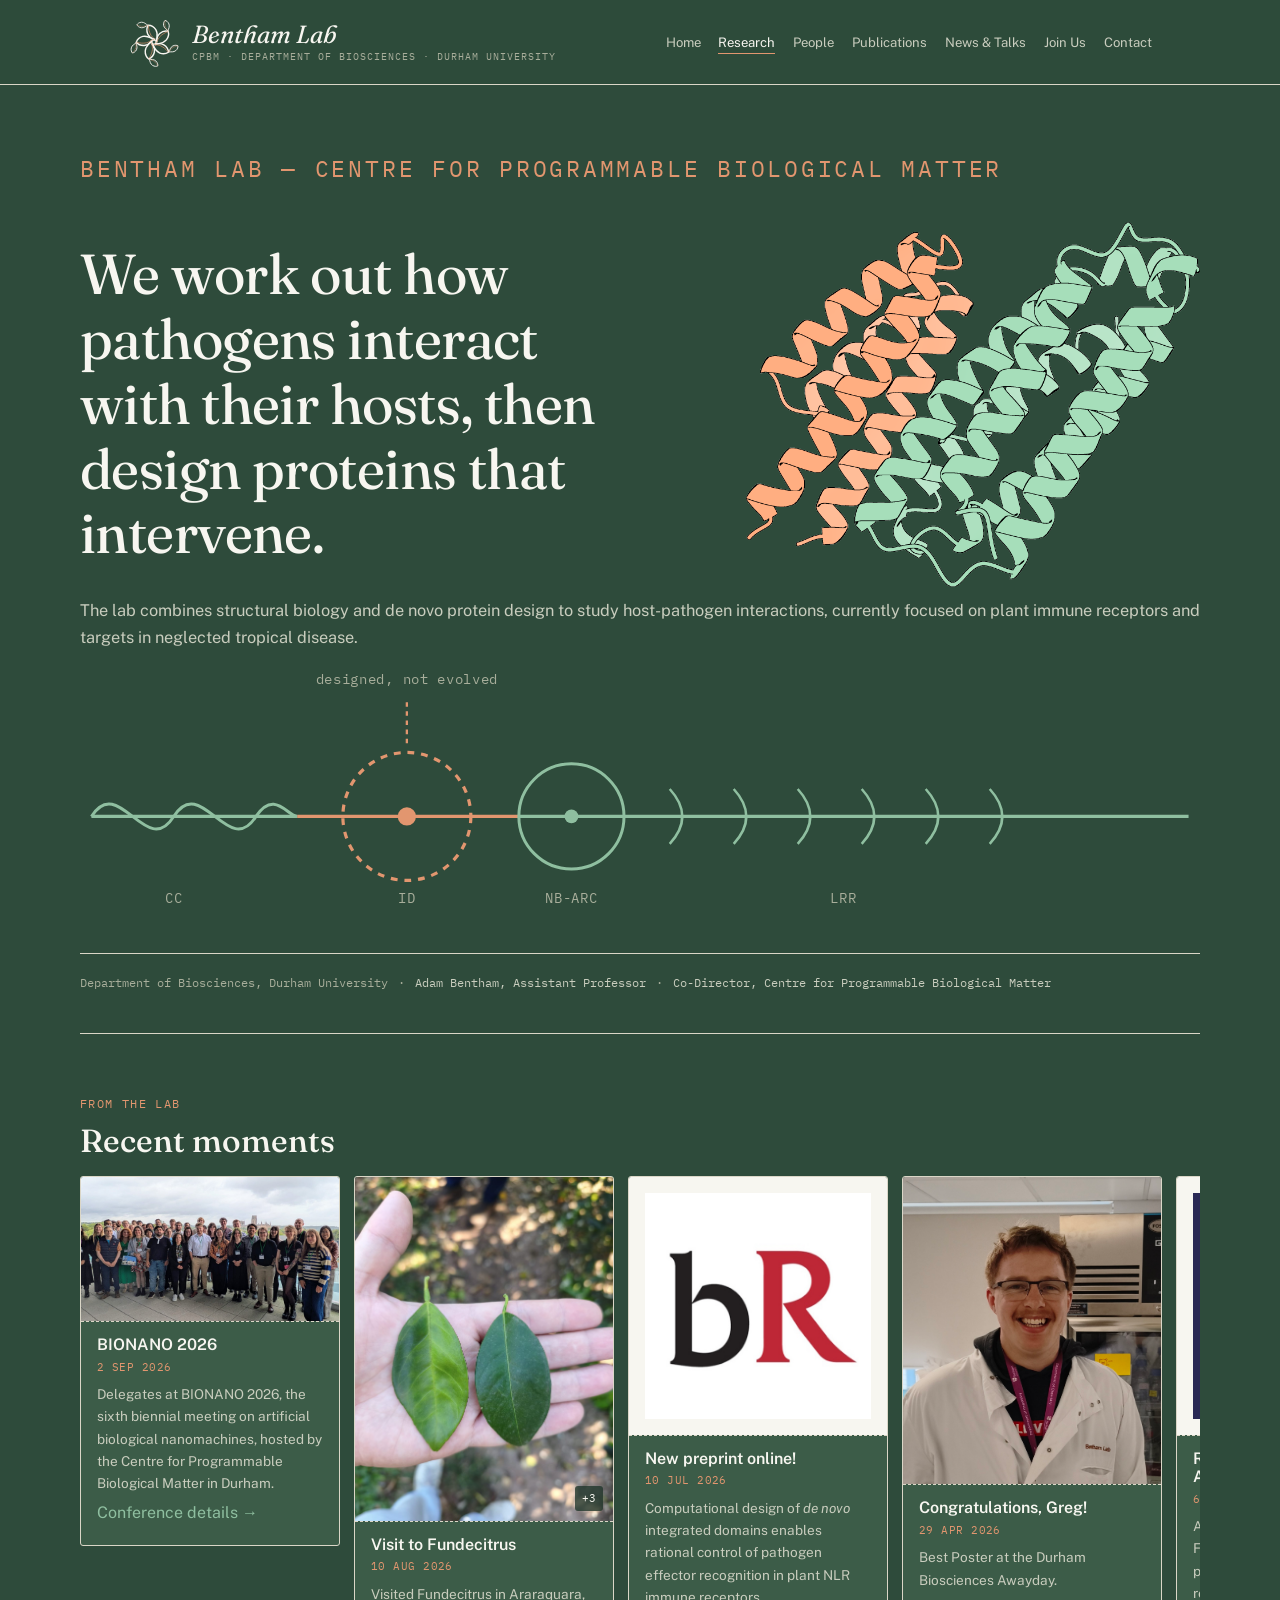
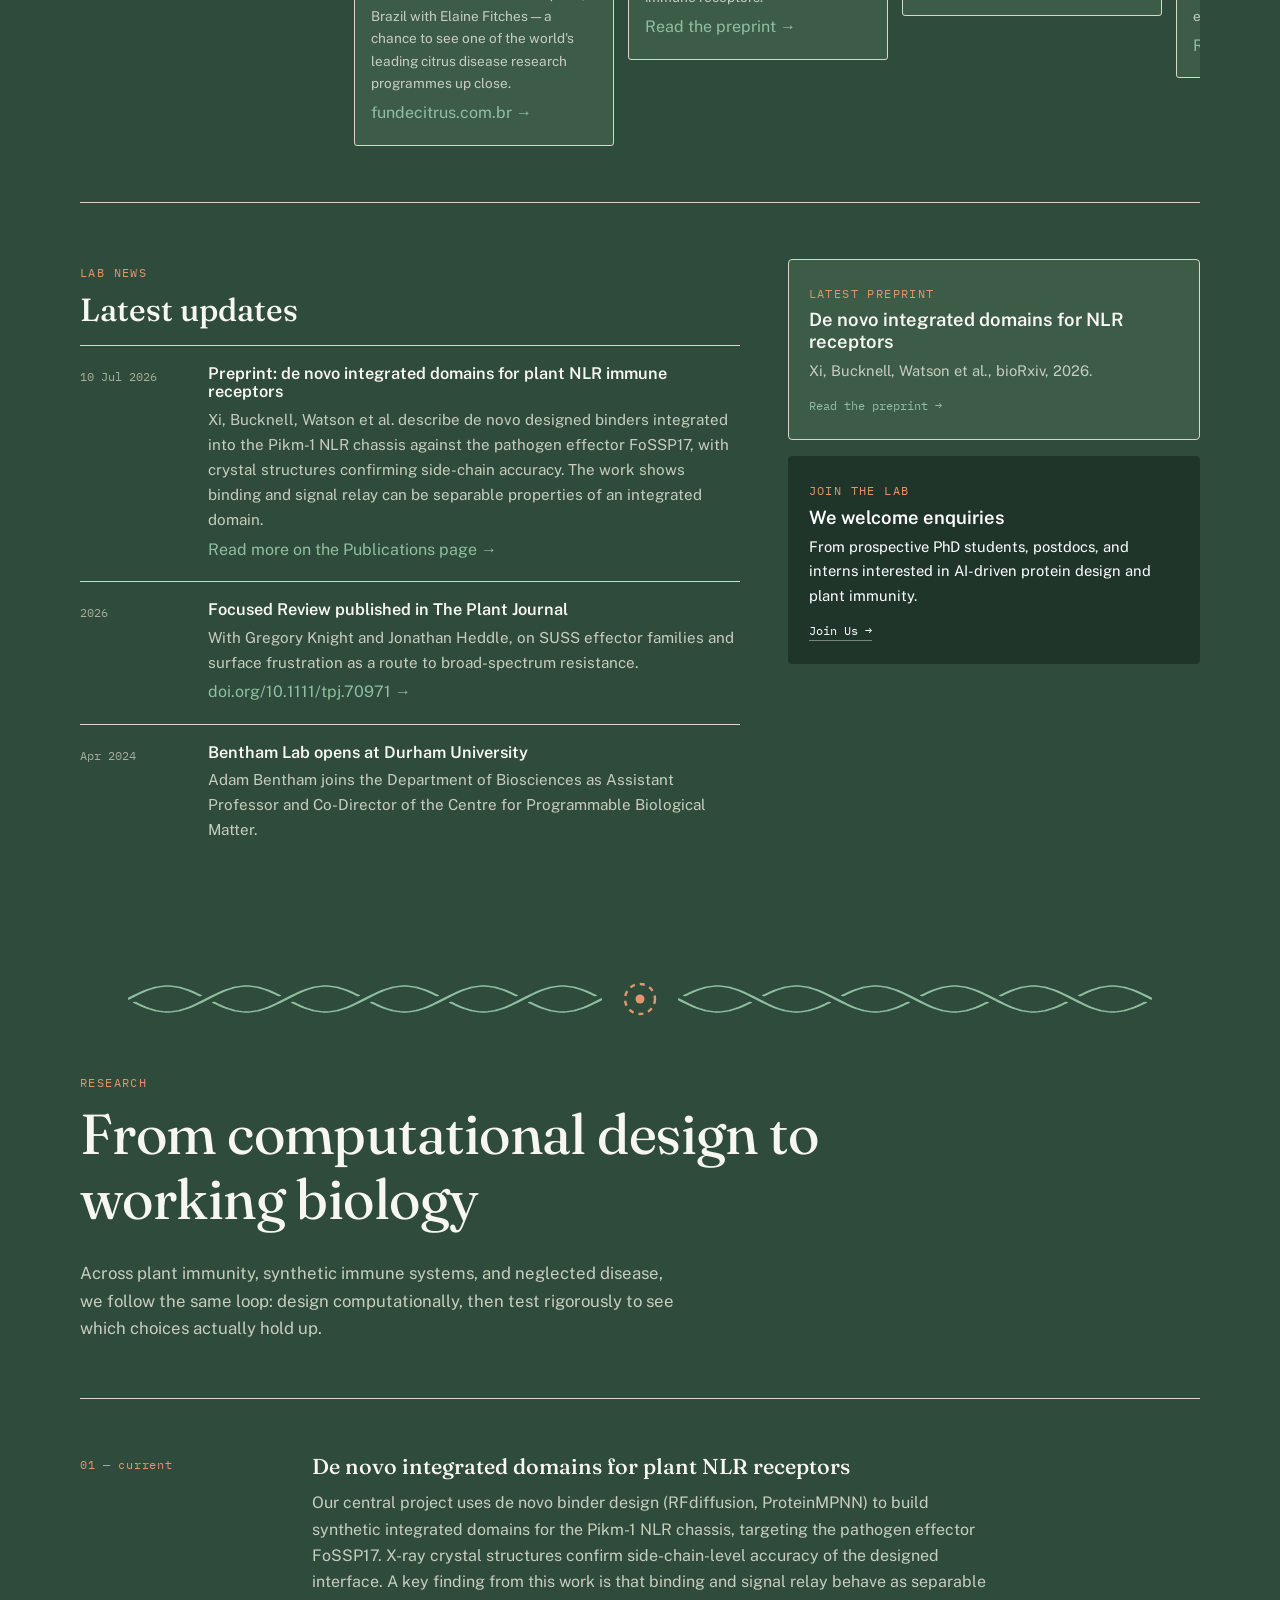
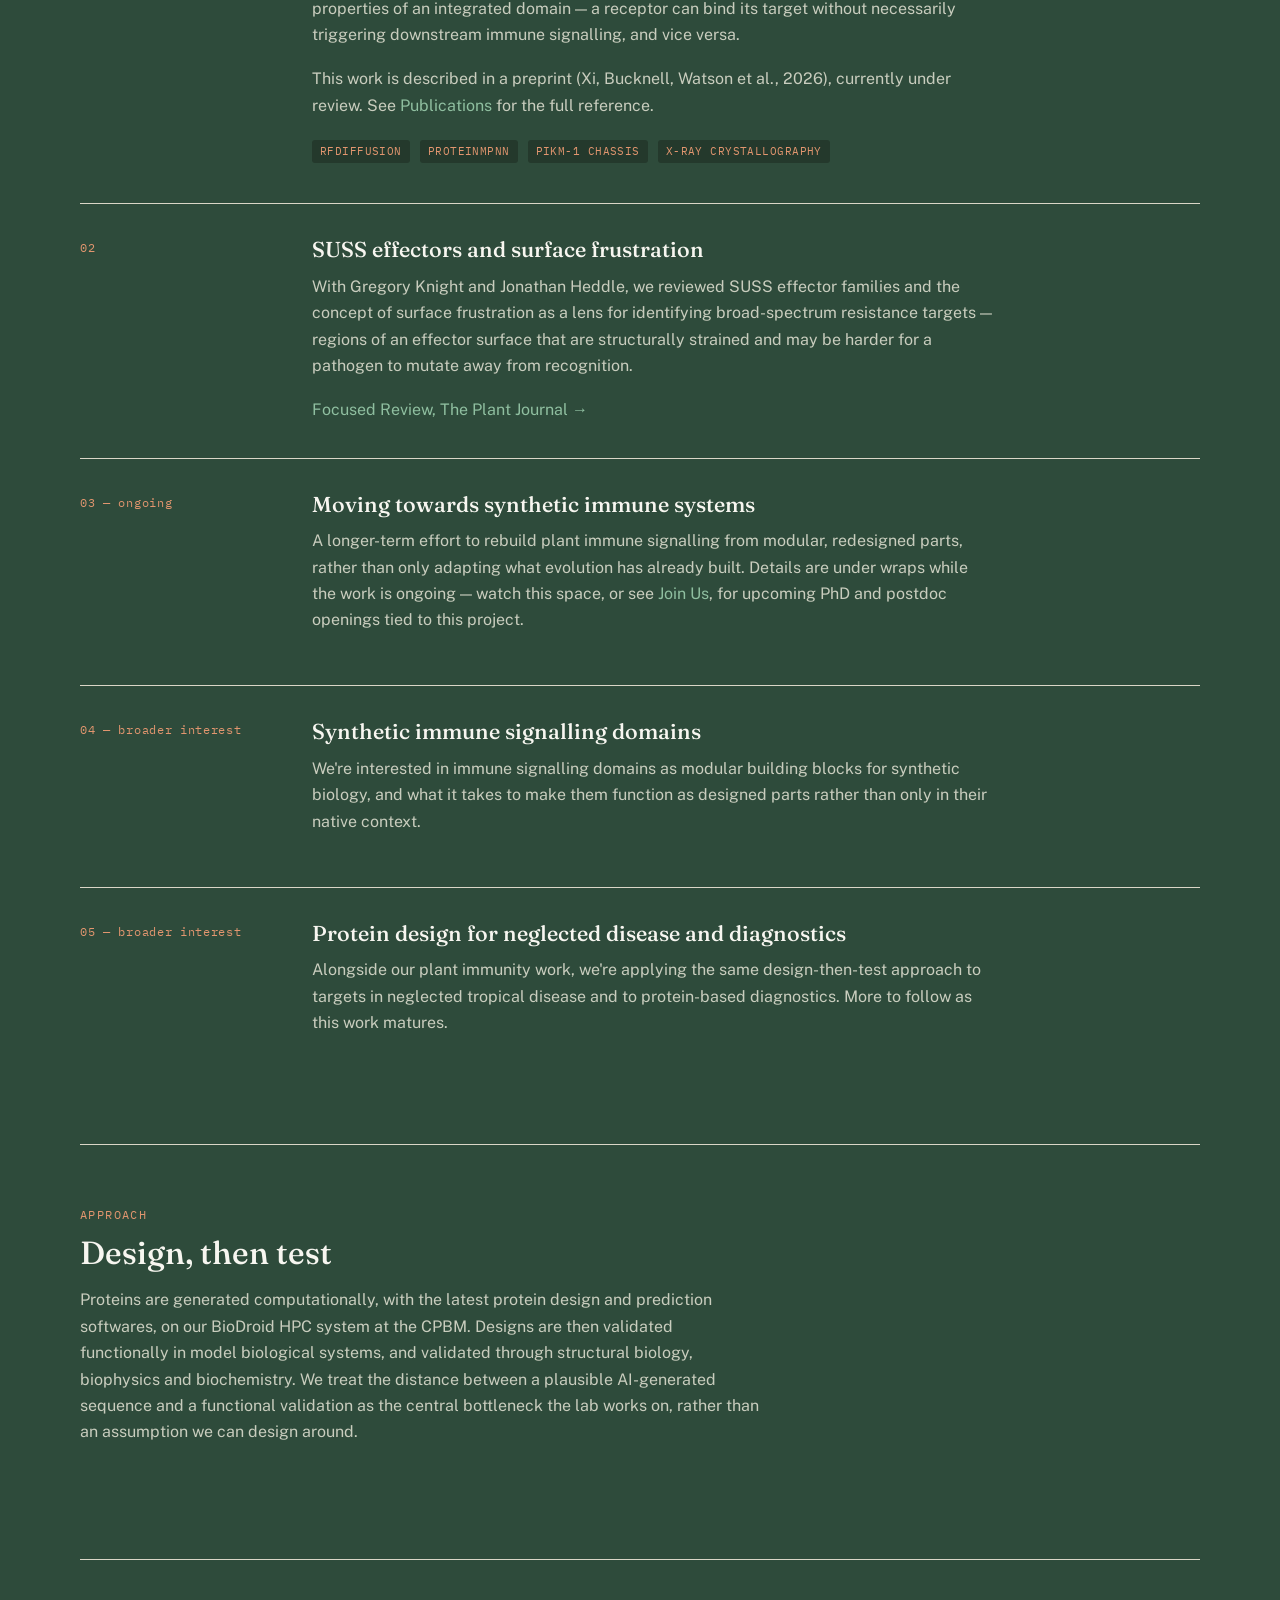
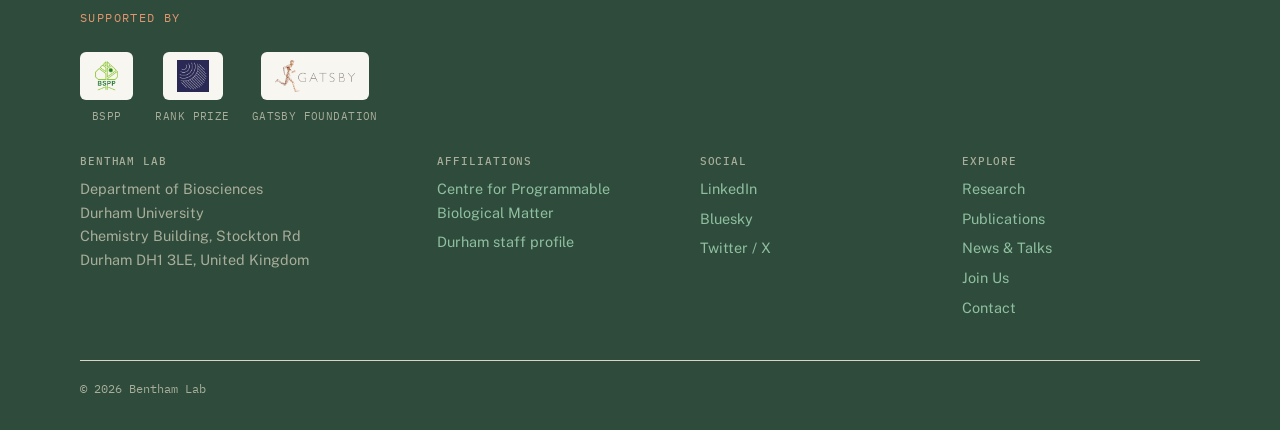
==== index.html @ b1f7789c "Make BIONANO 2026 photo expandable via lightbox" ====
<!DOCTYPE html>
<html lang="en">
<head>
<meta charset="UTF-8">
<meta name="viewport" content="width=device-width, initial-scale=1">
<title>Bentham Lab — Durham University</title>
<meta name="description" content="Bentham Lab, Centre for Programmable Biological Matter, Durham University. Structural biology and de novo protein design applied to host-pathogen interactions, plant immunity, and neglected tropical disease.">
<link rel="canonical" href="https://benthamlab.org/">
<meta property="og:type" content="website">
<meta property="og:site_name" content="Bentham Lab">
<meta property="og:title" content="Bentham Lab — Durham University">
<meta property="og:description" content="Bentham Lab, Centre for Programmable Biological Matter, Durham University. Structural biology and de novo protein design applied to host-pathogen interactions, plant immunity, and neglected tropical disease.">
<meta property="og:url" content="https://benthamlab.org/">
<meta property="og:image" content="https://benthamlab.org/assets/og/og-image.png">
<meta property="og:image:width" content="1200">
<meta property="og:image:height" content="630">
<meta name="twitter:card" content="summary_large_image">
<meta name="twitter:title" content="Bentham Lab — Durham University">
<meta name="twitter:description" content="Bentham Lab, Centre for Programmable Biological Matter, Durham University. Structural biology and de novo protein design applied to host-pathogen interactions, plant immunity, and neglected tropical disease.">
<meta name="twitter:image" content="https://benthamlab.org/assets/og/og-image.png">
<link rel="preconnect" href="https://fonts.googleapis.com">
<link href="https://fonts.googleapis.com/css2?family=Fraunces:opsz,wght@9..144,300;9..144,440;9..144,560&family=Public+Sans:wght@400;500;600&family=IBM+Plex+Mono:wght@400;500&display=swap" rel="stylesheet">
<link rel="stylesheet" href="styles.css">
<link rel="icon" type="image/svg+xml" href="assets/logo/bentham-lab-favicon.svg">
<script type="application/ld+json">
{
  "@context": "https://schema.org",
  "@type": "ResearchOrganization",
  "name": "Bentham Lab",
  "url": "https://benthamlab.org/",
  "logo": "https://benthamlab.org/assets/logo/bentham-lab-logo.png",
  "description": "Bentham Lab, Centre for Programmable Biological Matter, Durham University. Structural biology and de novo protein design applied to host-pathogen interactions, plant immunity, and neglected tropical disease.",
  "parentOrganization": {
    "@type": "CollegeOrUniversity",
    "name": "Durham University",
    "url": "https://www.durham.ac.uk/"
  },
  "founder": {
    "@type": "Person",
    "name": "Adam Bentham",
    "jobTitle": "Assistant Professor",
    "url": "https://www.durham.ac.uk/staff/adam-r-bentham/",
    "sameAs": [
      "https://www.linkedin.com/in/adam-bentham-4842b2176/",
      "https://bsky.app/profile/adamrbentham.bsky.social",
      "https://x.com/AdamRBentham"
    ]
  },
  "address": {
    "@type": "PostalAddress",
    "streetAddress": "Chemistry Building, Stockton Rd",
    "addressLocality": "Durham",
    "postalCode": "DH1 3LE",
    "addressCountry": "GB"
  },
  "sameAs": [
    "https://www.linkedin.com/in/adam-bentham-4842b2176/",
    "https://bsky.app/profile/adamrbentham.bsky.social",
    "https://x.com/AdamRBentham"
  ]
}
</script>
</head>
<body data-page="index.html">

<header class="site-header">
  <div class="container">
    <a href="index.html" class="wordmark">
      <img src="assets/logo/bentham-lab-mark-header.svg" alt="" class="wordmark-mark">
      <span>Bentham Lab
      <small>CPBM · Department of Biosciences · Durham University</small>
      </span>
    </a>
    <button class="nav-toggle" aria-expanded="false" aria-controls="mainnav">Menu</button>
    <nav class="main-nav" id="mainnav">
      <ul>
        <li><a href="index.html" aria-current="page">Home</a></li>
        <li><a href="research.html">Research</a></li>
        <li><a href="people.html">People</a></li>
        <li><a href="publications.html">Publications</a></li>
        <li><a href="recognition.html">News &amp; Talks</a></li>
        <li><a href="join.html">Join Us</a></li>
        <li><a href="contact.html">Contact</a></li>
      </ul>
    </nav>
  </div>
</header>

<main>

  <section class="hero container">
    <span class="eyebrow">Bentham Lab — Centre for Programmable Biological Matter</span>

    <div class="hero-grid">
      <h1>We work out how pathogens interact with their hosts, then design proteins that intervene.</h1>
      <div class="hero-figure">
        <img src="assets/figures/pikm-hma-structure.png" alt="Cartoon structure of a two-chain designed complex: the native chain in green, the designed chain in orange, with the molecular surface outlined behind them" class="hero-structure-img">
      </div>
    </div>

    <p class="hero-sub">The lab combines structural biology and de novo protein design to study host-pathogen interactions, currently focused on plant immune receptors and targets in neglected tropical disease.</p>

    <div class="hero-motif-row">
      <svg class="hero-motif" viewBox="55 82 490 112" xmlns="http://www.w3.org/2000/svg" role="img" aria-label="Schematic of an NLR immune receptor domain architecture, showing a de novo designed integrated domain positioned between the CC and NB-ARC domains, alongside the native LRR repeats">
        <line x1="60" y1="150" x2="150" y2="150" stroke="currentColor" stroke-width="1.4"/>
        <line x1="150" y1="150" x2="247" y2="150" stroke="#e2966f" stroke-width="1.4"/>
        <line x1="247" y1="150" x2="540" y2="150" stroke="currentColor" stroke-width="1.4"/>

        <path d="M60,150 C72,131 84,169 96,150 C108,131 120,169 132,150 C140,138 146,150 150,150" fill="none" stroke="currentColor" stroke-width="1.3"/>

        <line x1="198" y1="100" x2="198" y2="120" stroke="#e2966f" stroke-width="1" stroke-dasharray="2 2"/>
        <circle cx="198" cy="150" r="28" fill="none" stroke="#e2966f" stroke-width="1.4" stroke-dasharray="3 3"/>
        <circle cx="198" cy="150" r="4" fill="#e2966f"/>

        <circle cx="270" cy="150" r="23" fill="none" stroke="currentColor" stroke-width="1.3"/>
        <circle cx="270" cy="150" r="3" fill="currentColor"/>

        <path d="M313,138 Q324,150 313,162" fill="none" stroke="currentColor" stroke-width="1.1"/>
        <path d="M341,138 Q352,150 341,162" fill="none" stroke="currentColor" stroke-width="1.1"/>
        <path d="M369,138 Q380,150 369,162" fill="none" stroke="currentColor" stroke-width="1.1"/>
        <path d="M397,138 Q408,150 397,162" fill="none" stroke="currentColor" stroke-width="1.1"/>
        <path d="M425,138 Q436,150 425,162" fill="none" stroke="currentColor" stroke-width="1.1"/>
        <path d="M453,138 Q464,150 453,162" fill="none" stroke="currentColor" stroke-width="1.1"/>

        <text x="96" y="188" class="label" text-anchor="middle">CC</text>
        <text x="198" y="188" class="label" text-anchor="middle" fill="#e2966f">ID</text>
        <text x="270" y="188" class="label" text-anchor="middle">NB-ARC</text>
        <text x="389" y="188" class="label" text-anchor="middle">LRR</text>
        <text x="198" y="92" class="label" text-anchor="middle" fill="#e2966f">designed, not evolved</text>
      </svg>
    </div>

    <div class="affil-bar">
      <span>Department of Biosciences, Durham University</span>
      <span>·</span>
      <span><a href="https://www.durham.ac.uk/staff/adam-r-bentham/">Adam Bentham, Assistant Professor</a></span>
      <span>·</span>
      <span><a href="https://heddlelab.org/">Co-Director, Centre for Programmable Biological Matter</a></span>
    </div>
  </section>

  <section class="section container">
    <span class="eyebrow">From the lab</span>
    <h2 class="mt-0">Recent moments</h2>
    <div class="gallery">
      <div class="gallery-item has-photo">
        <div class="item-photo is-wide has-lightbox" data-photos="assets/news/bionano-2026-delegates.jpg"><img src="assets/news/bionano-2026-delegates.jpg" alt="Conference delegates at BIONANO 2026 in Durham, with Durham Cathedral in the background"></div>
        <div class="item-body">
          <h3>BIONANO 2026</h3>
          <span class="item-tag">2 Sep 2026</span>
          <p>Delegates at BIONANO 2026, the sixth biennial meeting on artificial biological nanomachines, hosted by the Centre for Programmable Biological Matter in Durham.</p>
          <a href="https://heddlelab.org/bionano-2026/">Conference details →</a>
        </div>
      </div>
      <div class="gallery-item has-photo">
        <div class="item-photo has-lightbox" data-photos="assets/news/fundecitrus-leaves.jpg|assets/news/fundecitrus-garden.jpg|assets/news/fundecitrus-elaine.jpg|assets/news/fundecitrus-capybara.jpg">
          <img src="assets/news/fundecitrus-leaves.jpg" alt="Comparing citrus leaves at Fundecitrus, Araraquara">
          <span class="photo-count">+3</span>
        </div>
        <div class="item-body">
          <h3>Visit to Fundecitrus</h3>
          <span class="item-tag">10 Aug 2026</span>
          <p>Visited Fundecitrus in Araraquara, Brazil with Elaine Fitches &mdash; a chance to see one of the world's leading citrus disease research programmes up close.</p>
          <a href="https://www.fundecitrus.com.br/">fundecitrus.com.br →</a>
        </div>
      </div>
      <div class="gallery-item has-photo">
        <div class="item-photo is-logo"><img src="assets/news/biorxiv-logo.png" alt="bioRxiv logo"></div>
        <div class="item-body">
          <h3>New preprint online!</h3>
          <span class="item-tag">10 Jul 2026</span>
          <p>Computational design of <em>de novo</em> integrated domains enables rational control of pathogen effector recognition in plant NLR immune receptors.</p>
          <a href="https://doi.org/10.64898/2026.07.10.737686">Read the preprint →</a>
        </div>
      </div>
      <div class="gallery-item has-photo">
        <div class="item-photo"><img src="assets/news/greg-knight-awayday-poster.jpg" alt="Gregory Knight in the lab"></div>
        <div class="item-body">
          <h3>Congratulations, Greg!</h3>
          <span class="item-tag">29 Apr 2026</span>
          <p>Best Poster at the Durham Biosciences Awayday.</p>
        </div>
      </div>
      <div class="gallery-item has-photo">
        <div class="item-photo is-logo"><img src="assets/logos/rank-prize.png" alt="Rank Prize logo"></div>
        <div class="item-body">
          <h3>Rank Prize New Lecturer Award</h3>
          <span class="item-tag">6 Jan 2026</span>
          <p>Awarded to Adam Bentham. Funding a new approach to crop protection: AI-designed immune receptors that adapt as pathogens evolve.</p>
          <a href="https://www.rankprize.org/news-events/new-lecturer-grant-winners-announced/">Read more →</a>
        </div>
      </div>
    </div>
  </section>

  <section class="section container">
    <div class="split">
      <div>
        <span class="eyebrow">Lab news</span>
        <h2 class="mt-0">Latest updates</h2>

        <div class="news-item">
          <div class="news-date">10 Jul 2026</div>
          <div>
            <h3>Preprint: de novo integrated domains for plant NLR immune receptors</h3>
            <p>Xi, Bucknell, Watson et al. describe de novo designed binders integrated into the Pikm-1 NLR chassis against the pathogen effector FoSSP17, with crystal structures confirming side-chain accuracy. The work shows binding and signal relay can be separable properties of an integrated domain.</p>
            <a href="publications.html">Read more on the Publications page →</a>
          </div>
        </div>

        <div class="news-item">
          <div class="news-date">2026</div>
          <div>
            <h3>Focused Review published in The Plant Journal</h3>
            <p>With Gregory Knight and Jonathan Heddle, on SUSS effector families and surface frustration as a route to broad-spectrum resistance.</p>
            <a href="https://doi.org/10.1111/tpj.70971">doi.org/10.1111/tpj.70971 →</a>
          </div>
        </div>

        <div class="news-item">
          <div class="news-date">Apr 2024</div>
          <div>
            <h3>Bentham Lab opens at Durham University</h3>
            <p>Adam Bentham joins the Department of Biosciences as Assistant Professor and Co-Director of the Centre for Programmable Biological Matter.</p>
          </div>
        </div>
      </div>

      <div>
        <div class="sidebar-card">
          <span class="eyebrow">Latest preprint</span>
          <h3>De novo integrated domains for NLR receptors</h3>
          <p>Xi, Bucknell, Watson et al., bioRxiv, 2026.</p>
          <a class="go" href="https://doi.org/10.64898/2026.07.10.737686">Read the preprint →</a>
        </div>

        <div class="sidebar-card sidebar-card--accent">
          <span class="eyebrow">Join the lab</span>
          <h3>We welcome enquiries</h3>
          <p>From prospective PhD students, postdocs, and interns interested in AI-driven protein design and plant immunity.</p>
          <a class="go" href="join.html">Join Us →</a>
        </div>
      </div>
    </div>
  </section>

</main>

<footer class="site-footer container">
  <span class="eyebrow">Supported by</span>
  <div class="funders">
    <div class="funder-item">
      <img class="funder-logo" src="assets/logos/bspp.png" alt="British Society for Plant Pathology">
      <span class="funder-name">BSPP</span>
    </div>
    <div class="funder-item">
      <img class="funder-logo" src="assets/logos/rank-prize.png" alt="Rank Prize">
      <span class="funder-name">Rank Prize</span>
    </div>
    <div class="funder-item">
      <img class="funder-logo" src="assets/logos/gatsby-foundation.png" alt="Gatsby Charitable Foundation">
      <span class="funder-name">Gatsby Foundation</span>
    </div>
  </div>

  <div class="footer-grid">
    <div>
      <h4>Bentham Lab</h4>
      <p class="muted">Department of Biosciences<br>Durham University<br>Chemistry Building, Stockton Rd<br>Durham DH1 3LE, United Kingdom</p>
    </div>
    <div>
      <h4>Affiliations</h4>
      <ul>
        <li><a href="https://heddlelab.org">Centre for Programmable Biological Matter</a></li>
        <li><a href="https://www.durham.ac.uk/staff/adam-r-bentham/">Durham staff profile</a></li>
      </ul>
    </div>
    <div>
      <h4>Social</h4>
      <ul>
        <li><a href="https://www.linkedin.com/in/adam-bentham-4842b2176/">LinkedIn</a></li>
        <li><a href="https://bsky.app/profile/adamrbentham.bsky.social">Bluesky</a></li>
        <li><a href="https://x.com/AdamRBentham">Twitter / X</a></li>
      </ul>
    </div>
    <div>
      <h4>Explore</h4>
      <ul>
        <li><a href="research.html">Research</a></li>
        <li><a href="publications.html">Publications</a></li>
        <li><a href="recognition.html">News &amp; Talks</a></li>
        <li><a href="join.html">Join Us</a></li>
        <li><a href="contact.html">Contact</a></li>
      </ul>
    </div>
  </div>

  <div class="footer-bottom">
    <span>© 2026 Bentham Lab</span>
  </div>
</footer>

<script>
  const toggle = document.querySelector('.nav-toggle');
  const nav = document.querySelector('.main-nav');
  if (toggle) {
    toggle.addEventListener('click', () => {
      const open = nav.classList.toggle('open');
      toggle.setAttribute('aria-expanded', open ? 'true' : 'false');
    });
  }
</script>
<script src="scroll-continue.js"></script>
<script src="lightbox.js"></script>

</body>
</html>
---- styles.css ----
/* ============================================================
   Bentham Lab — shared design system
   Palette: deep moss green background + warm ink text + bright clay/sage accents
   Display: Fraunces / Body: Public Sans / Utility: IBM Plex Mono
   ============================================================ */

:root {
  --paper: #2e4b3b;
  --paper-alt: #3c5c48;
  --ink: #f7f6f0;
  --ink-soft: #c9cdbe;
  --ink-faint: #a8ae9b;
  --moss: #8fbfa0;
  --moss-dark: #1f3529;
  --clay: #a6472e;
  --clay-bright: #e2966f;
  --clay-soft: #c97a5f;
  --line: #dad6c7;
  --tag-bg: #24392c;
  --paper-rgb: 46, 75, 59;

  --font-display: "Fraunces", "Iowan Old Style", serif;
  --font-body: "Public Sans", -apple-system, BlinkMacSystemFont, "Segoe UI", sans-serif;
  --font-mono: "IBM Plex Mono", ui-monospace, Menlo, Consolas, monospace;

  --max-w: 1120px;
  --gutter: clamp(28px, 4vw, 48px);
}

* { box-sizing: border-box; }

html { scroll-behavior: smooth; }

@media (prefers-reduced-motion: reduce) {
  html { scroll-behavior: auto; }
  * { animation-duration: 0.01ms !important; transition-duration: 0.01ms !important; }
}

.loaded-page {
  opacity: 0;
  transform: translateY(64px) scale(0.98);
  transition: opacity 0.85s cubic-bezier(0.16, 1, 0.3, 1),
    transform 0.85s cubic-bezier(0.16, 1, 0.3, 1);
}

.loaded-page.is-visible {
  opacity: 1;
  transform: translateY(0) scale(1);
}

body {
  margin: 0;
  background: var(--paper);
  color: var(--ink);
  font-family: var(--font-body);
  font-size: 16px;
  line-height: 1.65;
  -webkit-font-smoothing: antialiased;
}

a { color: var(--moss); text-decoration: none; }
a:hover { color: var(--clay-bright); }
a:focus-visible, button:focus-visible, input:focus-visible, textarea:focus-visible {
  outline: 2px solid var(--clay-bright);
  outline-offset: 3px;
}

img { max-width: 100%; display: block; }

.container {
  max-width: var(--max-w);
  margin: 0 auto;
  padding: 0 var(--gutter);
}

h1, h2, h3, h4 {
  font-family: var(--font-display);
  font-weight: 500;
  line-height: 1.15;
  margin: 0 0 0.5em;
  color: var(--ink);
}

h1 { font-size: clamp(2.1rem, 4.4vw, 3.6rem); font-weight: 440; letter-spacing: -0.01em; }
h2 { font-size: clamp(1.5rem, 2.6vw, 2rem); }
h3 { font-size: 1.15rem; font-weight: 600; font-family: var(--font-body); }

p { margin: 0 0 1.1em; color: var(--ink-soft); max-width: 68ch; }

.hero > .eyebrow {
  font-size: 1.44rem;
}

.eyebrow {
  font-family: var(--font-mono);
  font-size: 0.72rem;
  letter-spacing: 0.12em;
  text-transform: uppercase;
  color: var(--clay-bright);
  display: inline-block;
  margin-bottom: 0.9em;
}

.rule {
  border: none;
  border-top: 1px solid var(--line);
  margin: 0;
}

.section {
  padding: 56px 0;
  border-top: 1px solid var(--line);
}

.section--tight { padding: 40px 0; }

/* ---------------- Header / nav ---------------- */

.site-header {
  border-bottom: 1px solid var(--line);
  position: sticky;
  top: 0;
  background: rgba(var(--paper-rgb), 0.92);
  backdrop-filter: blur(6px);
  z-index: 20;
}

.site-header .container {
  display: flex;
  align-items: center;
  justify-content: space-between;
  padding-top: 16px;
  padding-bottom: 16px;
  gap: 24px;
}

.wordmark {
  display: flex;
  align-items: center;
  gap: 12px;
  font-family: var(--font-display);
  font-style: italic;
  font-size: 1.55rem;
  color: var(--ink);
  line-height: 1.1;
}

.wordmark-mark {
  height: 52px;
  width: auto;
  flex-shrink: 0;
}

.wordmark small {
  display: block;
  font-family: var(--font-mono);
  font-style: normal;
  font-size: 0.62rem;
  letter-spacing: 0.1em;
  text-transform: uppercase;
  color: var(--ink-faint);
  margin-top: 3px;
}

nav.main-nav ul {
  list-style: none;
  display: flex;
  gap: clamp(10px, 1.4vw, 20px);
  margin: 0;
  padding: 0;
  flex-wrap: nowrap;
}

nav.main-nav a {
  font-size: 0.82rem;
  color: var(--ink-soft);
  padding-bottom: 3px;
  border-bottom: 1px solid transparent;
  white-space: nowrap;
}

nav.main-nav a:hover,
nav.main-nav a[aria-current="page"] {
  color: var(--ink);
  border-bottom-color: var(--clay-bright);
}

.nav-toggle {
  display: none;
  background: none;
  border: 1px solid var(--line);
  border-radius: 4px;
  padding: 6px 10px;
  font-family: var(--font-mono);
  font-size: 0.78rem;
}

@media (max-width: 900px) {
  nav.main-nav { display: none; width: 100%; }
  nav.main-nav.open { display: block; }
  nav.main-nav ul { flex-direction: column; gap: 14px; padding: 18px 0 10px; flex-wrap: nowrap; }
  .site-header .container { flex-wrap: wrap; }
  .nav-toggle { display: inline-block; }
}

/* ---------------- Hero ---------------- */

.hero {
  padding: 64px 0 40px;
  position: relative;
  overflow: hidden;
}

.hero-grid {
  display: grid;
  grid-template-columns: 1.3fr 0.9fr;
  gap: 10px;
  align-items: center;
  margin-top: 14px;
}

.hero-grid h1 {
  margin: 0;
}

@media (max-width: 860px) {
  .hero-grid { grid-template-columns: 1fr; }
}

.hero h1 { max-width: 16ch; }

.hero-sub {
  font-size: 1.02rem;
  max-width: none;
  margin-top: 10px;
  margin-bottom: 0;
}

.hero-figure { display: flex; align-items: center; justify-content: flex-end; }

.hero-structure-img {
  width: 100%;
  height: auto;
  display: block;
}

.hero-motif-row {
  margin-top: 10px;
}

.hero-motif { width: 100%; height: auto; color: var(--moss); }
.hero-motif .stroke { stroke: currentColor; fill: none; }
.hero-motif .clay-stroke { stroke: var(--clay-bright); fill: none; }
.hero-motif .dot { fill: var(--clay-bright); }
.hero-motif .label {
  font-family: var(--font-mono);
  font-size: 6px;
  fill: var(--ink-faint);
  letter-spacing: 0.05em;
}

.affil-bar {
  margin-top: 28px;
  padding-top: 18px;
  border-top: 1px solid var(--line);
  font-family: var(--font-mono);
  font-size: 0.78rem;
  color: var(--ink-faint);
  display: flex;
  flex-wrap: wrap;
  gap: 6px 10px;
}

.affil-bar a { color: var(--ink-soft); }

/* ---------------- Gallery (From the lab) ---------------- */

.gallery {
  display: flex;
  align-items: flex-start;
  gap: 14px;
  overflow-x: auto;
  scroll-snap-type: x mandatory;
  -webkit-overflow-scrolling: touch;
  scrollbar-width: none;
}
.gallery::-webkit-scrollbar { display: none; }

.gallery-item {
  flex: 0 0 260px;
  scroll-snap-align: start;
  aspect-ratio: 4 / 5;
  border: 1px dashed var(--line);
  border-radius: 3px;
  background: var(--paper-alt);
  display: flex;
  flex-direction: column;
  align-items: center;
  justify-content: center;
  text-align: center;
  padding: 12px;
  color: var(--ink-faint);
}

.gallery-item .ph-icon { width: 26px; height: 26px; margin-bottom: 10px; opacity: 0.6; }
.gallery-item .ph-label { font-family: var(--font-mono); font-size: 0.66rem; letter-spacing: 0.04em; }
.gallery-item .ph-caption { font-size: 0.72rem; margin-top: 6px; color: var(--ink-faint); }

.gallery-item.has-photo {
  aspect-ratio: auto;
  padding: 0;
  overflow: hidden;
  border-style: solid;
  align-items: stretch;
  justify-content: flex-start;
  text-align: left;
}
.gallery-item .item-photo {
  aspect-ratio: 1;
  border-bottom: 1px dashed var(--line);
}
.gallery-item .item-photo img {
  width: 100%;
  height: 100%;
  object-fit: cover;
  display: block;
}
.gallery-item .item-photo.is-logo img {
  object-fit: contain;
  background: var(--ink);
  box-sizing: border-box;
  padding: 16px;
}
.gallery-item .item-photo.is-wide {
  aspect-ratio: 16 / 9;
}
.gallery-item .item-body {
  padding: 14px 16px 18px;
  text-align: left;
  width: 100%;
}
.gallery-item .item-body h3 { margin-bottom: 0.2em; font-size: 1rem; }
.gallery-item .item-tag {
  font-family: var(--font-mono);
  font-size: 0.7rem;
  color: var(--clay-bright);
  text-transform: uppercase;
  letter-spacing: 0.04em;
  margin-bottom: 0.6em;
  display: block;
}
.gallery-item .item-body p { font-size: 0.85rem; margin-bottom: 0.4em; }

.item-photo.has-lightbox {
  position: relative;
  cursor: pointer;
}

.item-photo.has-lightbox:hover img {
  opacity: 0.88;
}

.photo-count {
  position: absolute;
  bottom: 10px;
  right: 10px;
  font-family: var(--font-mono);
  font-size: 0.7rem;
  letter-spacing: 0.02em;
  color: var(--ink);
  background: rgba(31, 53, 41, 0.78);
  border-radius: 3px;
  padding: 3px 7px;
  pointer-events: none;
}

.lightbox-overlay {
  position: fixed;
  inset: 0;
  background: rgba(31, 53, 41, 0.94);
  display: flex;
  align-items: center;
  justify-content: center;
  z-index: 100;
  padding: 40px;
}

.lightbox-overlay.is-hidden { display: none; }

.lightbox-overlay img {
  max-width: min(90vw, 900px);
  max-height: 78vh;
  object-fit: contain;
  border-radius: 4px;
  display: block;
}

.lightbox-figure {
  display: flex;
  flex-direction: column;
  align-items: center;
  gap: 14px;
}

.lightbox-counter {
  font-family: var(--font-mono);
  font-size: 0.78rem;
  color: var(--ink-faint);
  letter-spacing: 0.04em;
}

.lightbox-close,
.lightbox-prev,
.lightbox-next {
  position: absolute;
  background: rgba(247, 246, 240, 0.1);
  border: 1px solid var(--line);
  color: var(--ink);
  border-radius: 50%;
  width: 42px;
  height: 42px;
  font-family: var(--font-mono);
  font-size: 1rem;
  cursor: pointer;
  display: flex;
  align-items: center;
  justify-content: center;
}

.lightbox-close:hover,
.lightbox-prev:hover,
.lightbox-next:hover {
  background: rgba(247, 246, 240, 0.2);
}

.lightbox-close { top: 24px; right: 24px; }
.lightbox-prev { left: 24px; top: 50%; transform: translateY(-50%); }
.lightbox-next { right: 24px; top: 50%; transform: translateY(-50%); }

@media (max-width: 640px) {
  .lightbox-overlay { padding: 16px; }
  .lightbox-prev, .lightbox-next { width: 36px; height: 36px; }
  .lightbox-prev { left: 8px; }
  .lightbox-next { right: 8px; }
  .lightbox-close { top: 12px; right: 12px; }
}

/* ---------------- Two column: news + sidebar ---------------- */

.split {
  display: grid;
  grid-template-columns: 1.6fr 1fr;
  gap: 48px;
}

@media (max-width: 860px) { .split { grid-template-columns: 1fr; } }

.news-item {
  padding: 18px 0;
  border-top: 1px solid var(--line);
  display: grid;
  grid-template-columns: 110px 1fr;
  gap: 18px;
}

.news-item:first-child { border-top: none; }

.news-date {
  font-family: var(--font-mono);
  font-size: 0.72rem;
  color: var(--ink-faint);
  padding-top: 3px;
}

.news-item h3 { margin-bottom: 0.35em; font-size: 1.02rem; }
.news-item p { margin-bottom: 0.3em; font-size: 0.95rem; }

@media (max-width: 560px) {
  .news-item { grid-template-columns: 1fr; gap: 4px; }
}

.sidebar-card {
  border: 1px solid var(--line);
  border-radius: 4px;
  padding: 20px;
  margin-bottom: 16px;
  background: var(--paper-alt);
}

.sidebar-card .eyebrow { margin-bottom: 0.6em; }
.sidebar-card h3 { margin-bottom: 0.4em; }
.sidebar-card p { font-size: 0.92rem; margin-bottom: 0.6em; }
.sidebar-card .go { font-family: var(--font-mono); font-size: 0.78rem; }

.sidebar-card--accent {
  background: var(--moss-dark);
  border-color: var(--moss-dark);
}
.sidebar-card--accent .eyebrow,
.sidebar-card--accent h3,
.sidebar-card--accent p,
.sidebar-card--accent .go { color: #fff; }
.sidebar-card--accent .eyebrow { color: var(--clay-bright); }
.sidebar-card--accent .go { color: #fff; border-bottom: 1px solid rgba(255,255,255,0.4); padding-bottom: 2px; }

/* ---------------- Tags / chips ---------------- */

.tag {
  display: inline-block;
  font-family: var(--font-mono);
  font-size: 0.68rem;
  letter-spacing: 0.04em;
  text-transform: uppercase;
  background: var(--tag-bg);
  color: var(--clay-bright);
  border-radius: 3px;
  padding: 3px 8px;
  margin: 0 6px 6px 0;
}

/* ---------------- Footer ---------------- */

.site-footer {
  border-top: 1px solid var(--line);
  padding: 44px 0 32px;
  margin-top: 40px;
}

.funders {
  display: flex;
  flex-wrap: wrap;
  align-items: flex-start;
  gap: 22px;
  margin: 14px 0 30px;
}

.funders .tag { background: transparent; border: 1px solid var(--line); }

.funder-item {
  display: flex;
  flex-direction: column;
  align-items: center;
  gap: 8px;
}

.funder-logo {
  display: block;
  height: 32px;
  width: auto;
  max-width: 150px;
  object-fit: contain;
  background: var(--ink);
  border-radius: 6px;
  padding: 8px 14px;
  box-sizing: content-box;
}

.funder-name {
  font-family: var(--font-mono);
  font-size: 0.66rem;
  letter-spacing: 0.04em;
  text-transform: uppercase;
  color: var(--ink-faint);
  text-align: center;
}

.footer-grid {
  display: grid;
  grid-template-columns: 1.4fr 1fr 1fr 1fr;
  gap: 24px;
  font-size: 0.9rem;
}

@media (max-width: 900px) { .footer-grid { grid-template-columns: 1fr 1fr; } }
@media (max-width: 500px) { .footer-grid { grid-template-columns: 1fr; } }

.footer-grid h4 {
  font-family: var(--font-mono);
  font-size: 0.7rem;
  letter-spacing: 0.08em;
  text-transform: uppercase;
  color: var(--ink-faint);
  margin-bottom: 0.8em;
}

.footer-grid ul { list-style: none; margin: 0; padding: 0; }
.footer-grid li { margin-bottom: 6px; }

.footer-bottom {
  margin-top: 34px;
  padding-top: 18px;
  border-top: 1px solid var(--line);
  font-family: var(--font-mono);
  font-size: 0.72rem;
  color: var(--ink-faint);
  display: flex;
  justify-content: space-between;
  flex-wrap: wrap;
  gap: 8px;
}

/* ---------------- Page header (sub-pages) ---------------- */

.page-header {
  padding: 48px 0 36px;
}

.page-header h1 { max-width: 24ch; }
.page-header .lede { font-size: 1.05rem; max-width: 60ch; }

/* ---------------- Divider motif ---------------- */

.divider {
  display: flex;
  align-items: center;
  gap: 14px;
  color: var(--ink-faint);
  margin: 0;
}
.divider svg { width: 22px; height: 14px; flex: none; }
.divider .rule { flex: 1; }

/* ---------------- Page-break (scroll-transition marker) ---------------- */

.page-break {
  display: flex;
  align-items: center;
  gap: 16px;
  margin-top: 56px;
}
.page-break-helix {
  flex: 1;
  height: 44px;
  display: block;
  overflow: hidden;
}
.page-break-helix svg { display: block; width: 100%; height: 100%; }
.page-break-helix--mirror svg { transform: scaleX(-1); }
.page-break-mark { width: 44px; height: 44px; flex: none; }

/* ---------------- Content blocks (Research page etc) ---------------- */

.research-block {
  display: grid;
  grid-template-columns: 200px 1fr;
  gap: 32px;
  padding: 34px 0;
  border-top: 1px solid var(--line);
}
.research-block:first-child { border-top: none; padding-top: 0; }

@media (max-width: 760px) { .research-block { grid-template-columns: 1fr; gap: 10px; } }

.research-block .index {
  font-family: var(--font-mono);
  font-size: 0.72rem;
  color: var(--clay-bright);
  letter-spacing: 0.06em;
}

.research-block h3 { font-family: var(--font-display); font-size: 1.35rem; font-weight: 500; }

/* ---------------- People ---------------- */

.people-grid {
  display: grid;
  grid-template-columns: repeat(3, 1fr);
  gap: 22px;
}

@media (max-width: 760px) { .people-grid { grid-template-columns: repeat(2, 1fr); } }
@media (max-width: 520px) { .people-grid { grid-template-columns: 1fr; } }

.people-tier { margin-top: 48px; }
.people-tier:first-child { margin-top: 0; }

.people-tier-label {
  font-family: var(--font-mono);
  font-weight: 500;
  font-size: 0.78rem;
  letter-spacing: 0.1em;
  text-transform: uppercase;
  color: var(--clay-bright);
  margin: 0 0 18px;
  padding-top: 28px;
  border-top: 1px solid var(--line);
}

.people-tier:first-child .people-tier-label {
  padding-top: 0;
  border-top: none;
}

.person-card {
  border: 1px solid var(--line);
  border-radius: 4px;
  overflow: hidden;
  background: var(--paper-alt);
}

.person-photo {
  aspect-ratio: 1;
  border-bottom: 1px dashed var(--line);
  display: flex;
  align-items: center;
  justify-content: center;
  color: var(--ink-faint);
  font-family: var(--font-mono);
  font-size: 0.66rem;
  text-align: center;
  padding: 10px;
}

.person-photo.has-photo {
  padding: 0;
}
.person-photo.has-photo img {
  width: 100%;
  height: 100%;
  object-fit: cover;
  display: block;
}

.person-body { padding: 14px 16px 18px; }
.person-body h3 { margin-bottom: 0.2em; font-size: 1rem; }
.person-role { font-family: var(--font-mono); font-size: 0.7rem; color: var(--clay-bright); text-transform: uppercase; letter-spacing: 0.04em; margin-bottom: 0.6em; display: block; }
.person-body p { font-size: 0.88rem; margin-bottom: 0.4em; }

.person-card--empty {
  display: flex;
  align-items: center;
  justify-content: center;
  min-height: 220px;
  border-style: dashed;
}
.person-card--empty p { font-family: var(--font-mono); font-size: 0.75rem; text-align: center; color: var(--ink-faint); margin: 0; padding: 20px; }

/* ---------------- Publications ---------------- */

.pub-item {
  padding: 24px 0;
  border-top: 1px solid var(--line);
}
.pub-item:first-child { border-top: none; }
.pub-item h3 { font-family: var(--font-display); font-weight: 500; font-size: 1.15rem; margin-bottom: 0.35em; }
.pub-meta { font-family: var(--font-mono); font-size: 0.78rem; color: var(--ink-faint); margin-bottom: 0.6em; }
.pub-links a { margin-right: 16px; font-size: 0.85rem; border-bottom: 1px solid var(--line); }
.pub-tags { margin-top: 12px; }

/* ---------------- Tools ---------------- */

.tool-card {
  border: 1px solid var(--line);
  border-radius: 4px;
  padding: 20px 22px;
  margin-bottom: 16px;
  background: var(--paper-alt);
}
.tool-card h3 { font-family: var(--font-mono); font-size: 0.98rem; font-weight: 600; }
.tool-card p { font-size: 0.92rem; margin-bottom: 0.5em; }

/* ---------------- Forms ---------------- */

.form-note {
  border: 1px solid var(--line);
  border-radius: 4px;
  padding: 18px 20px;
  background: var(--paper-alt);
  font-size: 0.92rem;
}

.contact-block {
  display: grid;
  grid-template-columns: 1fr 1fr;
  gap: 40px;
}
@media (max-width: 760px) { .contact-block { grid-template-columns: 1fr; } }

.btn {
  display: inline-block;
  font-family: var(--font-mono);
  font-size: 0.82rem;
  letter-spacing: 0.02em;
  background: var(--clay);
  color: #fff !important;
  padding: 10px 18px;
  border-radius: 3px;
  border: none;
}
.btn:hover { background: var(--moss-dark); color: #fff !important; }

/* ---------------- Utility ---------------- */

.center { text-align: center; }
.muted { color: var(--ink-faint); }
.mt-0 { margin-top: 0; }
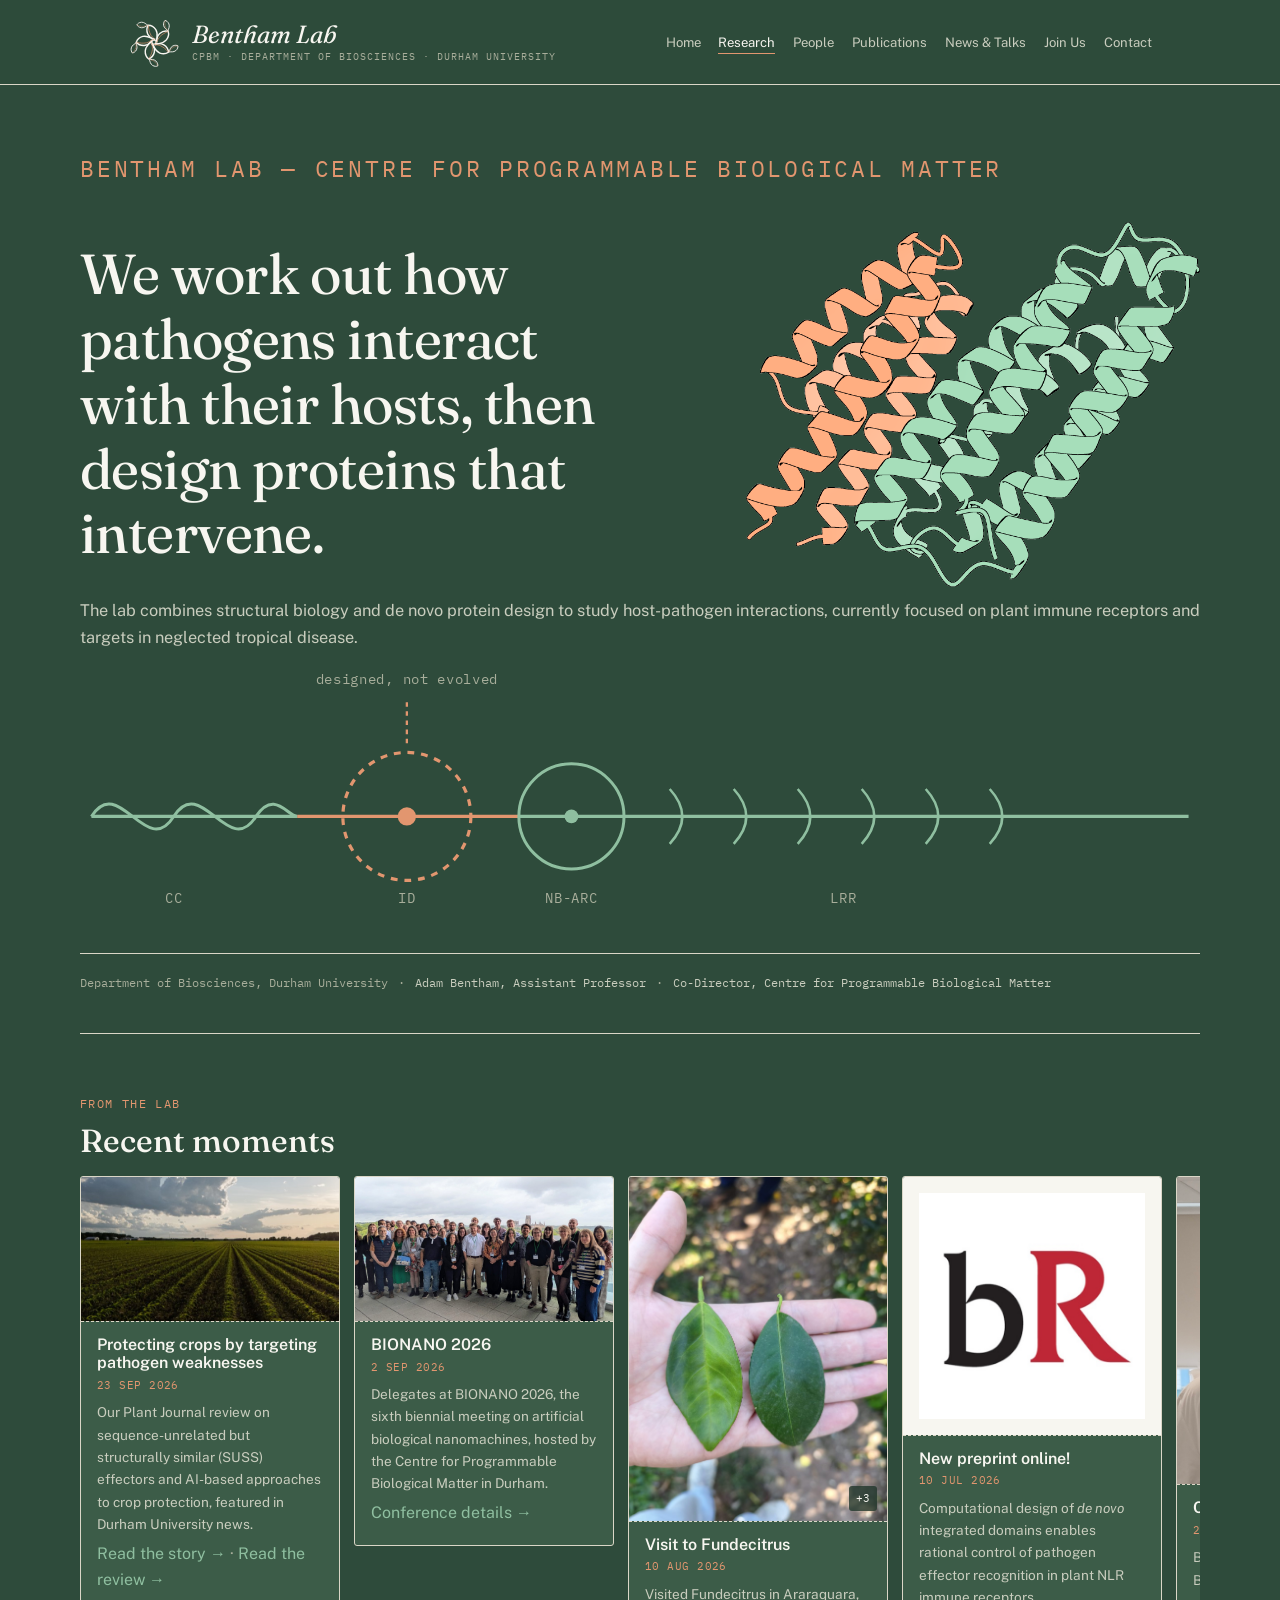
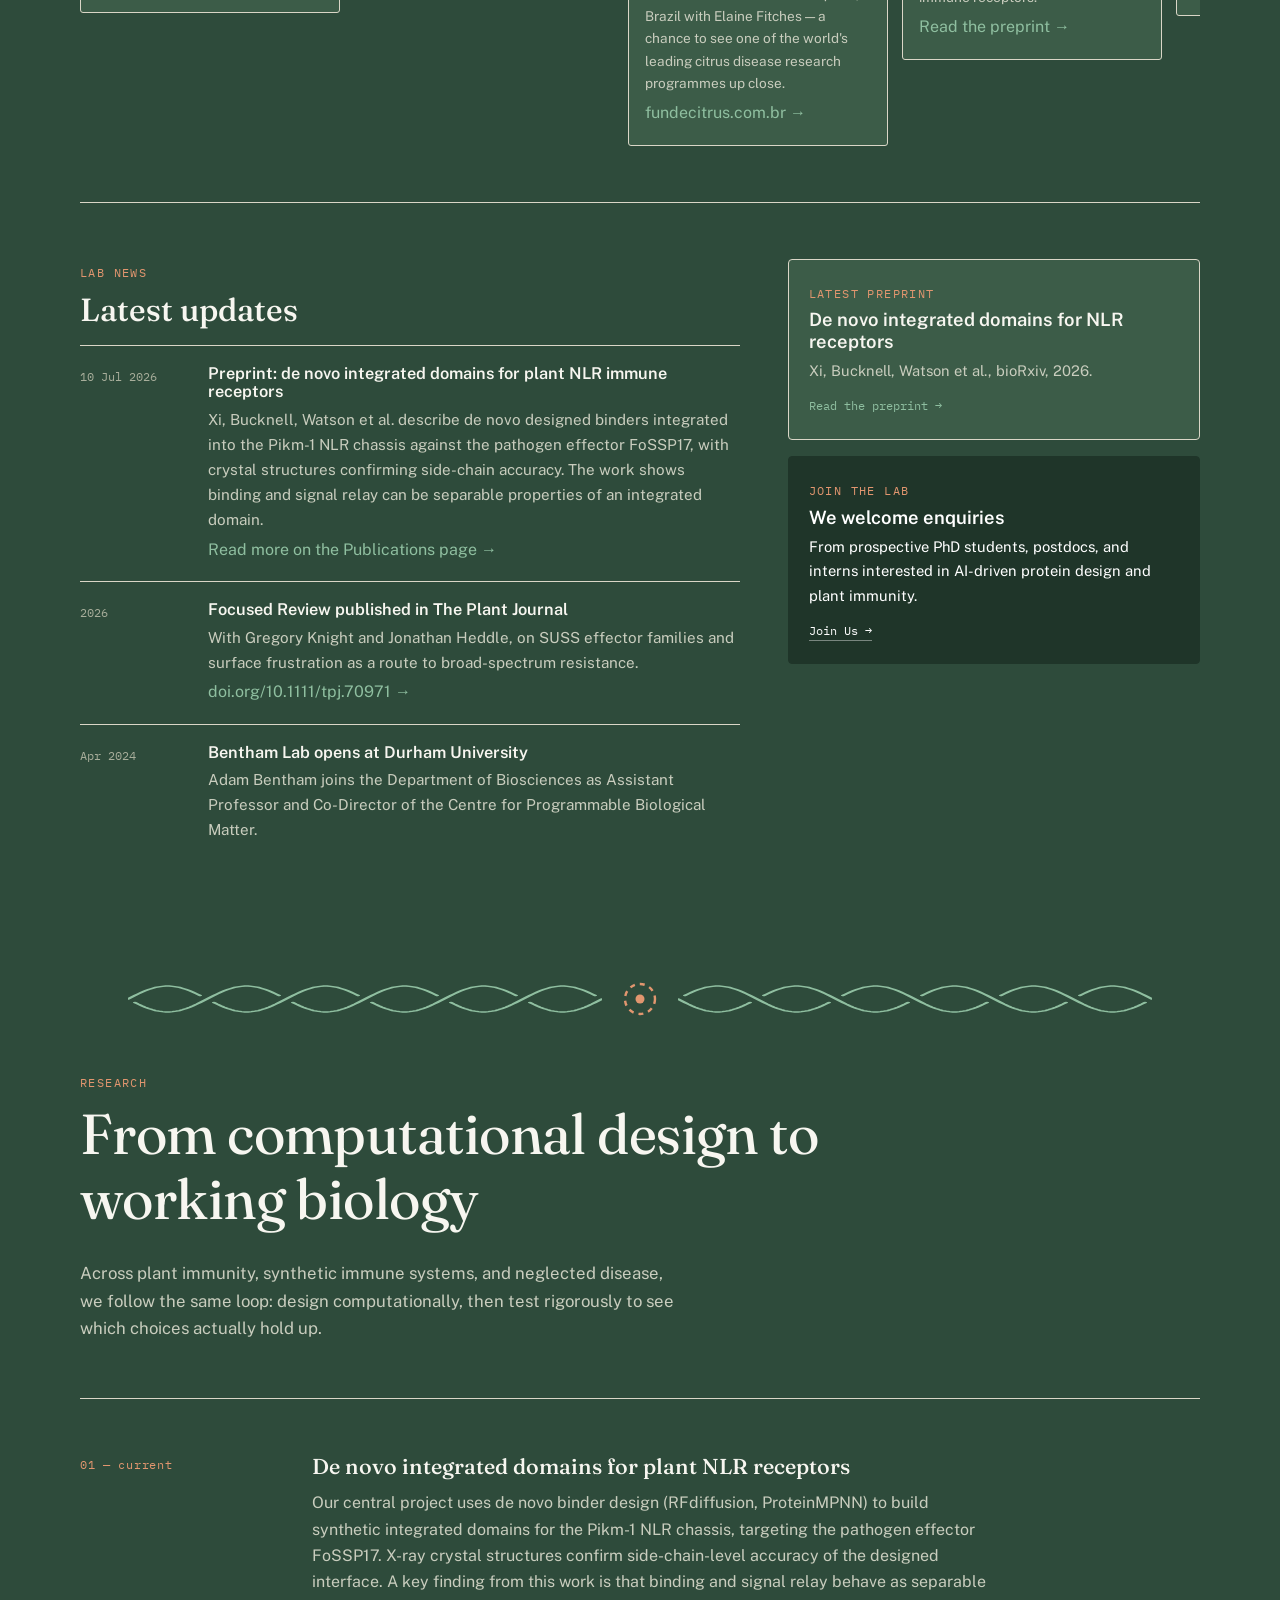
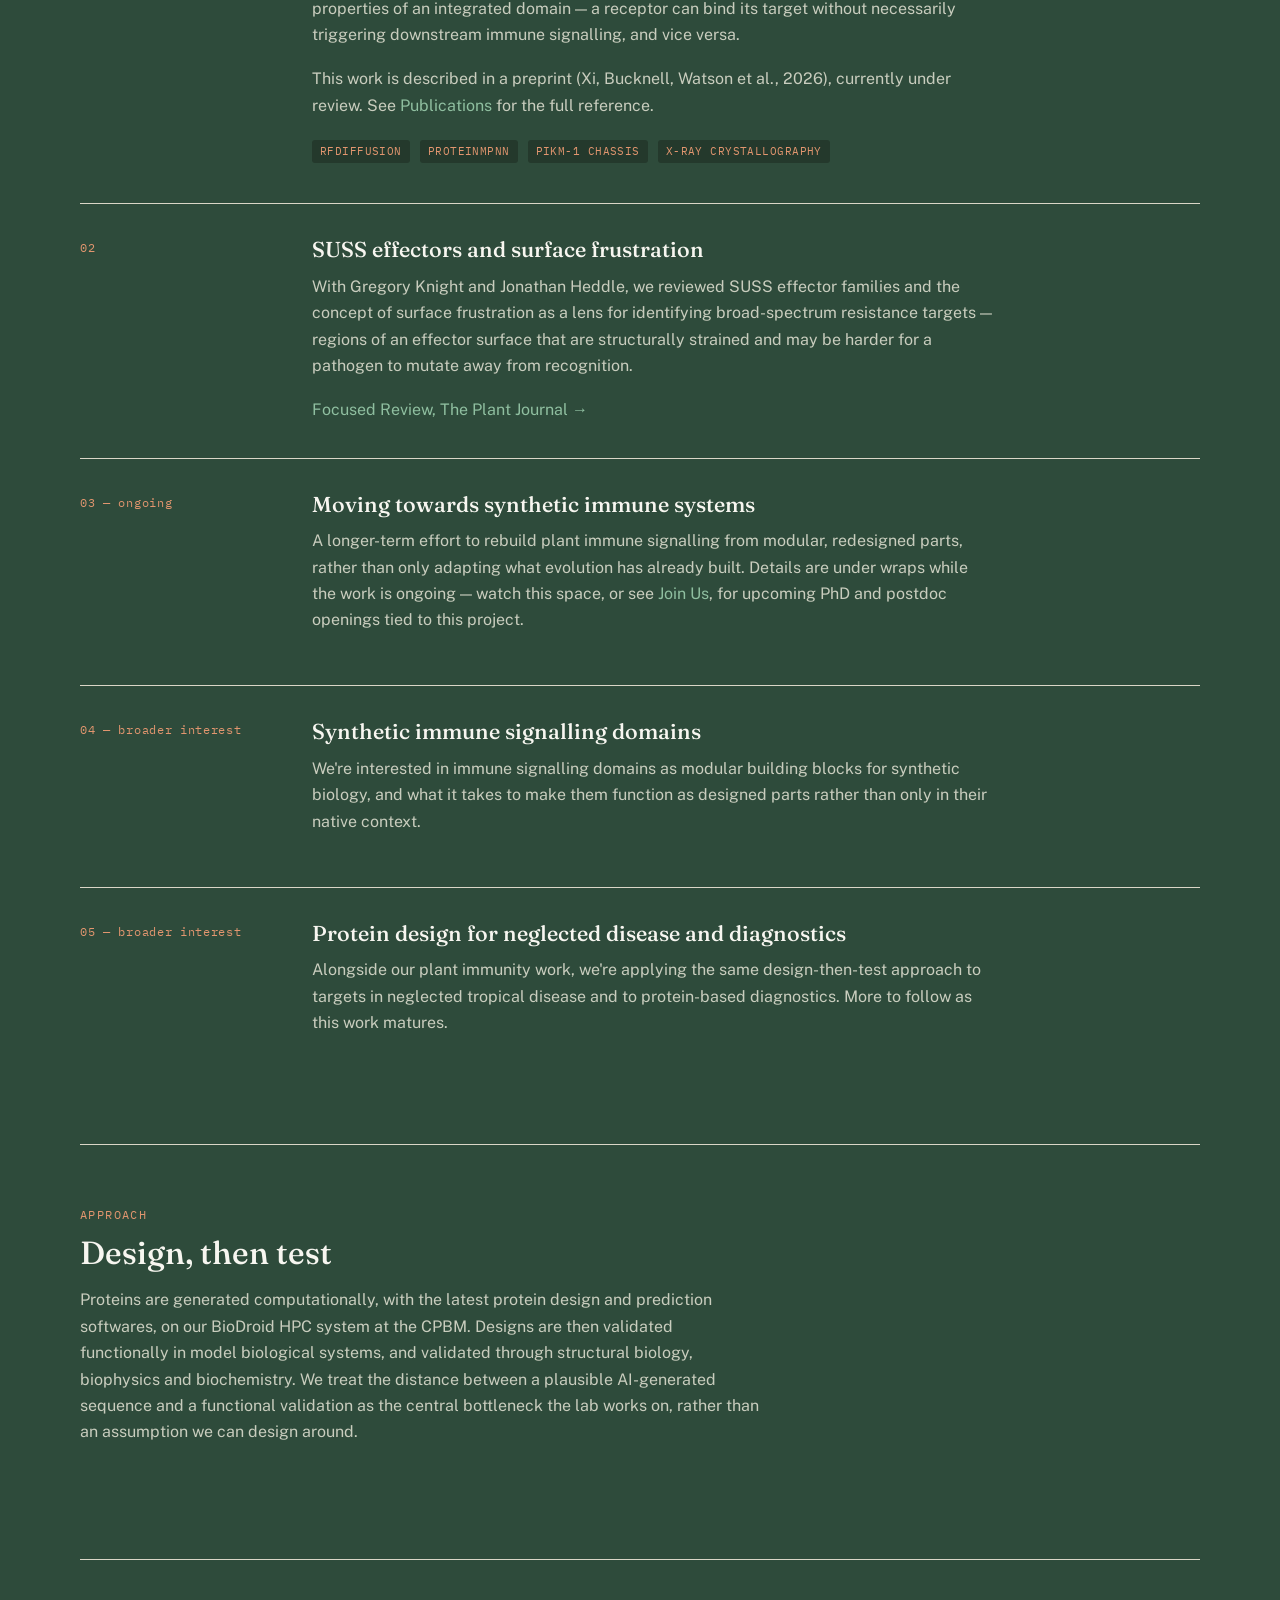
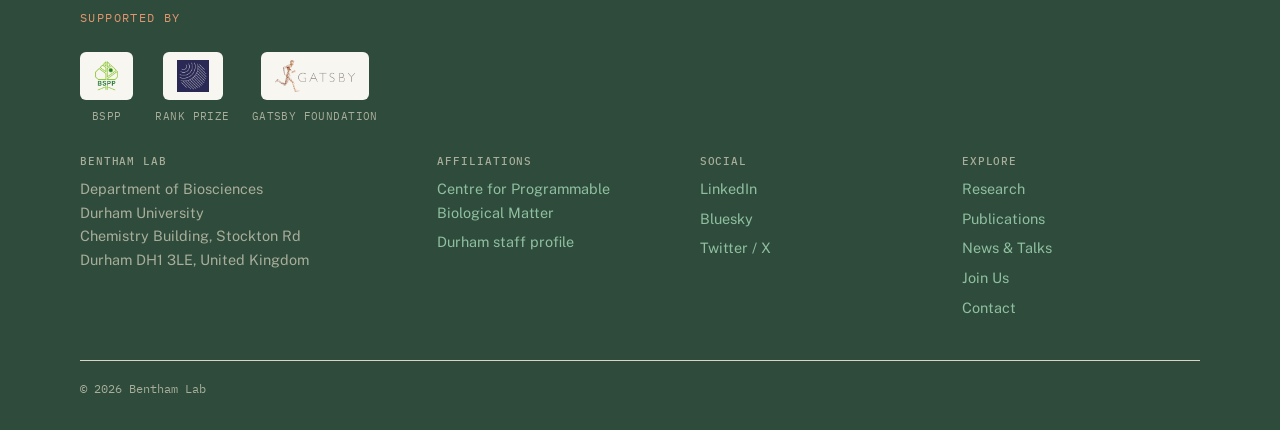
==== commit 3dd7fc27: "Add Recent Moments entry: Durham news on Plant Journal SUSS effector review Co-Authored-By: Claude O" ====
--- a/index.html
+++ b/index.html
@@ -144,6 +144,15 @@
     <h2 class="mt-0">Recent moments</h2>
     <div class="gallery">
       <div class="gallery-item has-photo">
+        <div class="item-photo is-wide has-lightbox" data-photos="assets/news/durham-news-crop-protection.jpg"><img src="assets/news/durham-news-crop-protection.jpg" alt="Rows of young crop plants in a field under a cloudy evening sky"></div>
+        <div class="item-body">
+          <h3>Protecting crops by targeting pathogen weaknesses</h3>
+          <span class="item-tag">23 Sep 2026</span>
+          <p>Our Plant Journal review on sequence-unrelated but structurally similar (SUSS) effectors and AI-based approaches to crop protection, featured in Durham University news.</p>
+          <a href="https://www.durham.ac.uk/news-events/latest-news/2026/09/are-there-new-ways-to-protect-crops-by-targeting-pathogen-weaknesses/">Read the story →</a> &middot; <a href="https://doi.org/10.1111/tpj.70971">Read the review →</a>
+        </div>
+      </div>
+      <div class="gallery-item has-photo">
         <div class="item-photo is-wide has-lightbox" data-photos="assets/news/bionano-2026-delegates.jpg"><img src="assets/news/bionano-2026-delegates.jpg" alt="Conference delegates at BIONANO 2026 in Durham, with Durham Cathedral in the background"></div>
         <div class="item-body">
           <h3>BIONANO 2026</h3>
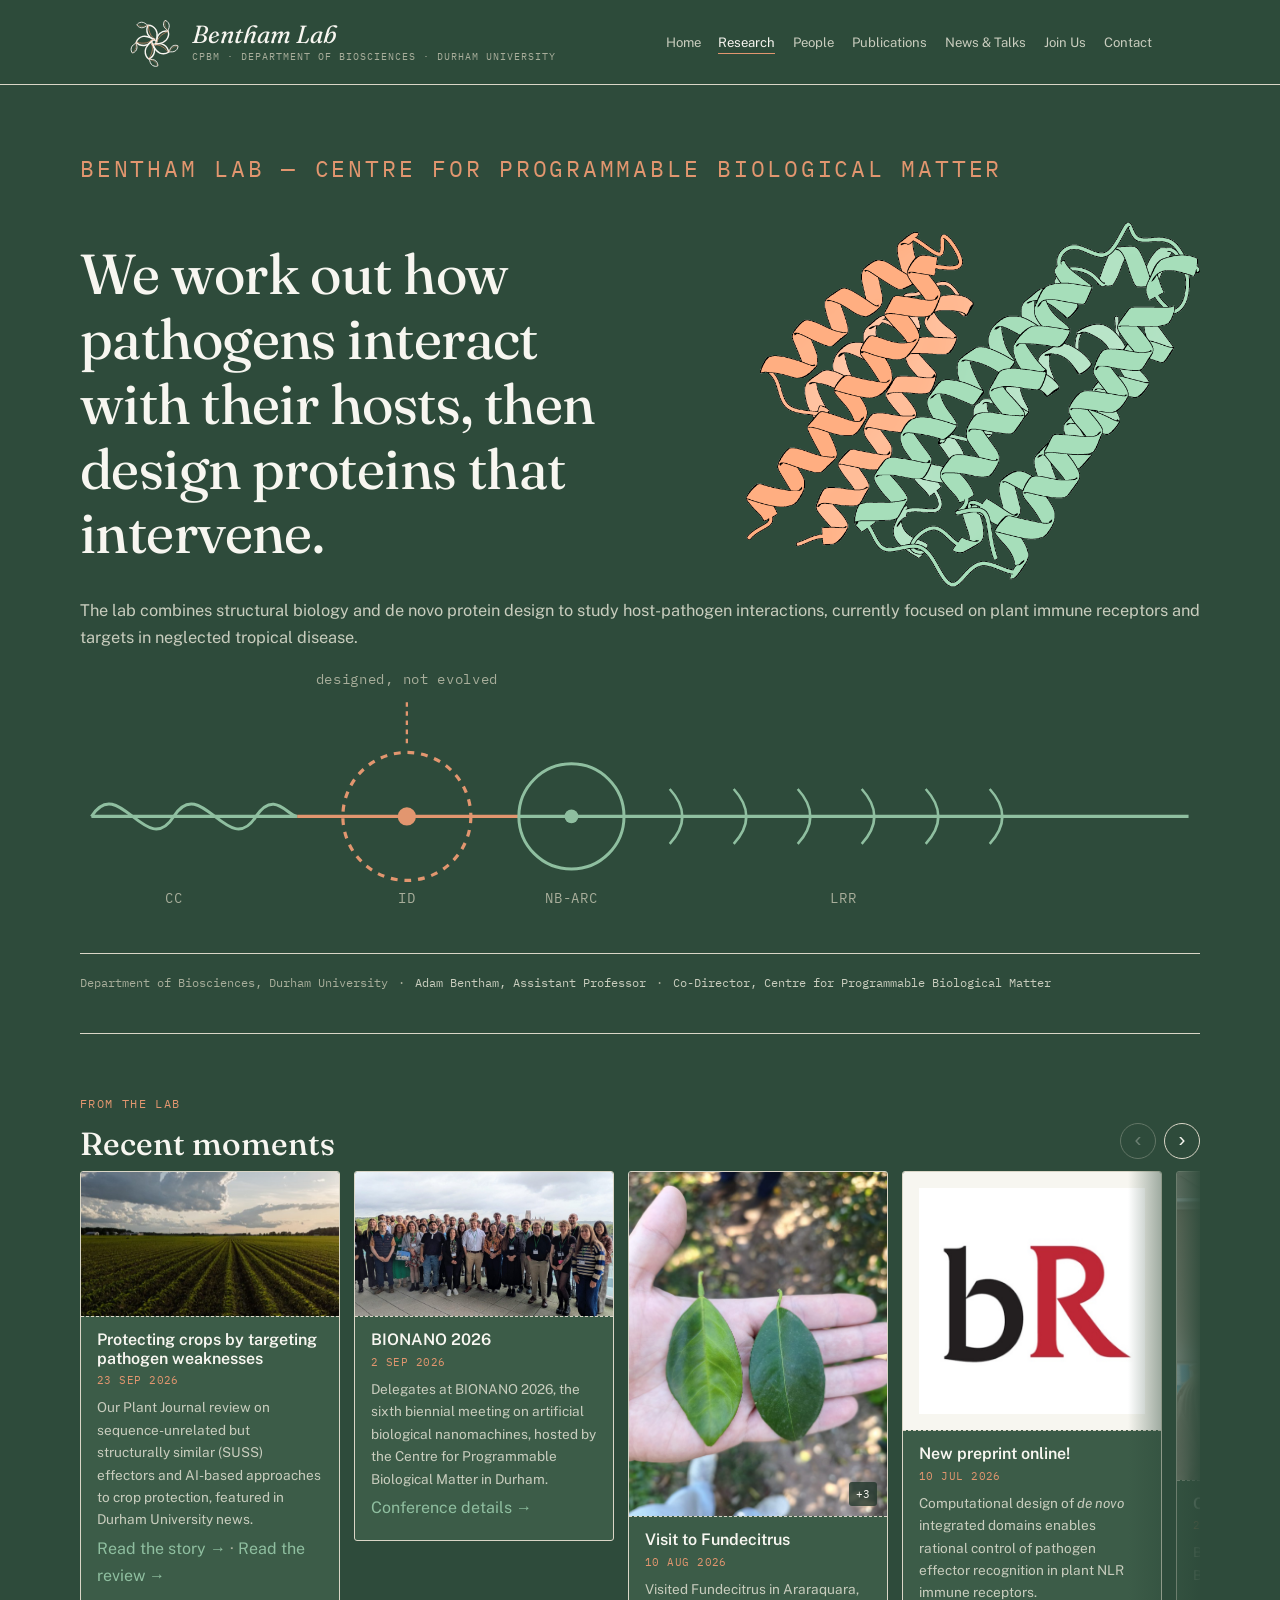
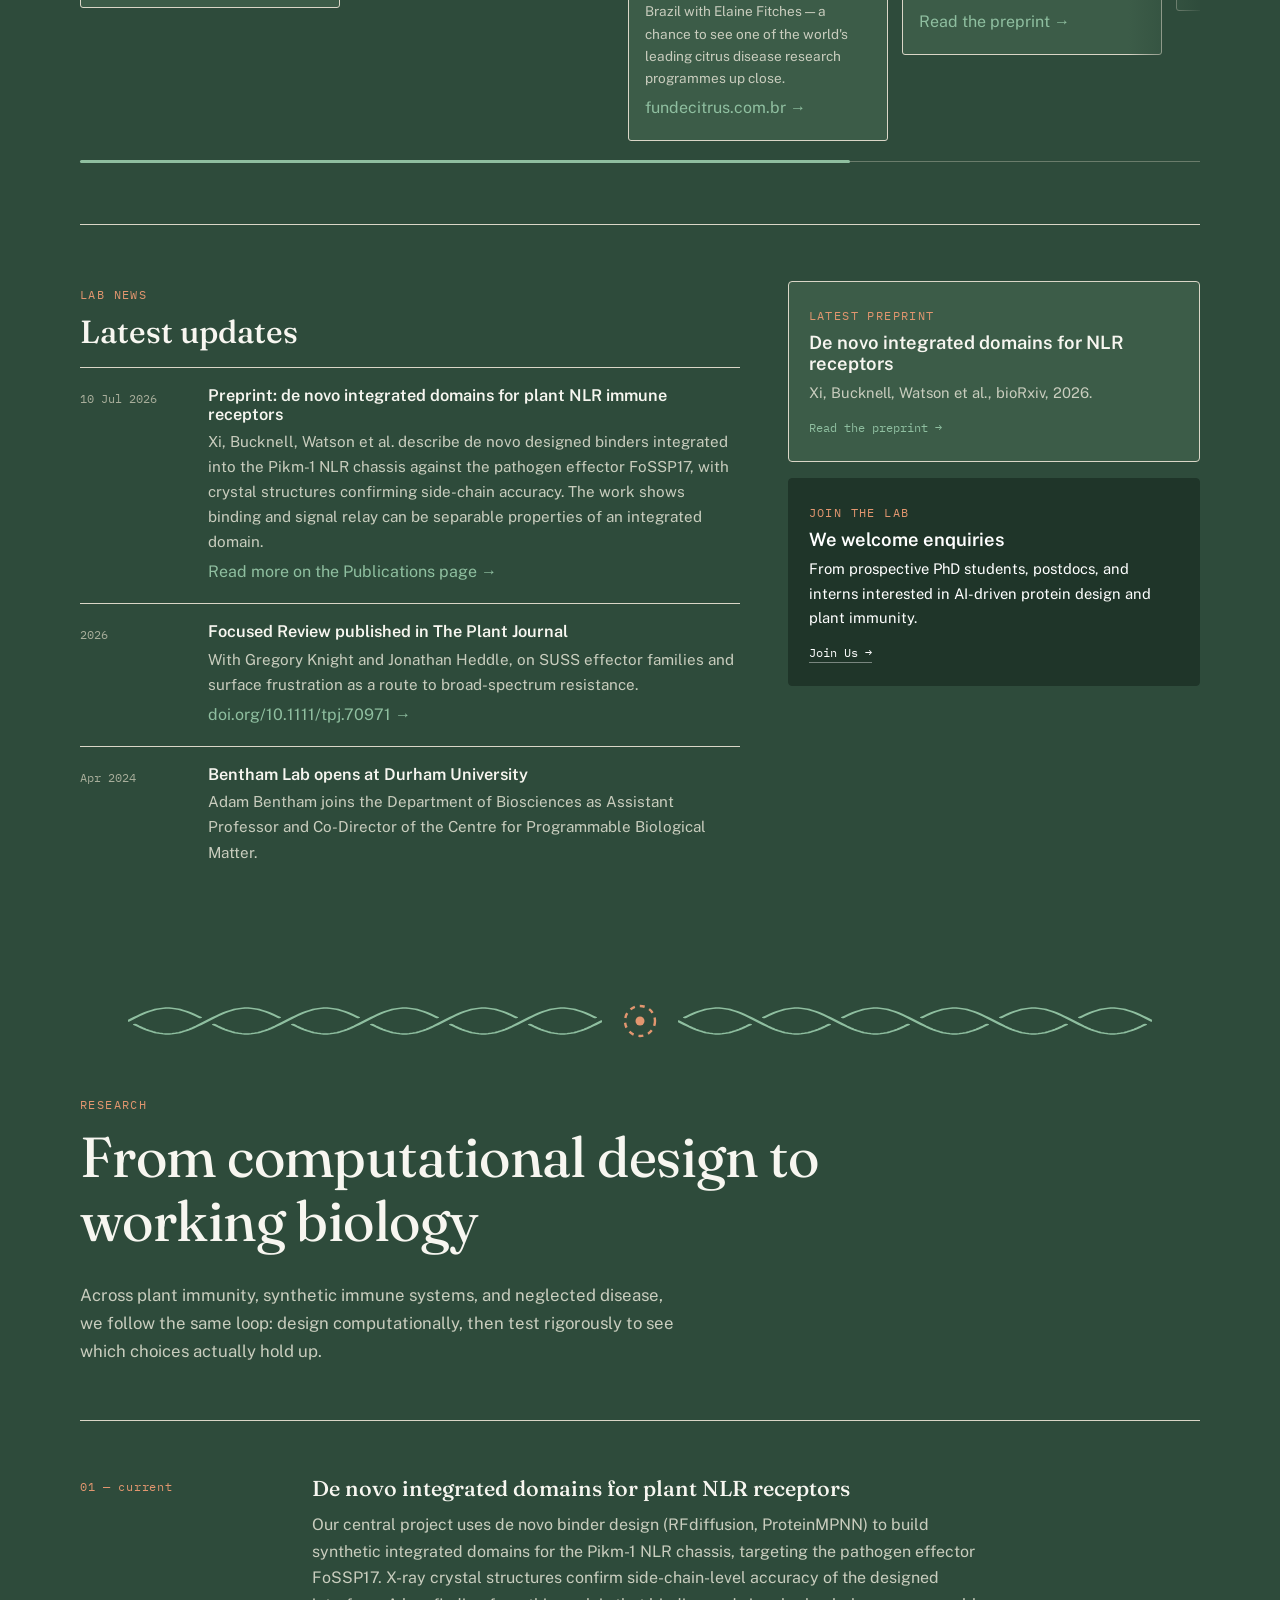
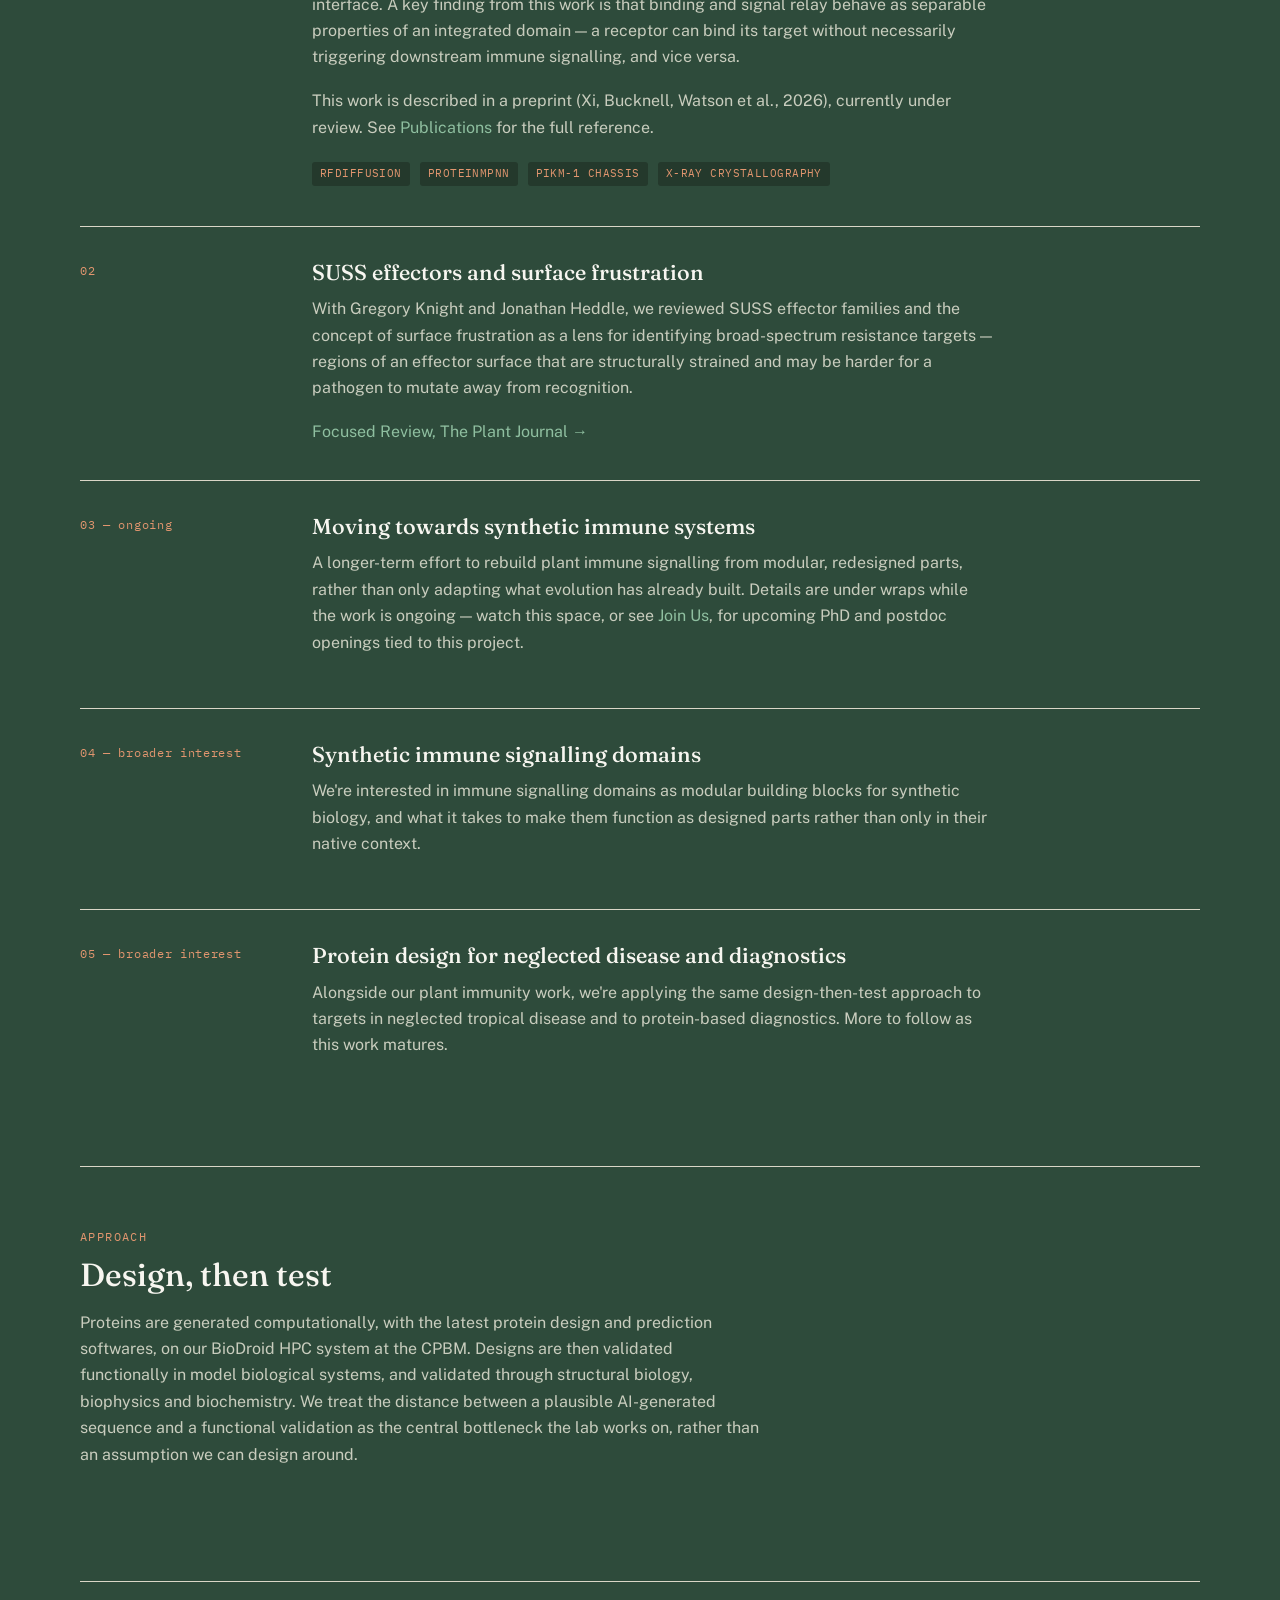
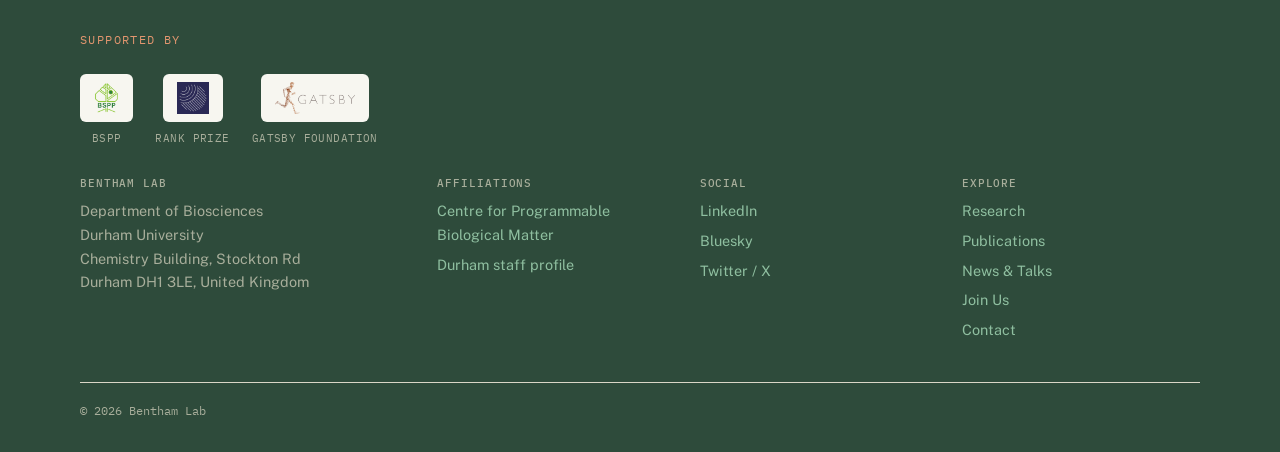
==== commit c0543be8: "Add desktop navigation to Recent moments gallery Arrow buttons beside the heading, edge fades with a" ====
--- a/index.html
+++ b/index.html
@@ -321,6 +321,7 @@
 </script>
 <script src="scroll-continue.js"></script>
 <script src="lightbox.js"></script>
+<script src="gallery-nav.js"></script>
 
 </body>
 </html>
--- a/styles.css
+++ b/styles.css
@@ -286,6 +286,112 @@
 }
 .gallery::-webkit-scrollbar { display: none; }
 
+/* Desktop navigation for the gallery (added by gallery-nav.js on
+   mouse/trackpad devices only; touch devices keep native swipe). */
+.gallery-head {
+  display: flex;
+  align-items: flex-end;
+  justify-content: space-between;
+  gap: 16px;
+  margin-bottom: 0.5em;
+}
+.gallery-head h2 { margin-bottom: 0; }
+.gallery-nav { display: flex; gap: 8px; padding-bottom: 4px; }
+.gallery-nav-btn {
+  width: 36px;
+  height: 36px;
+  border-radius: 50%;
+  border: 1px solid var(--line);
+  background: transparent;
+  color: var(--ink);
+  font-size: 1.3rem;
+  line-height: 1;
+  padding: 0 0 3px;
+  cursor: pointer;
+  transition: background 0.15s, color 0.15s, border-color 0.15s, opacity 0.15s;
+}
+.gallery-nav-btn:hover:not(:disabled) {
+  background: var(--ink);
+  color: var(--paper);
+}
+.gallery-nav-btn:disabled { opacity: 0.3; cursor: default; }
+section:not(.gallery-overflows) .gallery-nav { display: none; }
+
+.gallery-wrap { position: relative; }
+.gallery:focus-visible { outline: 2px solid var(--moss); outline-offset: 4px; }
+
+.gallery-fade {
+  position: absolute;
+  top: 0;
+  bottom: 0;
+  width: 72px;
+  pointer-events: none;
+  transition: opacity 0.2s;
+}
+.gallery-fade--left {
+  left: 0;
+  background: linear-gradient(to right, rgba(var(--paper-rgb), 0.95), rgba(var(--paper-rgb), 0));
+}
+.gallery-fade--right {
+  right: 0;
+  background: linear-gradient(to left, rgba(var(--paper-rgb), 0.95), rgba(var(--paper-rgb), 0));
+}
+.gallery-wrap.at-start .gallery-fade--left,
+.gallery-wrap.at-end .gallery-fade--right { opacity: 0; }
+
+.gallery-hover-arrow {
+  position: absolute;
+  top: 110px;
+  width: 40px;
+  height: 40px;
+  border-radius: 50%;
+  border: none;
+  background: var(--ink);
+  color: var(--paper);
+  font-size: 1.4rem;
+  line-height: 1;
+  padding: 0 0 3px;
+  cursor: pointer;
+  opacity: 0;
+  transform: scale(0.9);
+  transition: opacity 0.2s, transform 0.2s;
+  box-shadow: 0 2px 10px rgba(0, 0, 0, 0.25);
+}
+.gallery-hover-arrow--left { left: 12px; }
+.gallery-hover-arrow--right { right: 12px; }
+.gallery-wrap:hover .gallery-hover-arrow { opacity: 0.92; transform: scale(1); }
+.gallery-wrap:hover .gallery-hover-arrow:hover { opacity: 1; }
+.gallery-wrap.at-start .gallery-hover-arrow--left,
+.gallery-wrap.at-end .gallery-hover-arrow--right { opacity: 0; pointer-events: none; }
+
+.gallery-progress {
+  position: relative;
+  height: 13px;
+  margin-top: 14px;
+  cursor: pointer;
+  touch-action: none;
+}
+.gallery-progress::before {
+  content: "";
+  position: absolute;
+  left: 0;
+  right: 0;
+  top: 6px;
+  height: 1px;
+  background: var(--line);
+  opacity: 0.35;
+}
+.gallery-progress-thumb {
+  position: absolute;
+  top: 5px;
+  height: 3px;
+  border-radius: 2px;
+  background: var(--moss);
+  transition: height 0.15s, top 0.15s;
+}
+.gallery-progress:hover .gallery-progress-thumb { top: 4px; height: 5px; }
+section:not(.gallery-overflows) .gallery-progress { display: none; }
+
 .gallery-item {
   flex: 0 0 260px;
   scroll-snap-align: start;
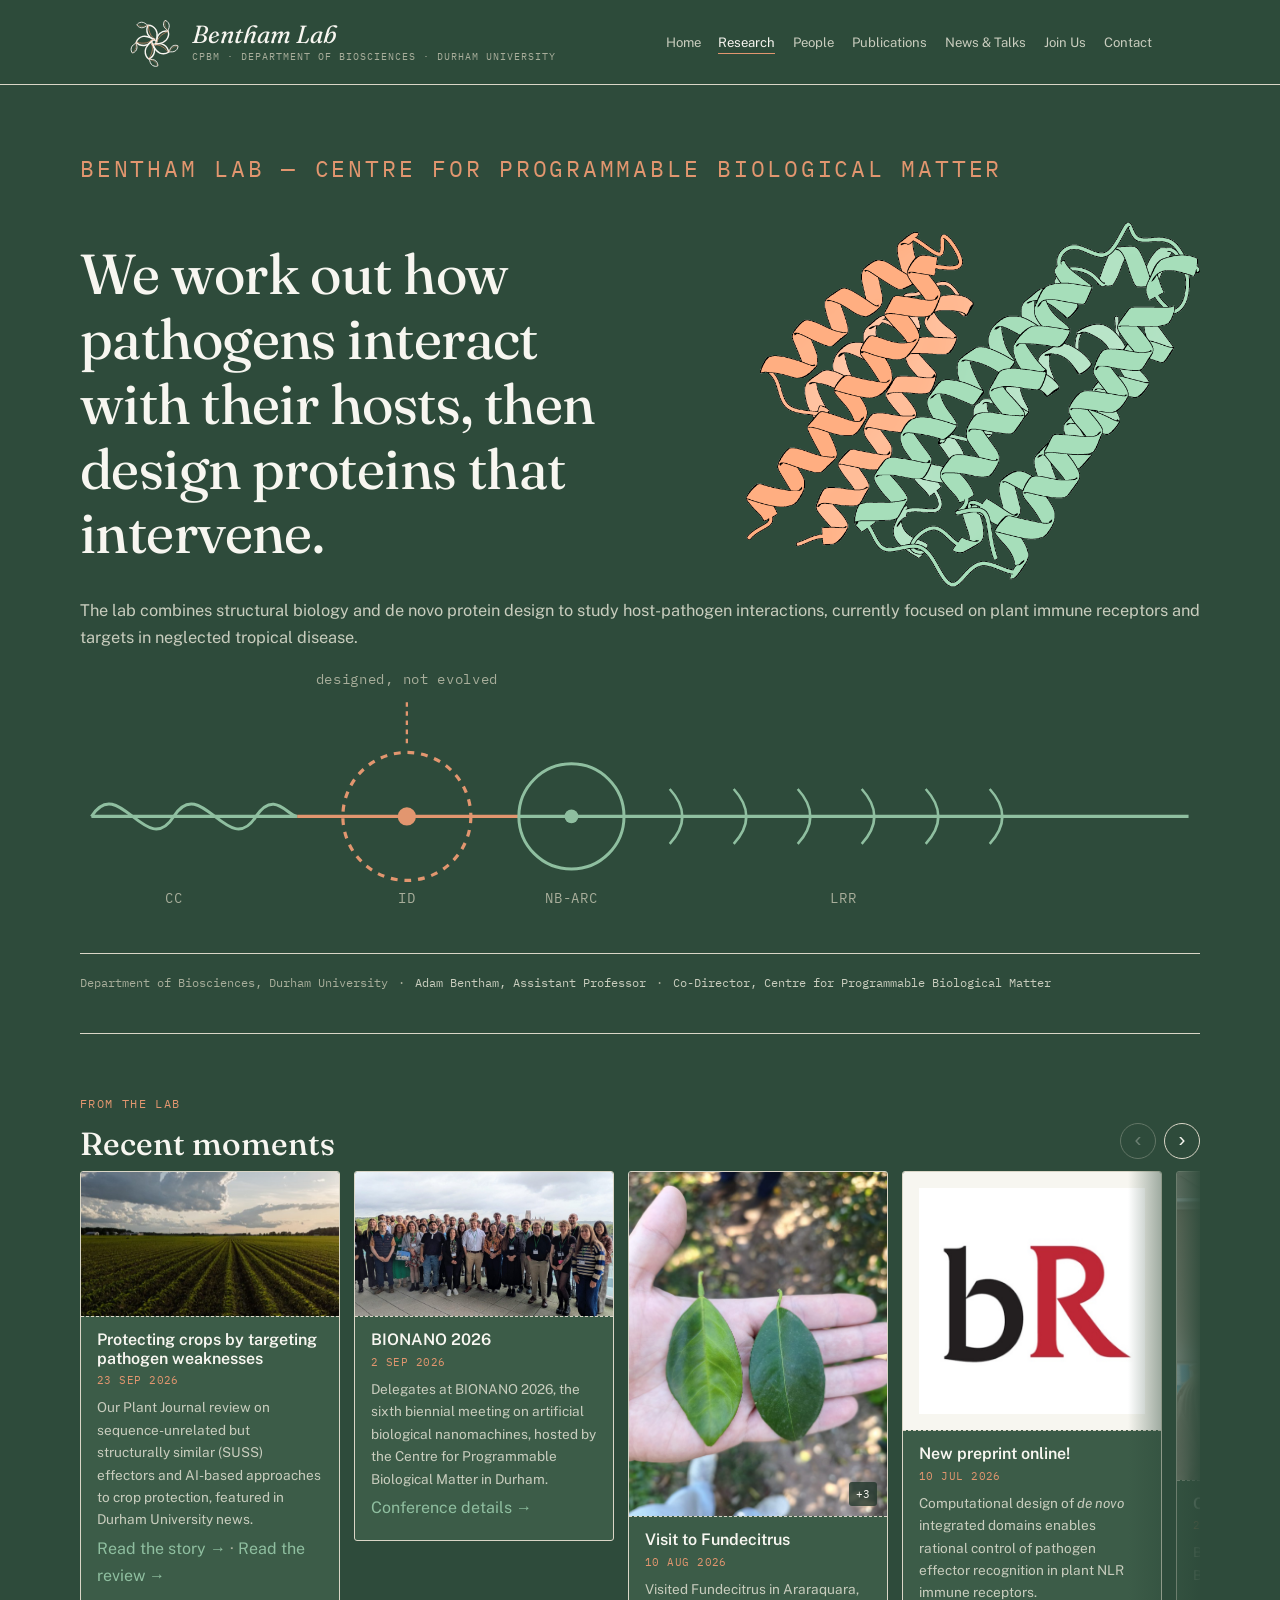
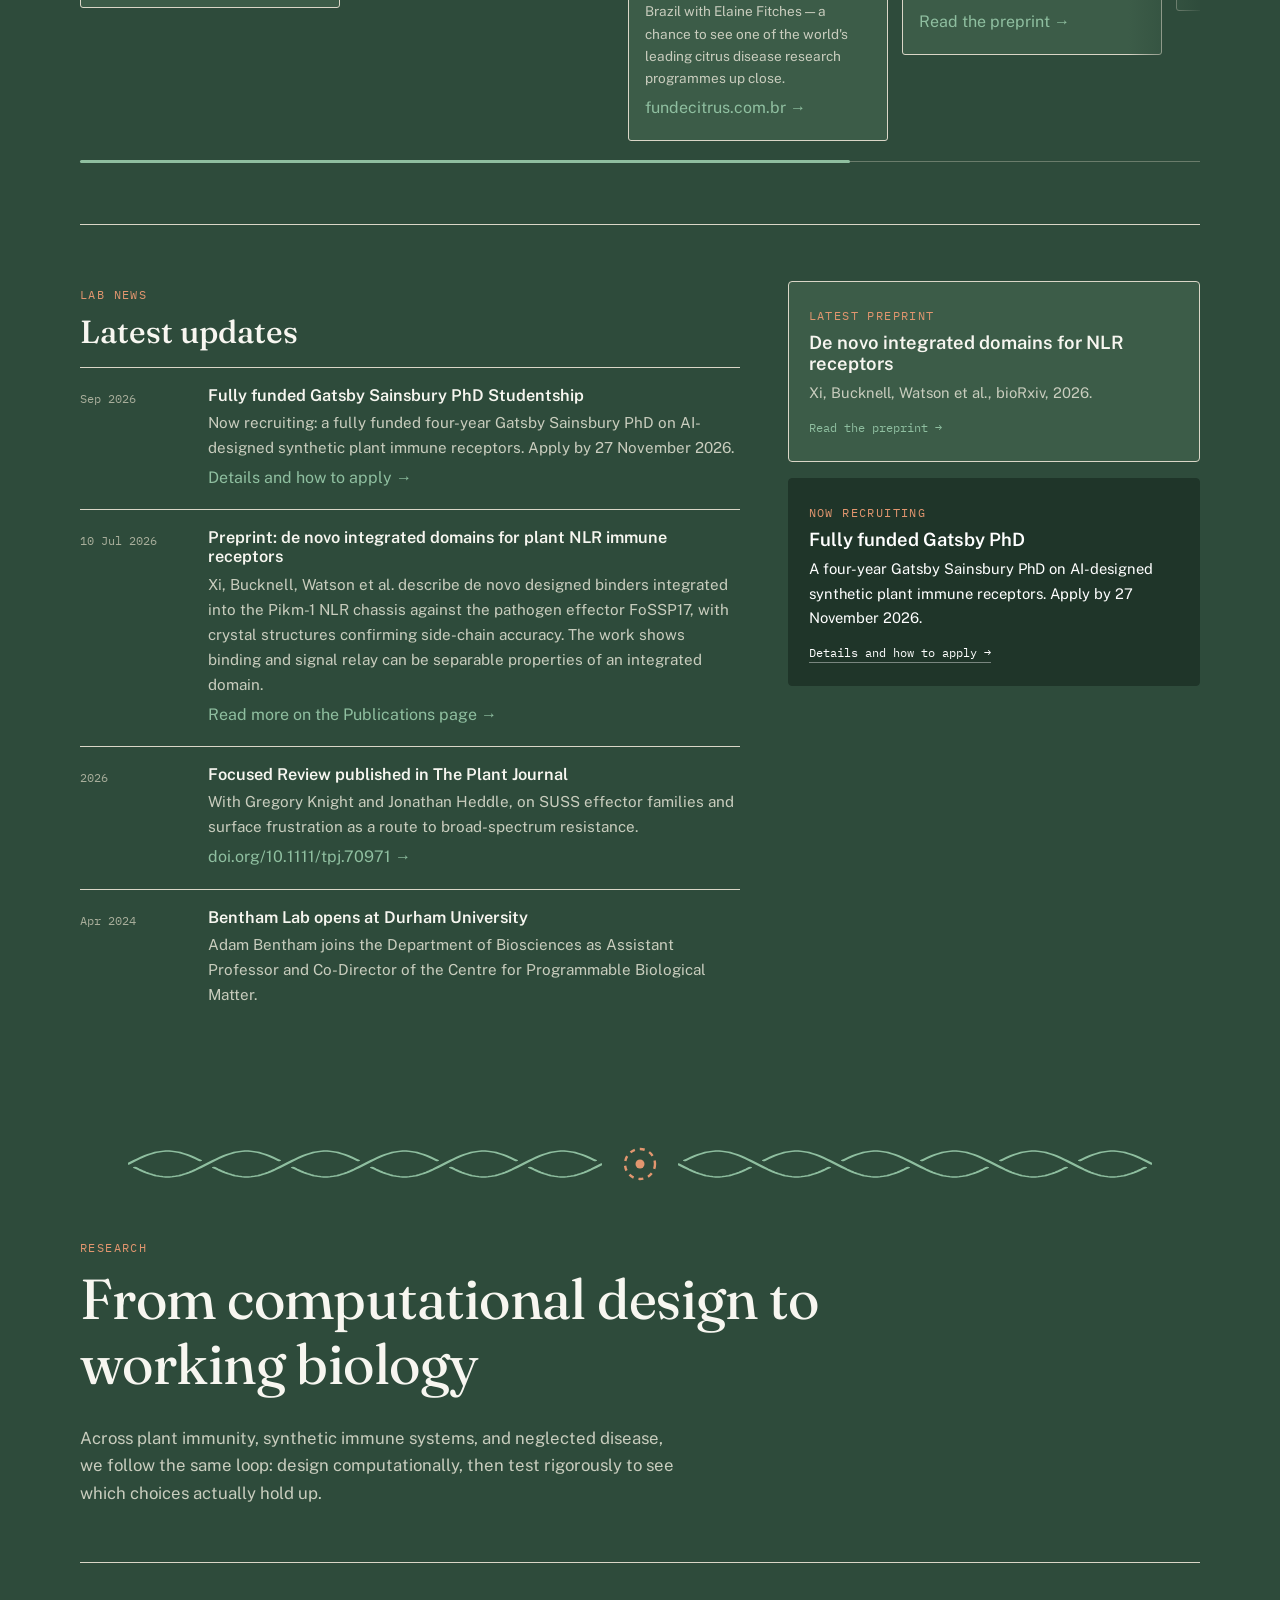
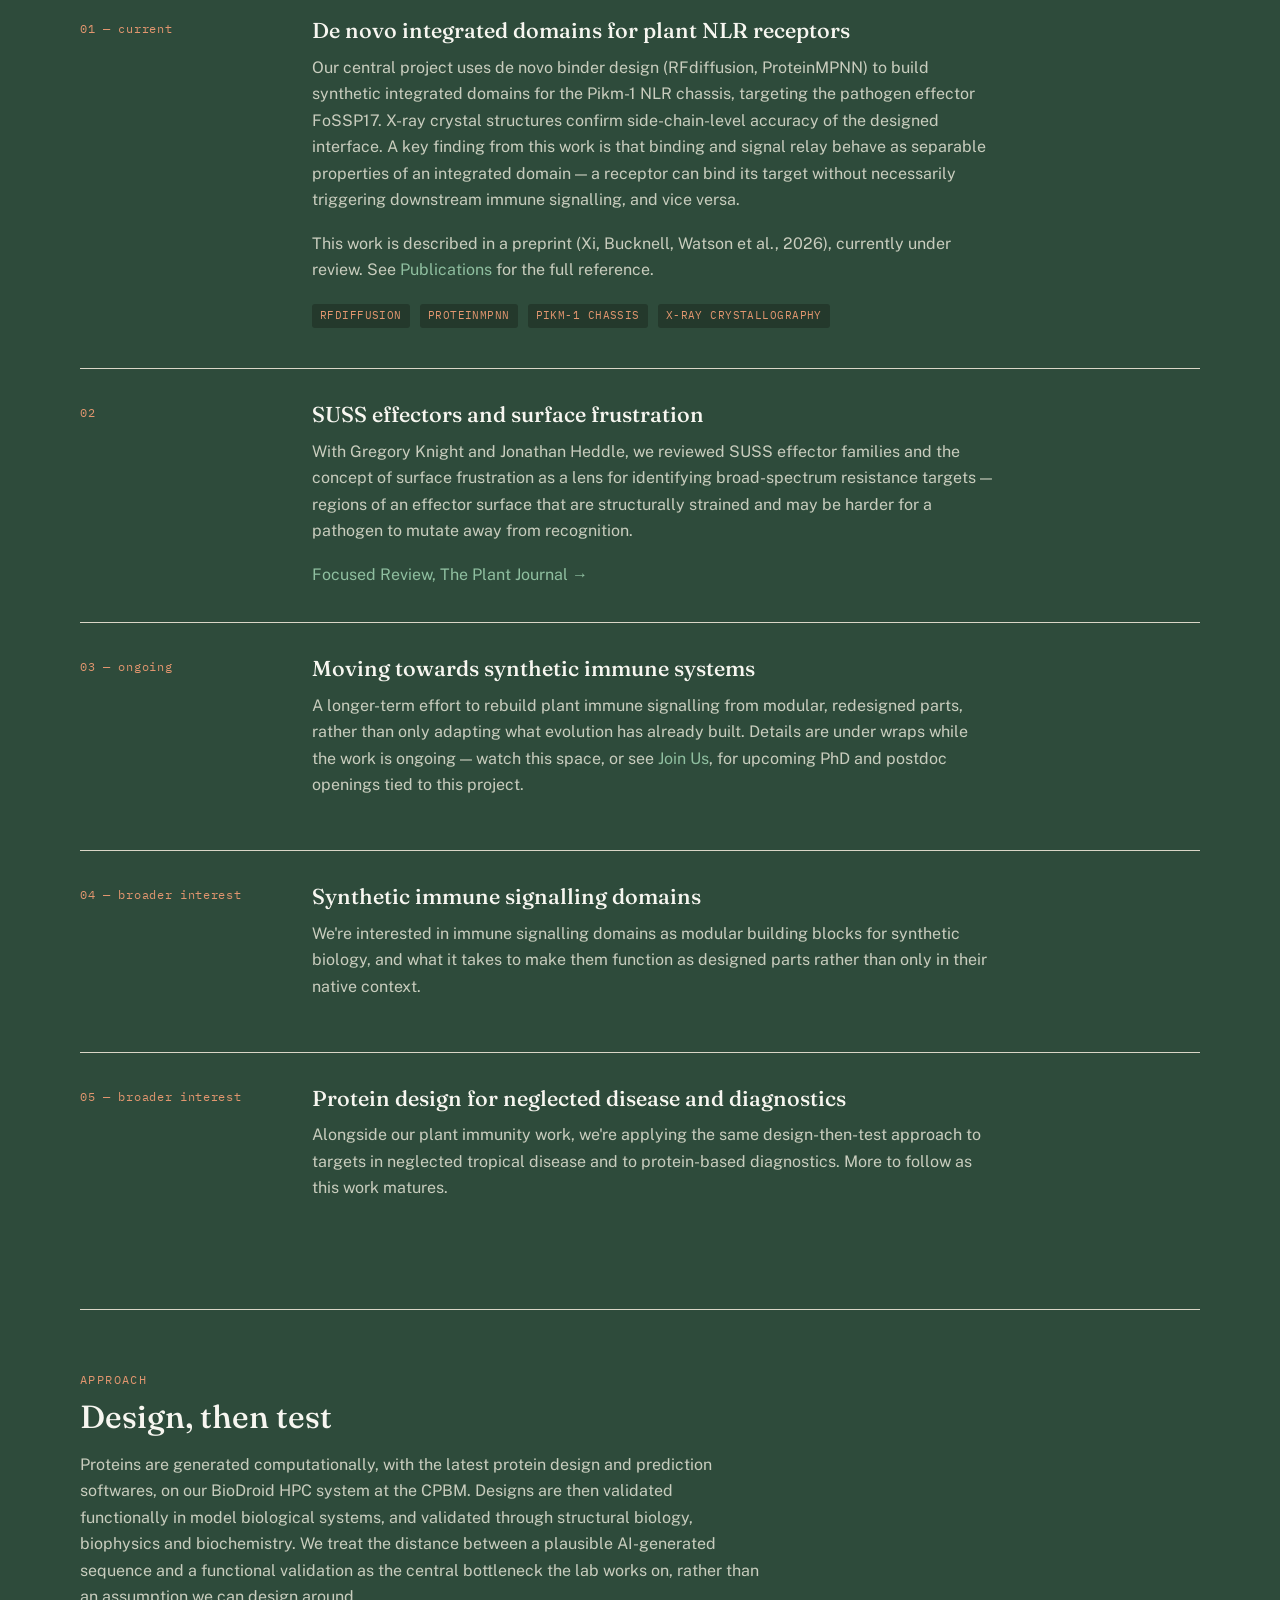
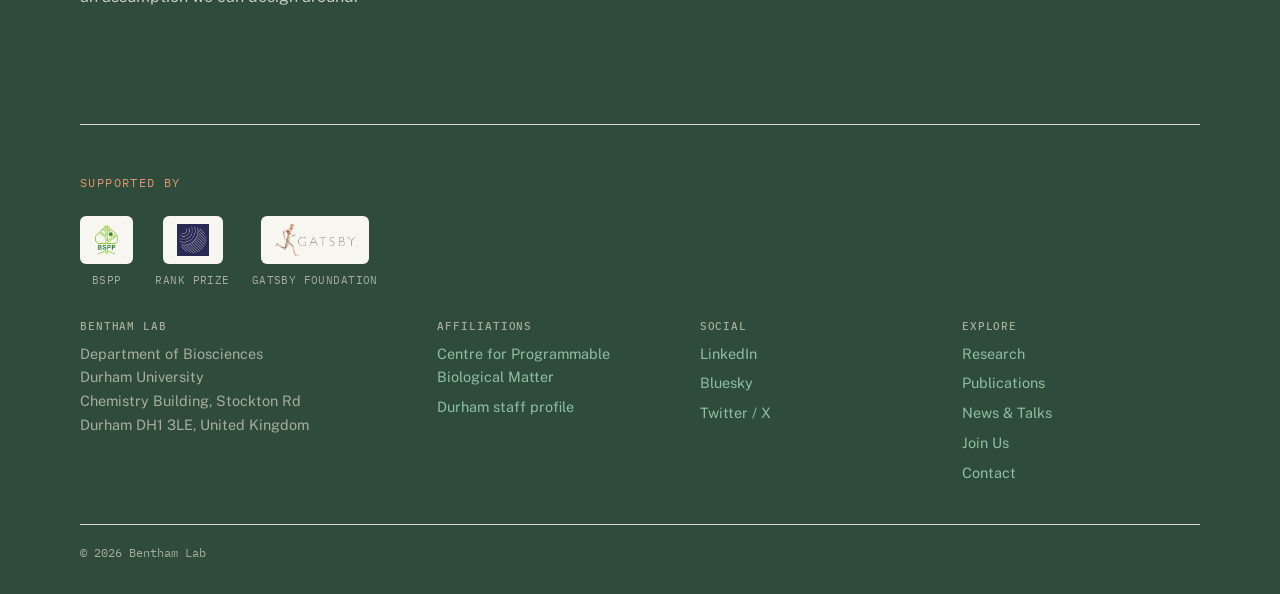
==== commit 933a5a9a: "Advertise Gatsby Sainsbury PhD studentship on Join page and homepage Co-Authored-By: Claude Opus 5.5" ====
--- a/index.html
+++ b/index.html
@@ -209,6 +209,15 @@
         <h2 class="mt-0">Latest updates</h2>
 
         <div class="news-item">
+          <div class="news-date">Sep 2026</div>
+          <div>
+            <h3>Fully funded Gatsby Sainsbury PhD Studentship</h3>
+            <p>Now recruiting: a fully funded four-year Gatsby Sainsbury PhD on AI-designed synthetic plant immune receptors. Apply by 27 November 2026.</p>
+            <a href="join.html#phd-studentship">Details and how to apply →</a>
+          </div>
+        </div>
+
+        <div class="news-item">
           <div class="news-date">10 Jul 2026</div>
           <div>
             <h3>Preprint: de novo integrated domains for plant NLR immune receptors</h3>
@@ -244,10 +253,10 @@
         </div>
 
         <div class="sidebar-card sidebar-card--accent">
-          <span class="eyebrow">Join the lab</span>
-          <h3>We welcome enquiries</h3>
-          <p>From prospective PhD students, postdocs, and interns interested in AI-driven protein design and plant immunity.</p>
-          <a class="go" href="join.html">Join Us →</a>
+          <span class="eyebrow">Now recruiting</span>
+          <h3>Fully funded Gatsby PhD</h3>
+          <p>A four-year Gatsby Sainsbury PhD on AI-designed synthetic plant immune receptors. Apply by 27 November 2026.</p>
+          <a class="go" href="join.html#phd-studentship">Details and how to apply →</a>
         </div>
       </div>
     </div>
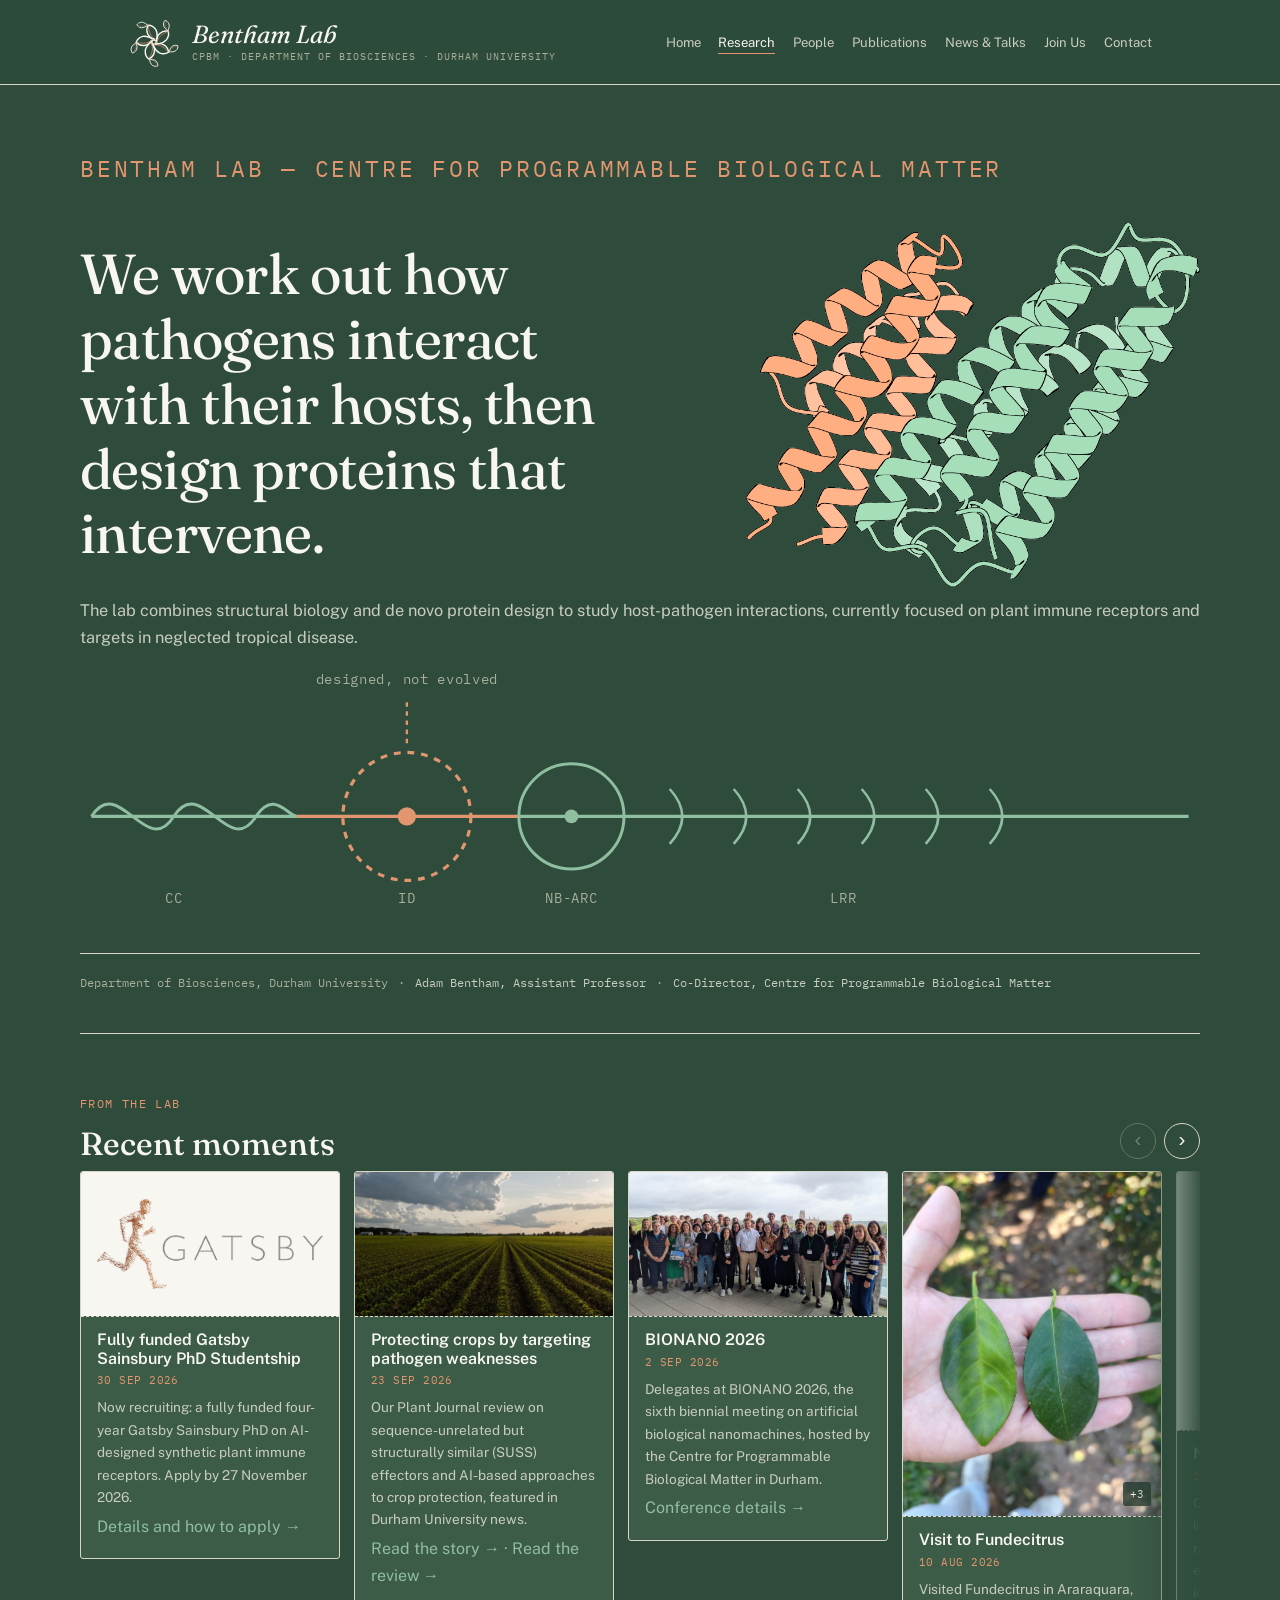
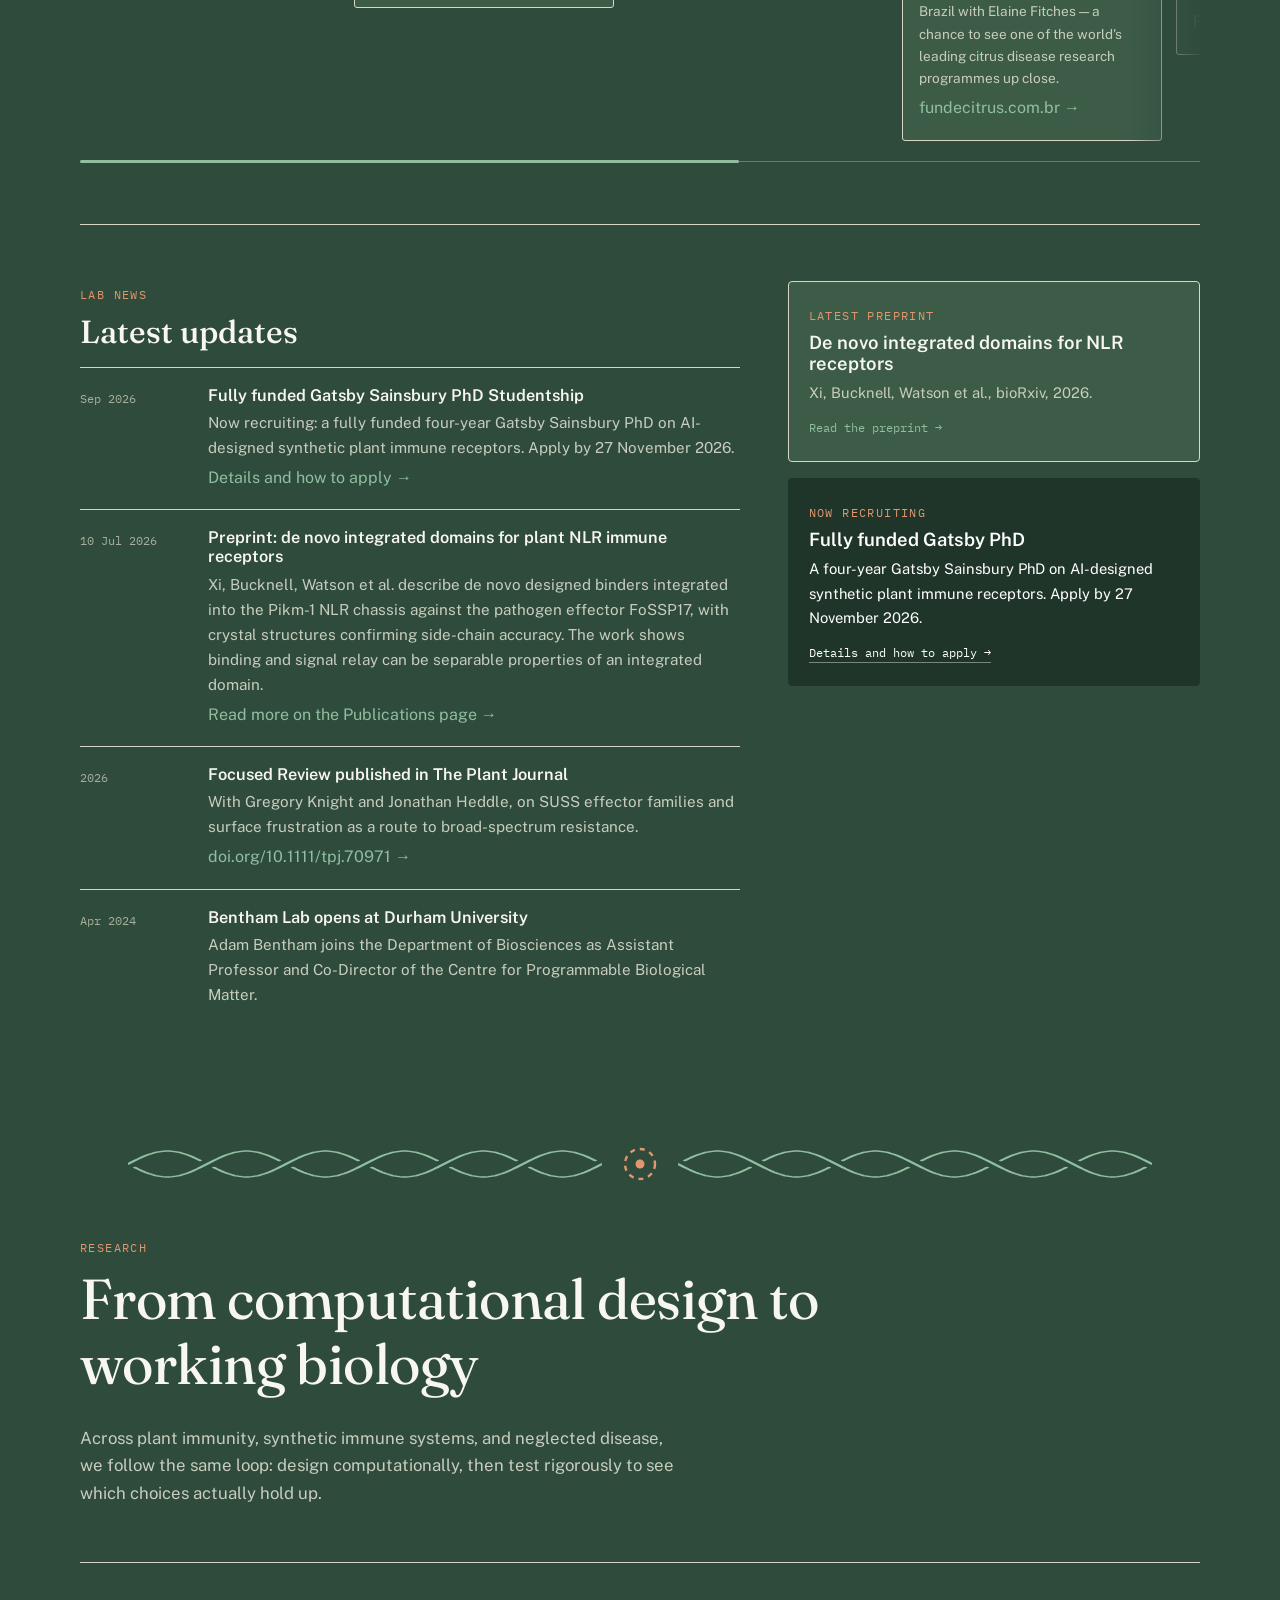
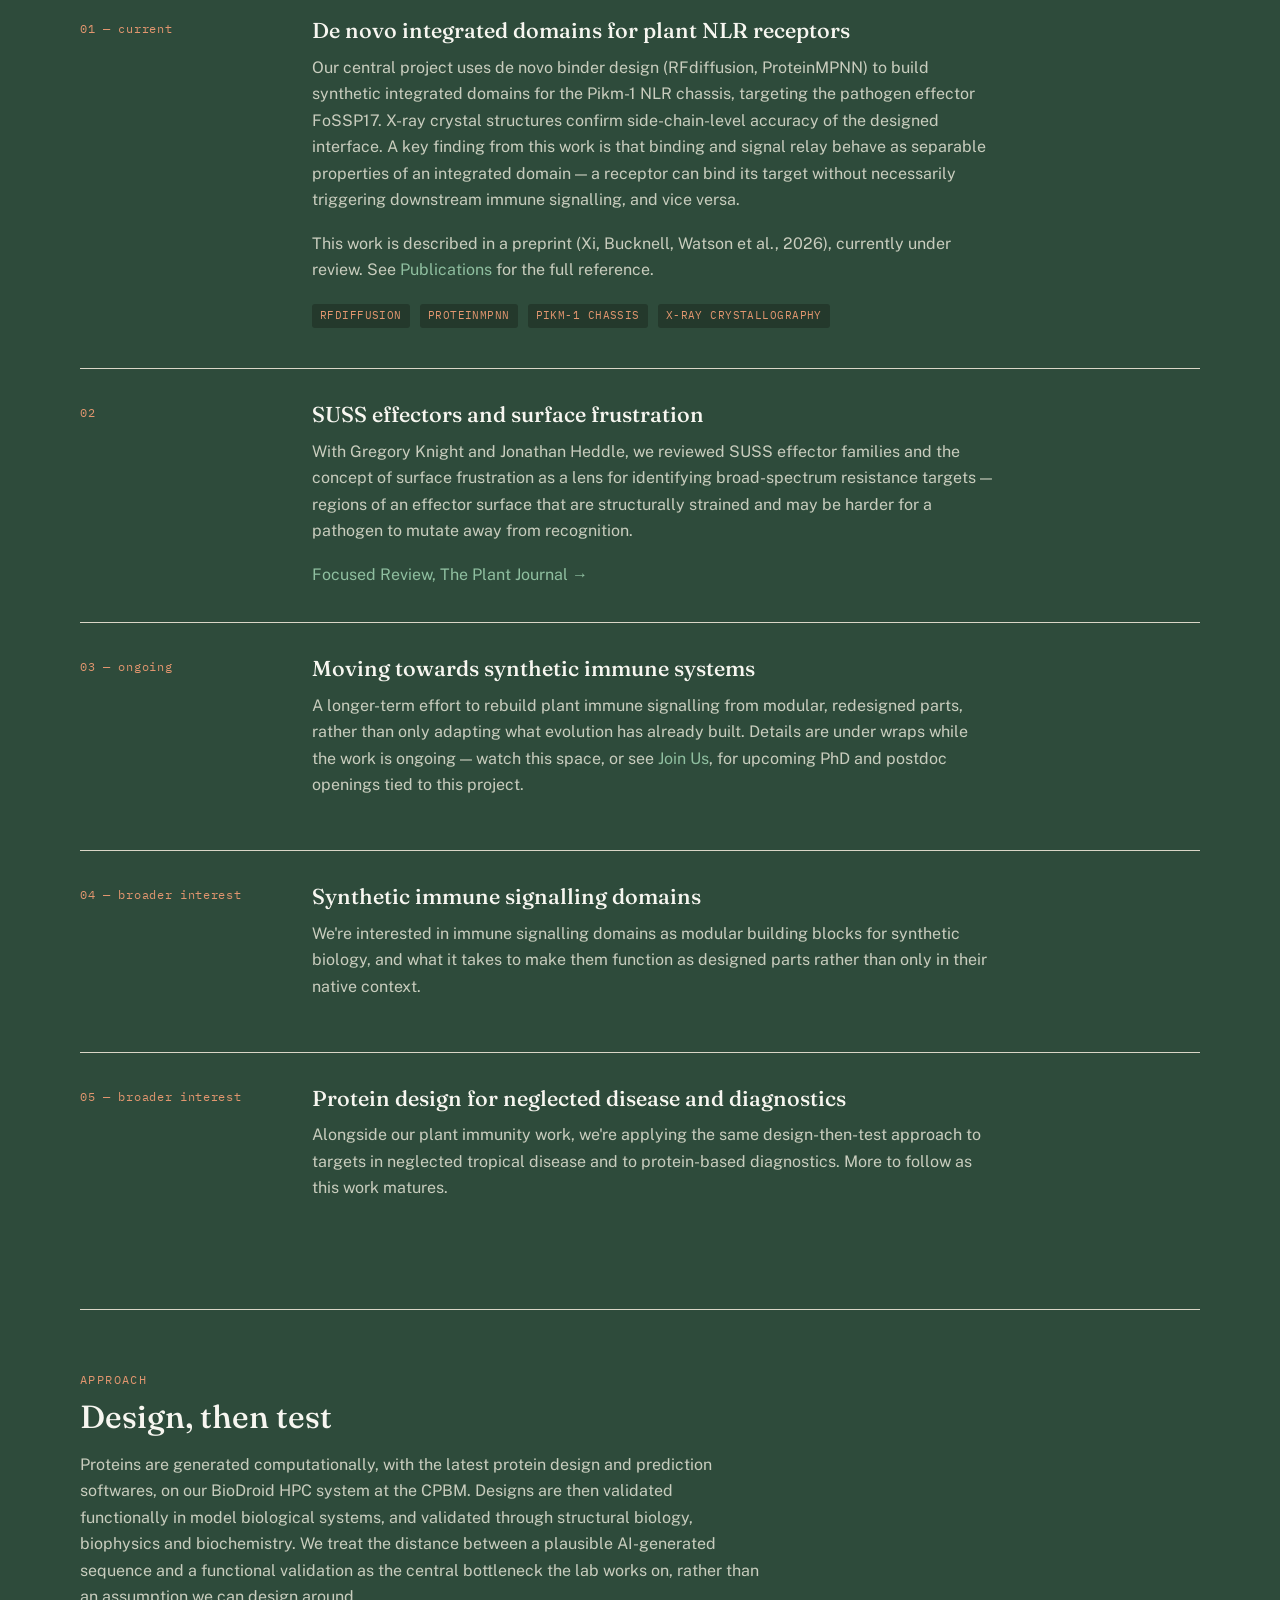
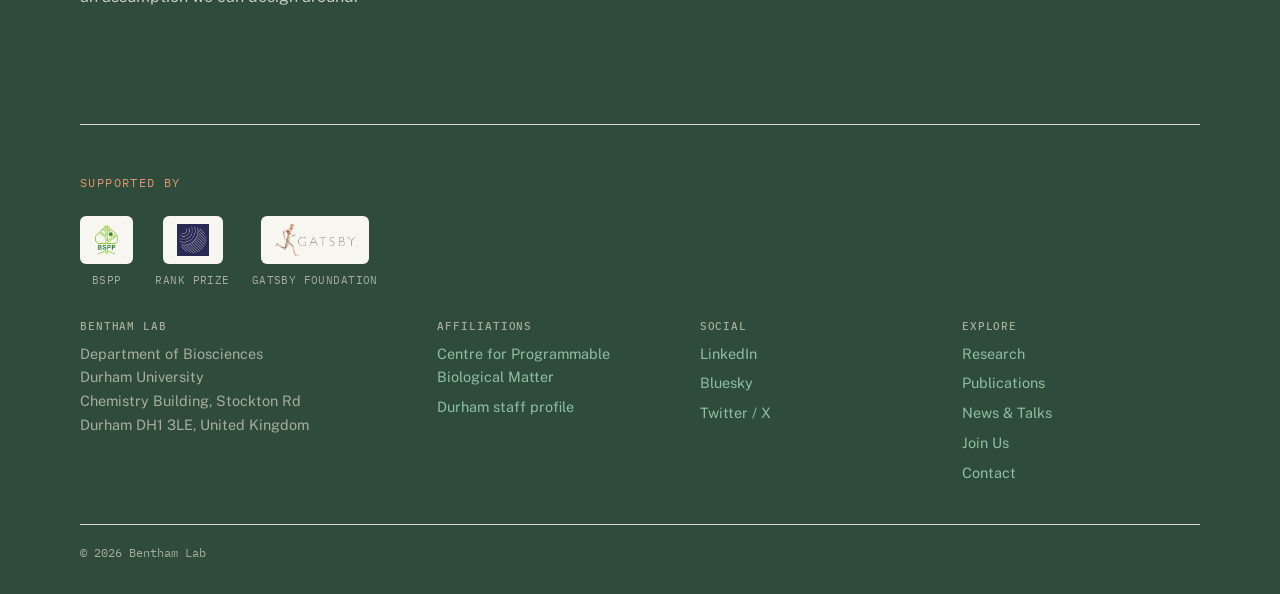
==== commit 5883a6d4: "Add Gatsby PhD studentship to Recent moments Co-Authored-By: Claude Opus 5.5 <noreply@anthropic.com>" ====
--- a/index.html
+++ b/index.html
@@ -144,6 +144,15 @@
     <h2 class="mt-0">Recent moments</h2>
     <div class="gallery">
       <div class="gallery-item has-photo">
+        <div class="item-photo is-logo is-wide"><img src="assets/logos/gatsby-foundation.png" alt="Gatsby Charitable Foundation logo"></div>
+        <div class="item-body">
+          <h3>Fully funded Gatsby Sainsbury PhD Studentship</h3>
+          <span class="item-tag">30 Sep 2026</span>
+          <p>Now recruiting: a fully funded four-year Gatsby Sainsbury PhD on AI-designed synthetic plant immune receptors. Apply by 27 November 2026.</p>
+          <a href="join.html#phd-studentship">Details and how to apply →</a>
+        </div>
+      </div>
+      <div class="gallery-item has-photo">
         <div class="item-photo is-wide has-lightbox" data-photos="assets/news/durham-news-crop-protection.jpg"><img src="assets/news/durham-news-crop-protection.jpg" alt="Rows of young crop plants in a field under a cloudy evening sky"></div>
         <div class="item-body">
           <h3>Protecting crops by targeting pathogen weaknesses</h3>
--- a/styles.css
+++ b/styles.css
@@ -900,3 +900,41 @@
 .center { text-align: center; }
 .muted { color: var(--ink-faint); }
 .mt-0 { margin-top: 0; }
+
+/* ---------------- Contact form ---------------- */
+
+.contact-form { max-width: 640px; margin-top: 8px; }
+.contact-form .form-row { display: flex; flex-direction: column; margin-bottom: 18px; }
+.contact-form label {
+  font-family: var(--font-mono);
+  font-size: 0.72rem;
+  letter-spacing: 0.04em;
+  text-transform: uppercase;
+  color: var(--ink-faint);
+  margin-bottom: 6px;
+}
+.contact-form input,
+.contact-form select,
+.contact-form textarea {
+  font: inherit;
+  font-size: 1rem;
+  color: var(--ink);
+  background: rgba(255, 255, 255, 0.04);
+  border: 1px solid rgba(255, 255, 255, 0.18);
+  border-radius: 3px;
+  padding: 10px 12px;
+  width: 100%;
+  box-sizing: border-box;
+}
+.contact-form select option { color: #111; }
+.contact-form textarea { resize: vertical; min-height: 140px; }
+.contact-form input:focus,
+.contact-form select:focus,
+.contact-form textarea:focus { outline: 2px solid var(--moss); outline-offset: 1px; border-color: transparent; }
+.contact-form .btn { cursor: pointer; }
+.contact-form .btn:disabled { opacity: 0.6; cursor: default; }
+.contact-form .form-note { font-size: 0.85rem; }
+.contact-form .form-status { margin-top: 14px; min-height: 1.2em; }
+.contact-form .form-status.is-ok { color: var(--moss); }
+.contact-form .form-status.is-error { color: var(--clay-bright); }
+.hp-field { position: absolute; left: -9999px; width: 1px; height: 1px; opacity: 0; }
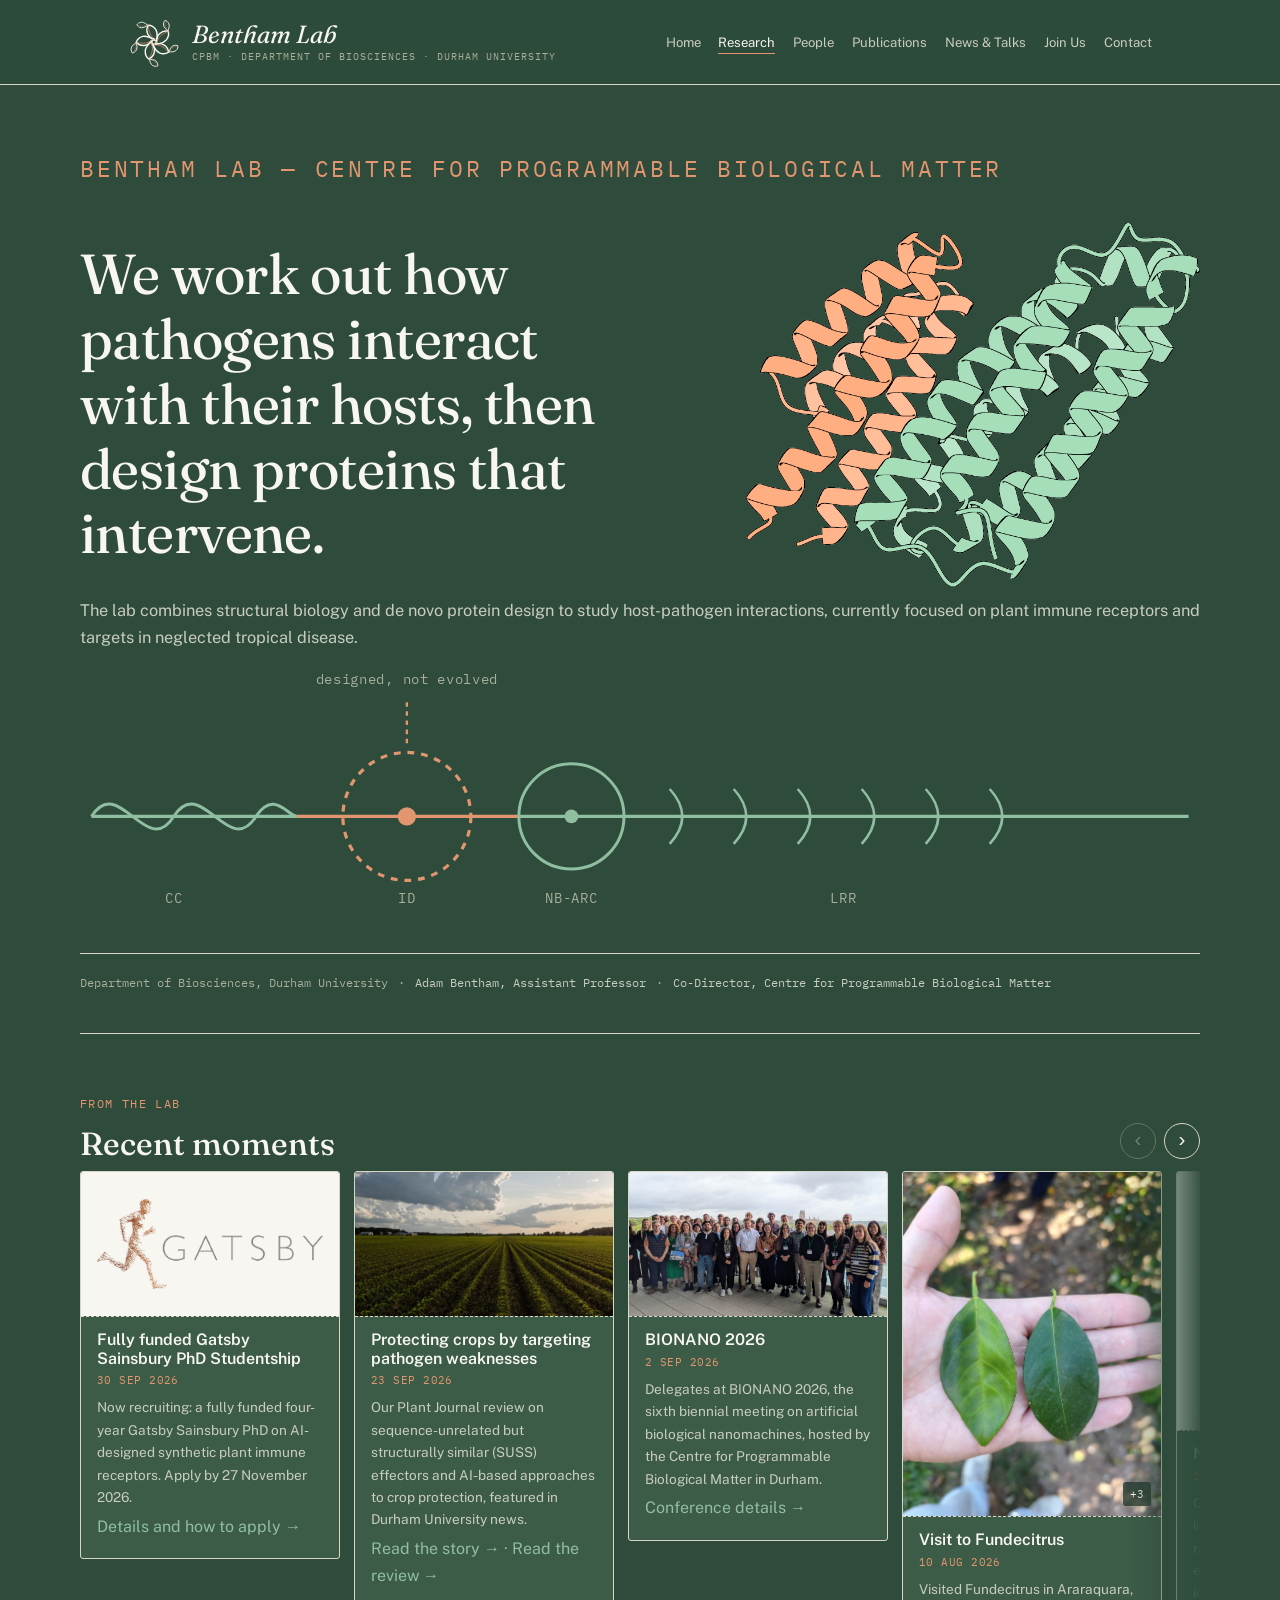
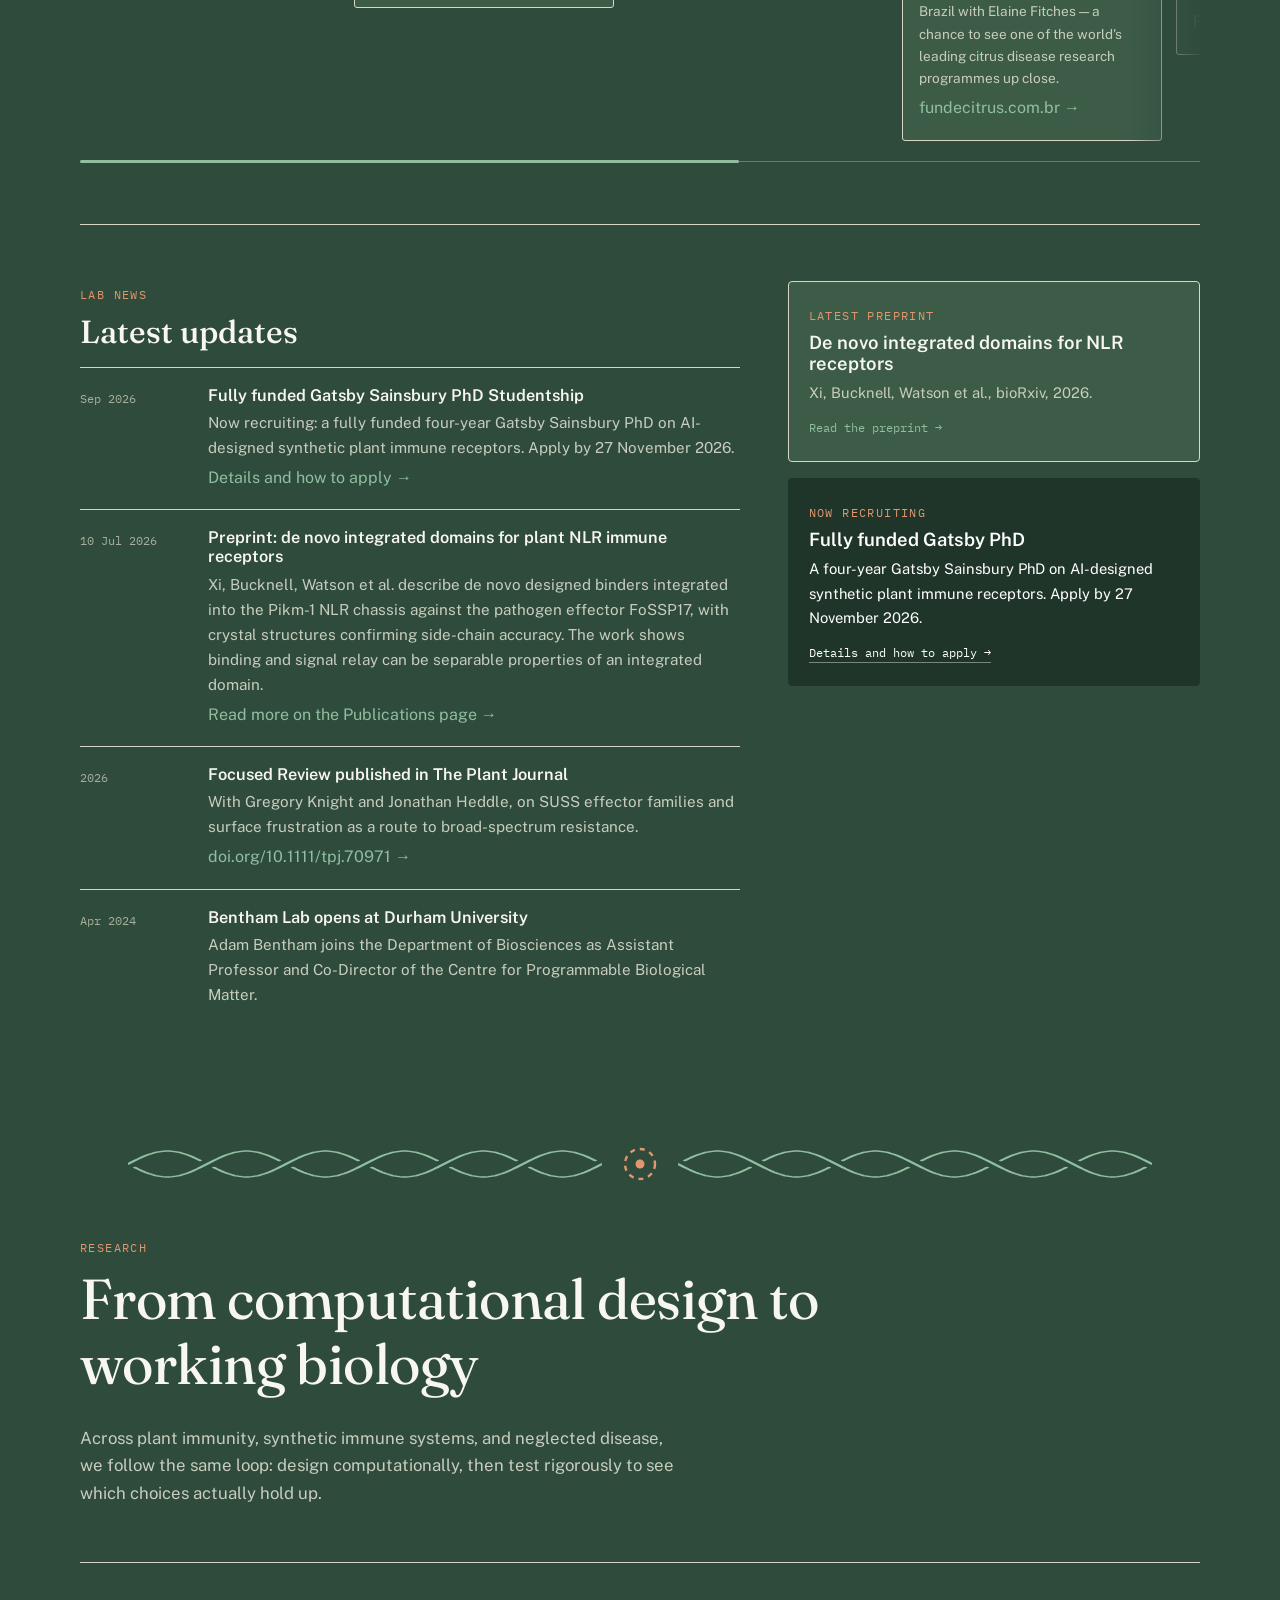
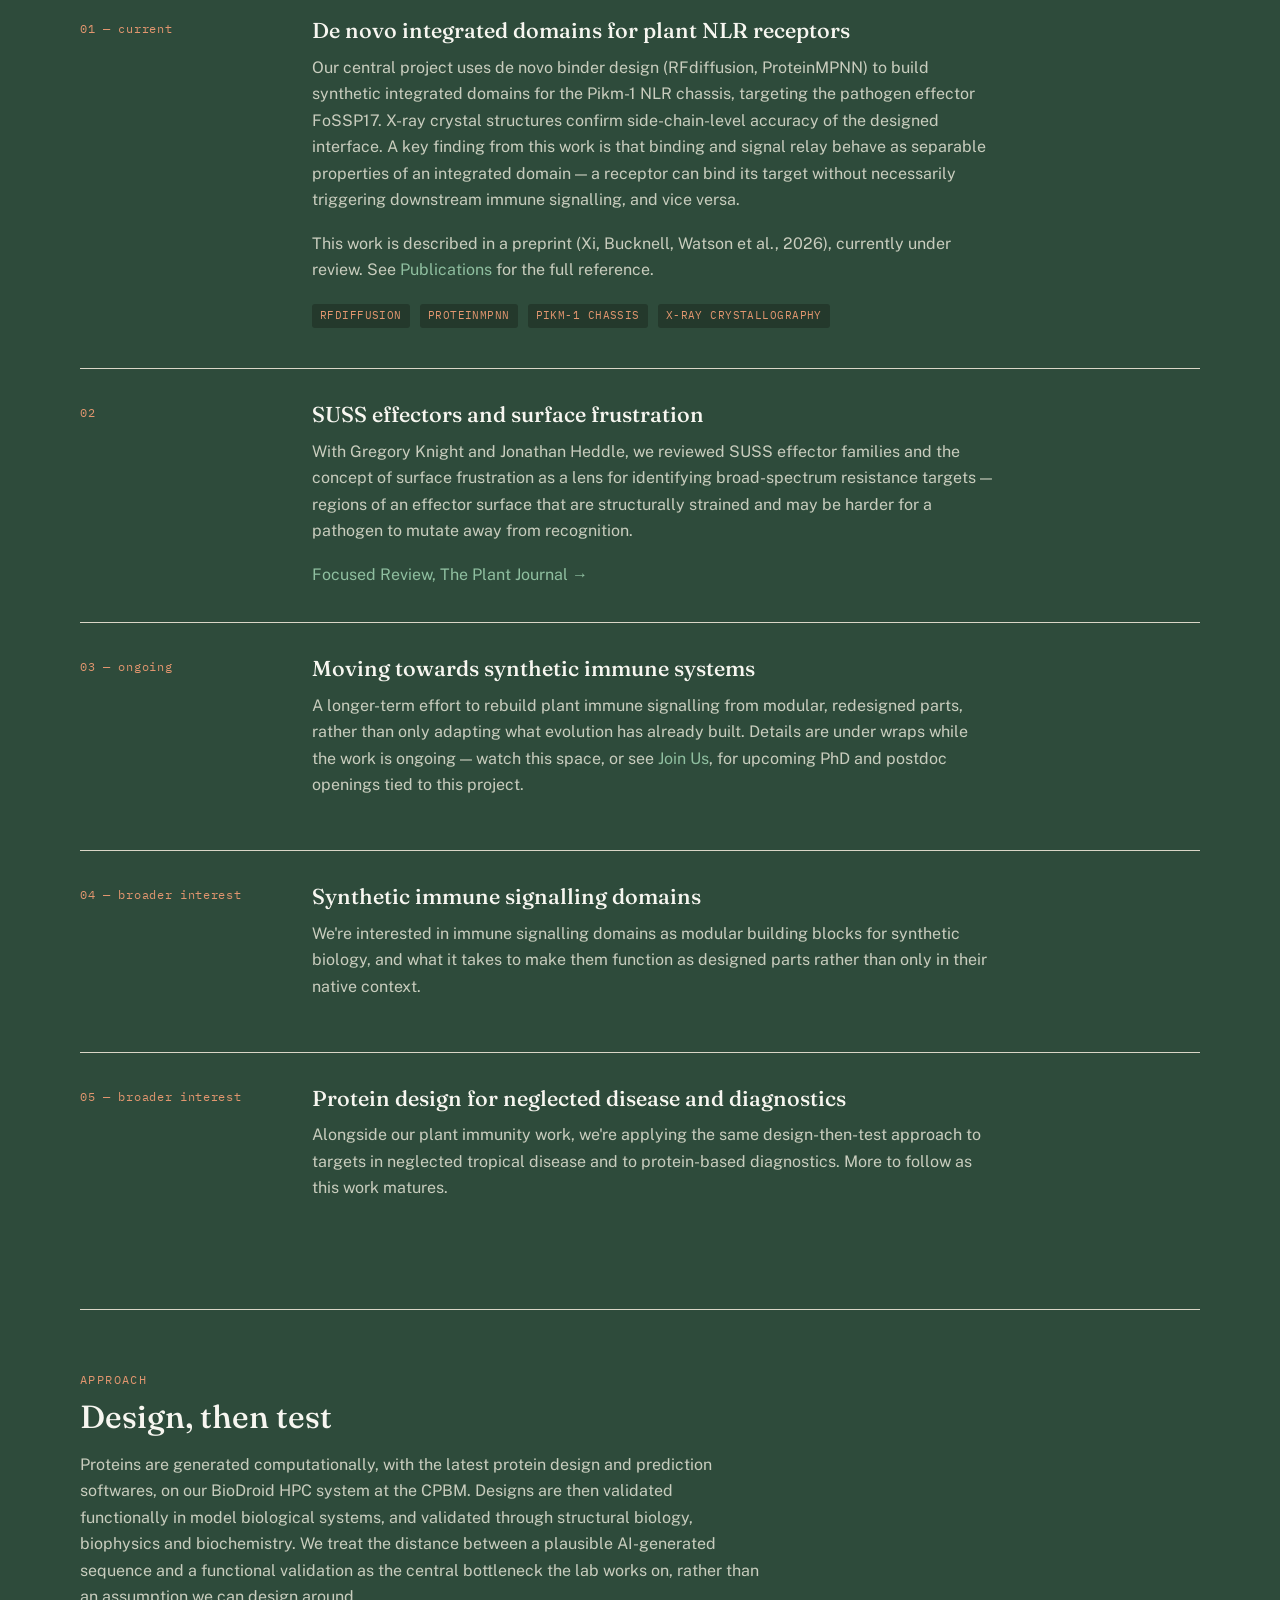
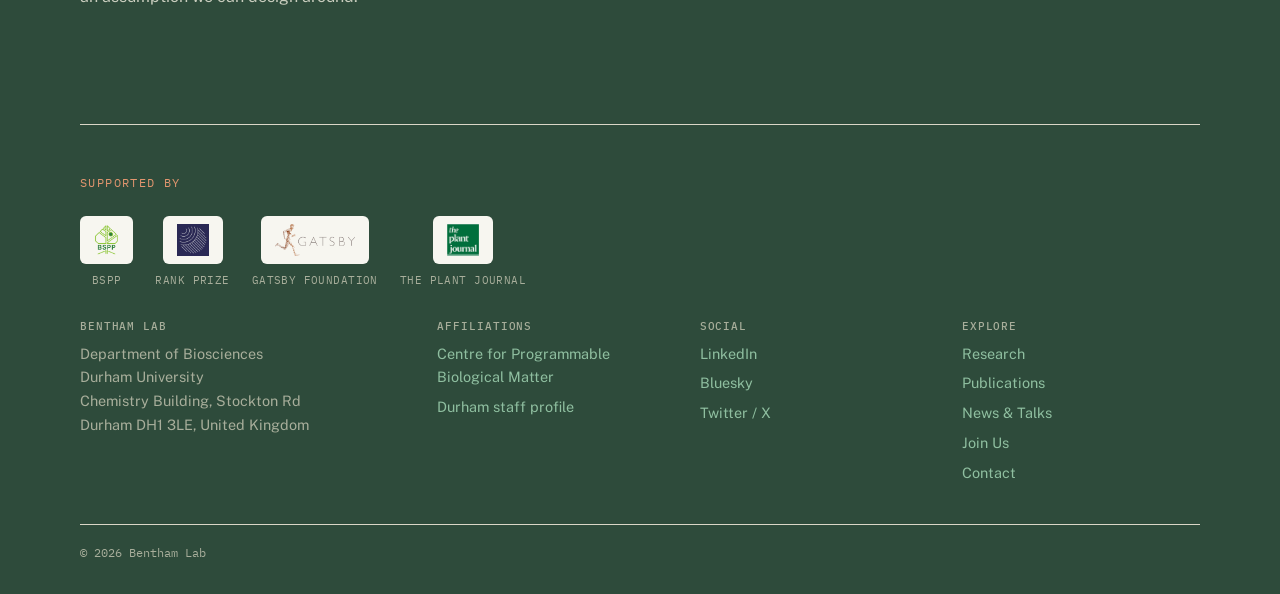
==== commit b0043b30: "Add The Plant Journal to Supported by footer on all pages Co-Authored-By: Claude Opus 5.5 <noreply@a" ====
--- a/index.html
+++ b/index.html
@@ -288,6 +288,10 @@
       <img class="funder-logo" src="assets/logos/gatsby-foundation.png" alt="Gatsby Charitable Foundation">
       <span class="funder-name">Gatsby Foundation</span>
     </div>
+    <div class="funder-item">
+      <img class="funder-logo" src="assets/logos/plant-journal.png" alt="The Plant Journal">
+      <span class="funder-name">The Plant Journal</span>
+    </div>
   </div>
 
   <div class="footer-grid">
--- a/styles.css
+++ b/styles.css
@@ -938,3 +938,17 @@
 .contact-form .form-status.is-ok { color: var(--moss); }
 .contact-form .form-status.is-error { color: var(--clay-bright); }
 .hp-field { position: absolute; left: -9999px; width: 1px; height: 1px; opacity: 0; }
+
+/* ---------------- Narrow-screen gutter ----------------
+   .section, .hero, .page-header and .site-footer set horizontal padding to 0,
+   which overrides .container's gutter. Restore it below the max content width
+   so text doesn't run to the screen edge; desktop layout is unchanged. */
+@media (max-width: 1120px) {
+  .section.container,
+  .hero.container,
+  .page-header.container,
+  .site-footer.container {
+    padding-left: var(--gutter);
+    padding-right: var(--gutter);
+  }
+}
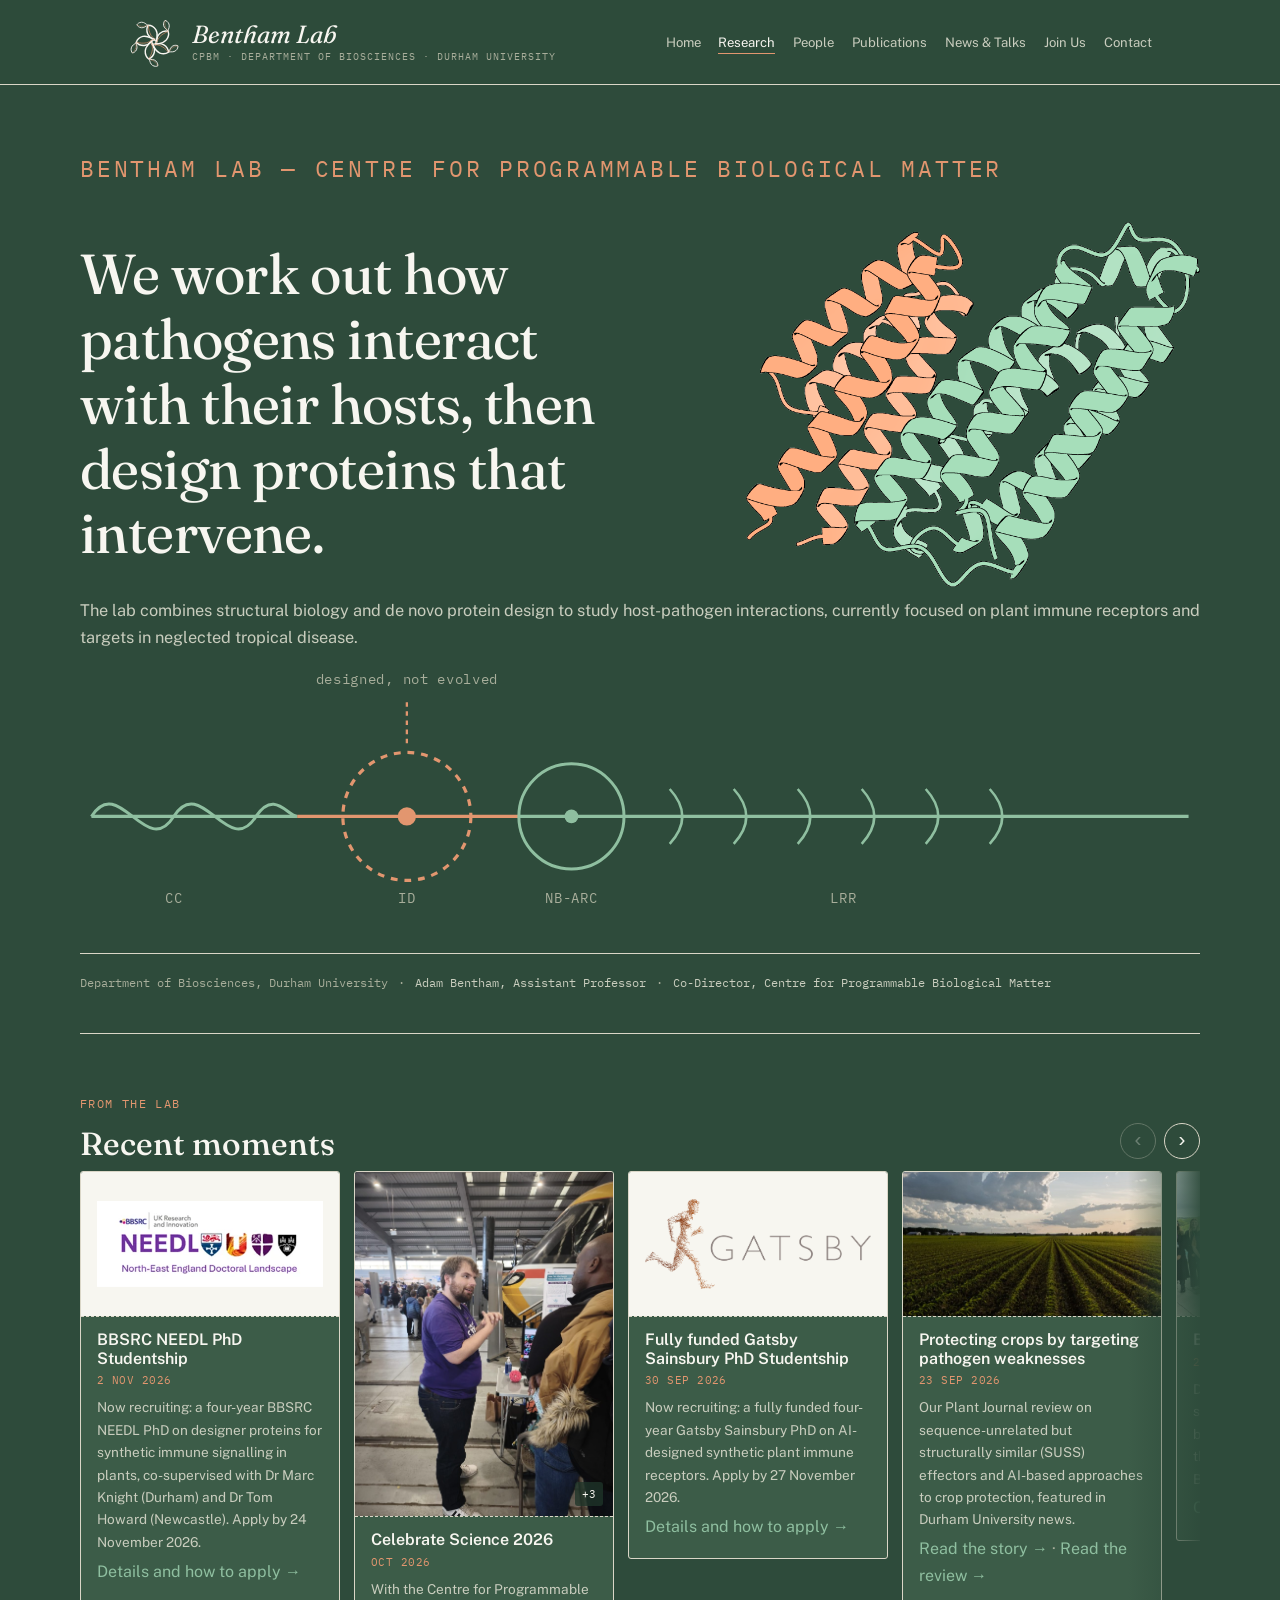
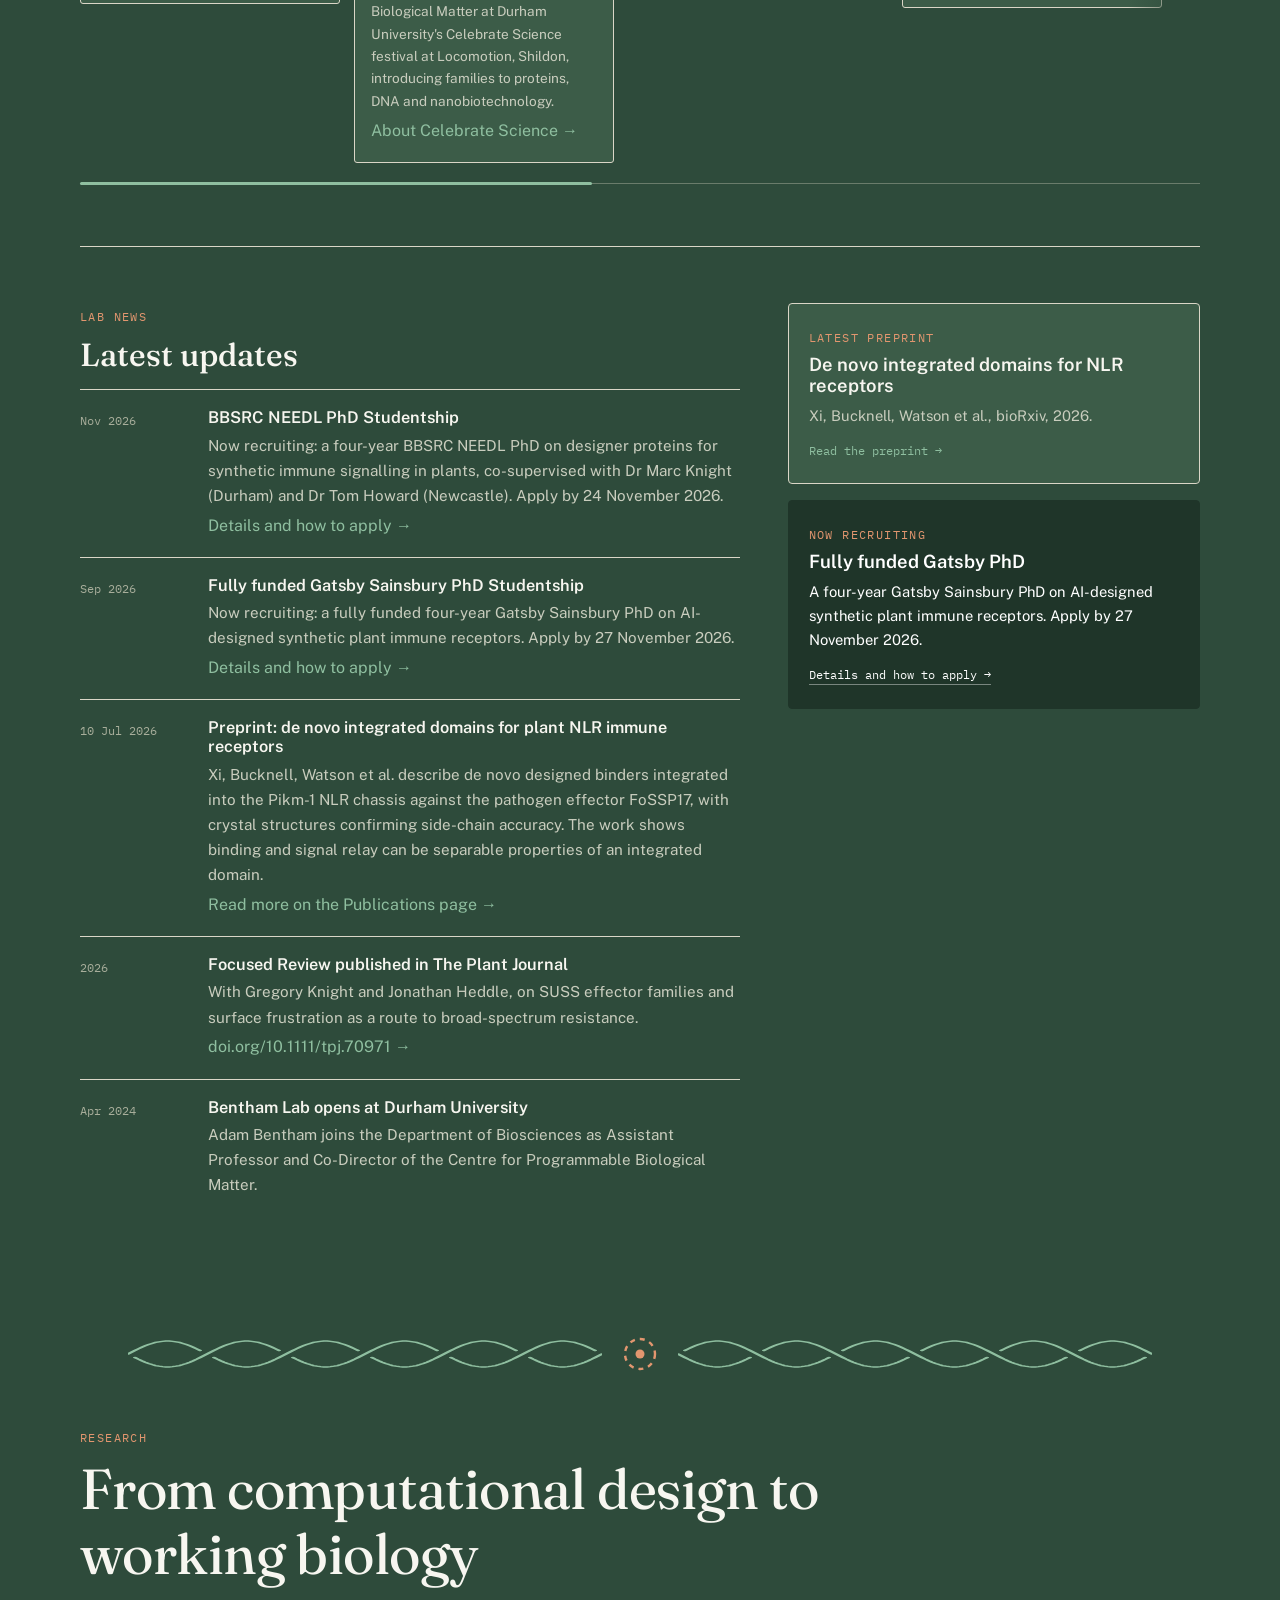
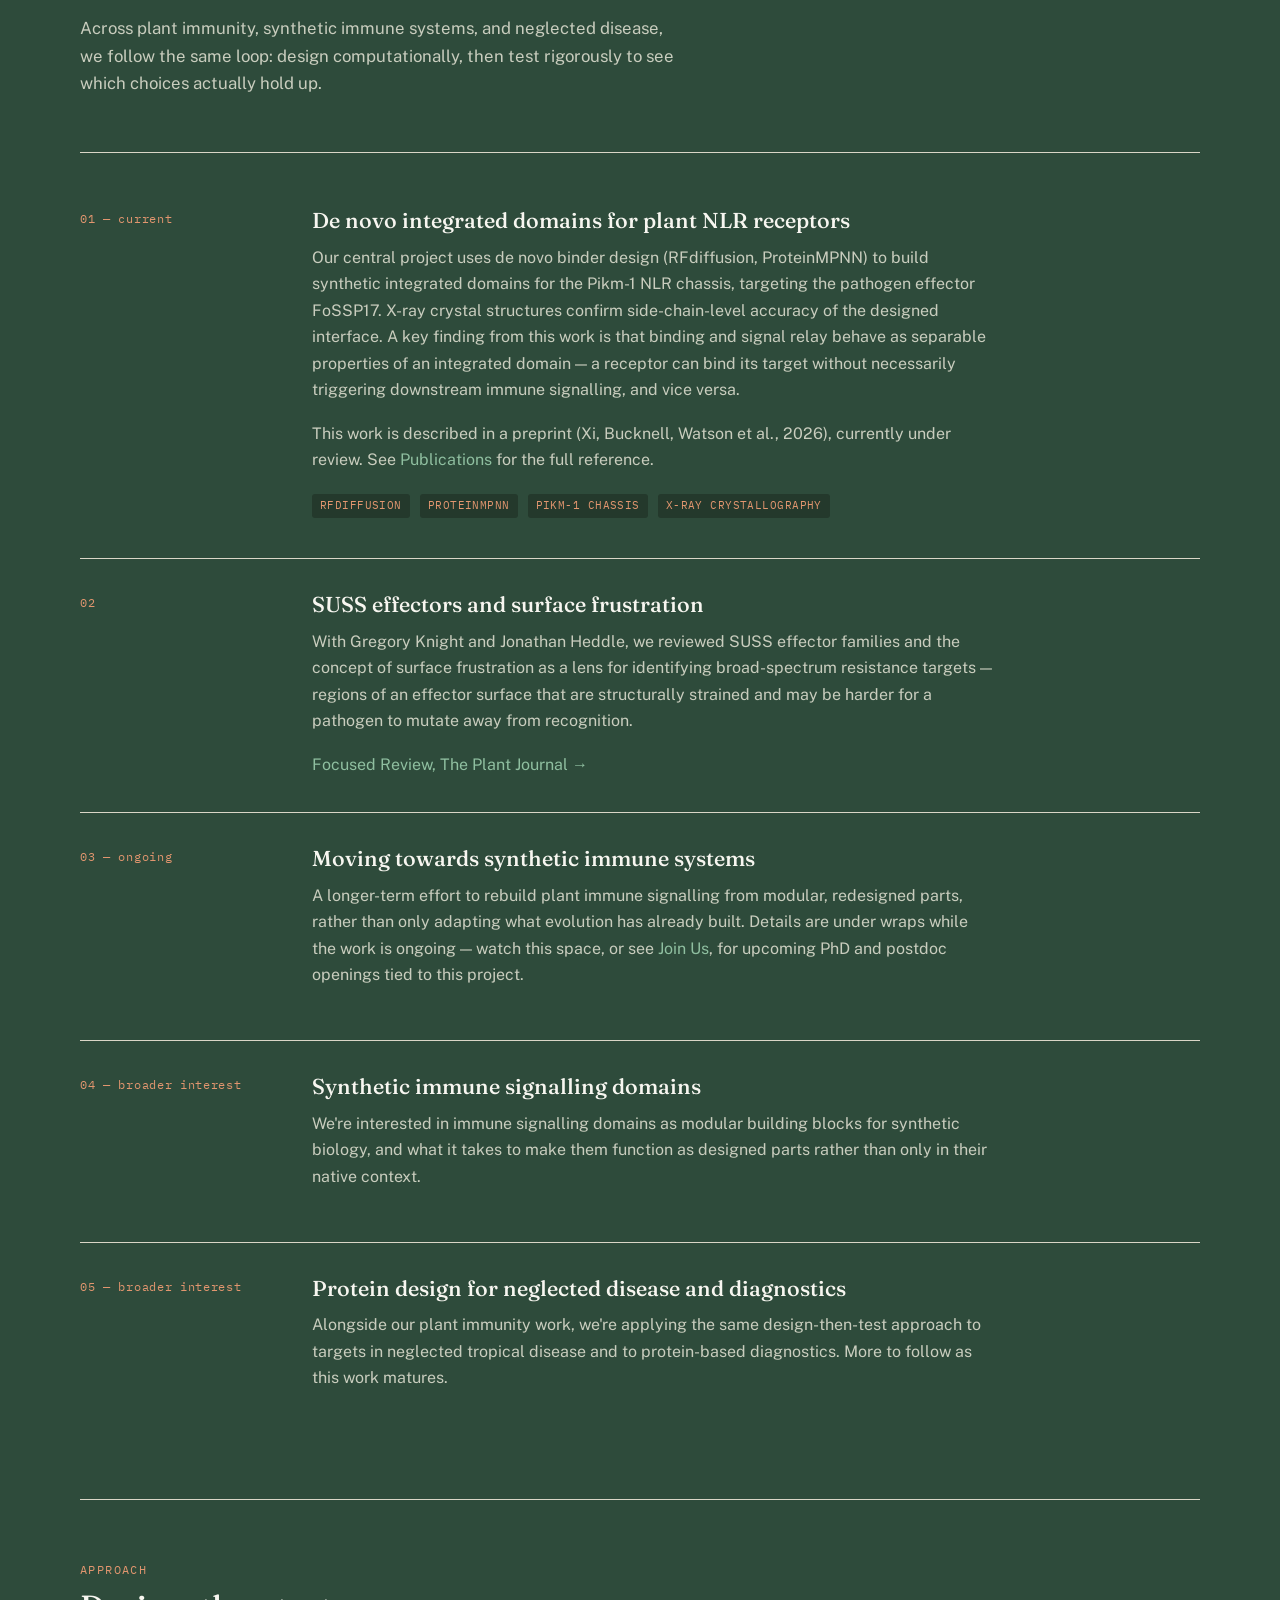
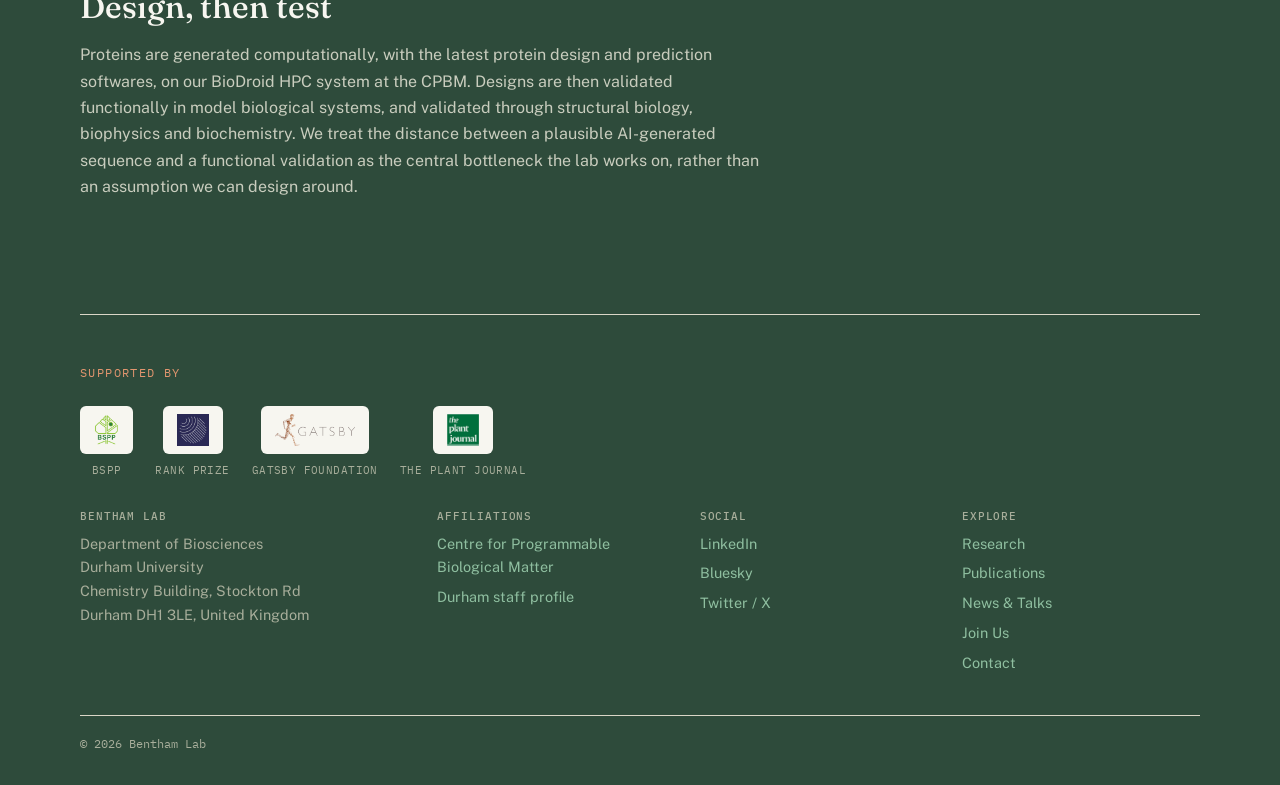
==== commit 6a5bfd27: "Add Celebrate Science 2026 and NEEDL PhD studentship Recent moments: Celebrate Science 2026 at Locom" ====
--- a/index.html
+++ b/index.html
@@ -144,6 +144,27 @@
     <h2 class="mt-0">Recent moments</h2>
     <div class="gallery">
       <div class="gallery-item has-photo">
+        <div class="item-photo is-logo is-wide"><img src="assets/logos/needl.png" alt="BBSRC NEEDL North-East England Doctoral Landscape logo"></div>
+        <div class="item-body">
+          <h3>BBSRC NEEDL PhD Studentship</h3>
+          <span class="item-tag">2 Nov 2026</span>
+          <p>Now recruiting: a four-year BBSRC NEEDL PhD on designer proteins for synthetic immune signalling in plants, co-supervised with Dr Marc Knight (Durham) and Dr Tom Howard (Newcastle). Apply by 24 November 2026.</p>
+          <a href="join.html#needl-studentship">Details and how to apply →</a>
+        </div>
+      </div>
+      <div class="gallery-item has-photo">
+        <div class="item-photo has-lightbox" data-photos="assets/news/celebrate-science-2026-protein-design.jpg|assets/news/celebrate-science-2026-stand.jpg|assets/news/celebrate-science-2026-dna-table.jpg|assets/news/celebrate-science-2026-team.jpg">
+          <img src="assets/news/celebrate-science-2026-protein-design.jpg" alt="Explaining protein design to a visitor at the Centre for Programmable Biological Matter stand, Celebrate Science 2026">
+          <span class="photo-count">+3</span>
+        </div>
+        <div class="item-body">
+          <h3>Celebrate Science 2026</h3>
+          <span class="item-tag">Oct 2026</span>
+          <p>With the Centre for Programmable Biological Matter at Durham University's Celebrate Science festival at Locomotion, Shildon, introducing families to proteins, DNA and nanobiotechnology.</p>
+          <a href="https://www.durham.ac.uk/celebrate-science/">About Celebrate Science →</a>
+        </div>
+      </div>
+      <div class="gallery-item has-photo">
         <div class="item-photo is-logo is-wide"><img src="assets/logos/gatsby-foundation.png" alt="Gatsby Charitable Foundation logo"></div>
         <div class="item-body">
           <h3>Fully funded Gatsby Sainsbury PhD Studentship</h3>
@@ -216,6 +237,15 @@
       <div>
         <span class="eyebrow">Lab news</span>
         <h2 class="mt-0">Latest updates</h2>
+
+        <div class="news-item">
+          <div class="news-date">Nov 2026</div>
+          <div>
+            <h3>BBSRC NEEDL PhD Studentship</h3>
+            <p>Now recruiting: a four-year BBSRC NEEDL PhD on designer proteins for synthetic immune signalling in plants, co-supervised with Dr Marc Knight (Durham) and Dr Tom Howard (Newcastle). Apply by 24 November 2026.</p>
+            <a href="join.html#needl-studentship">Details and how to apply →</a>
+          </div>
+        </div>
 
         <div class="news-item">
           <div class="news-date">Sep 2026</div>
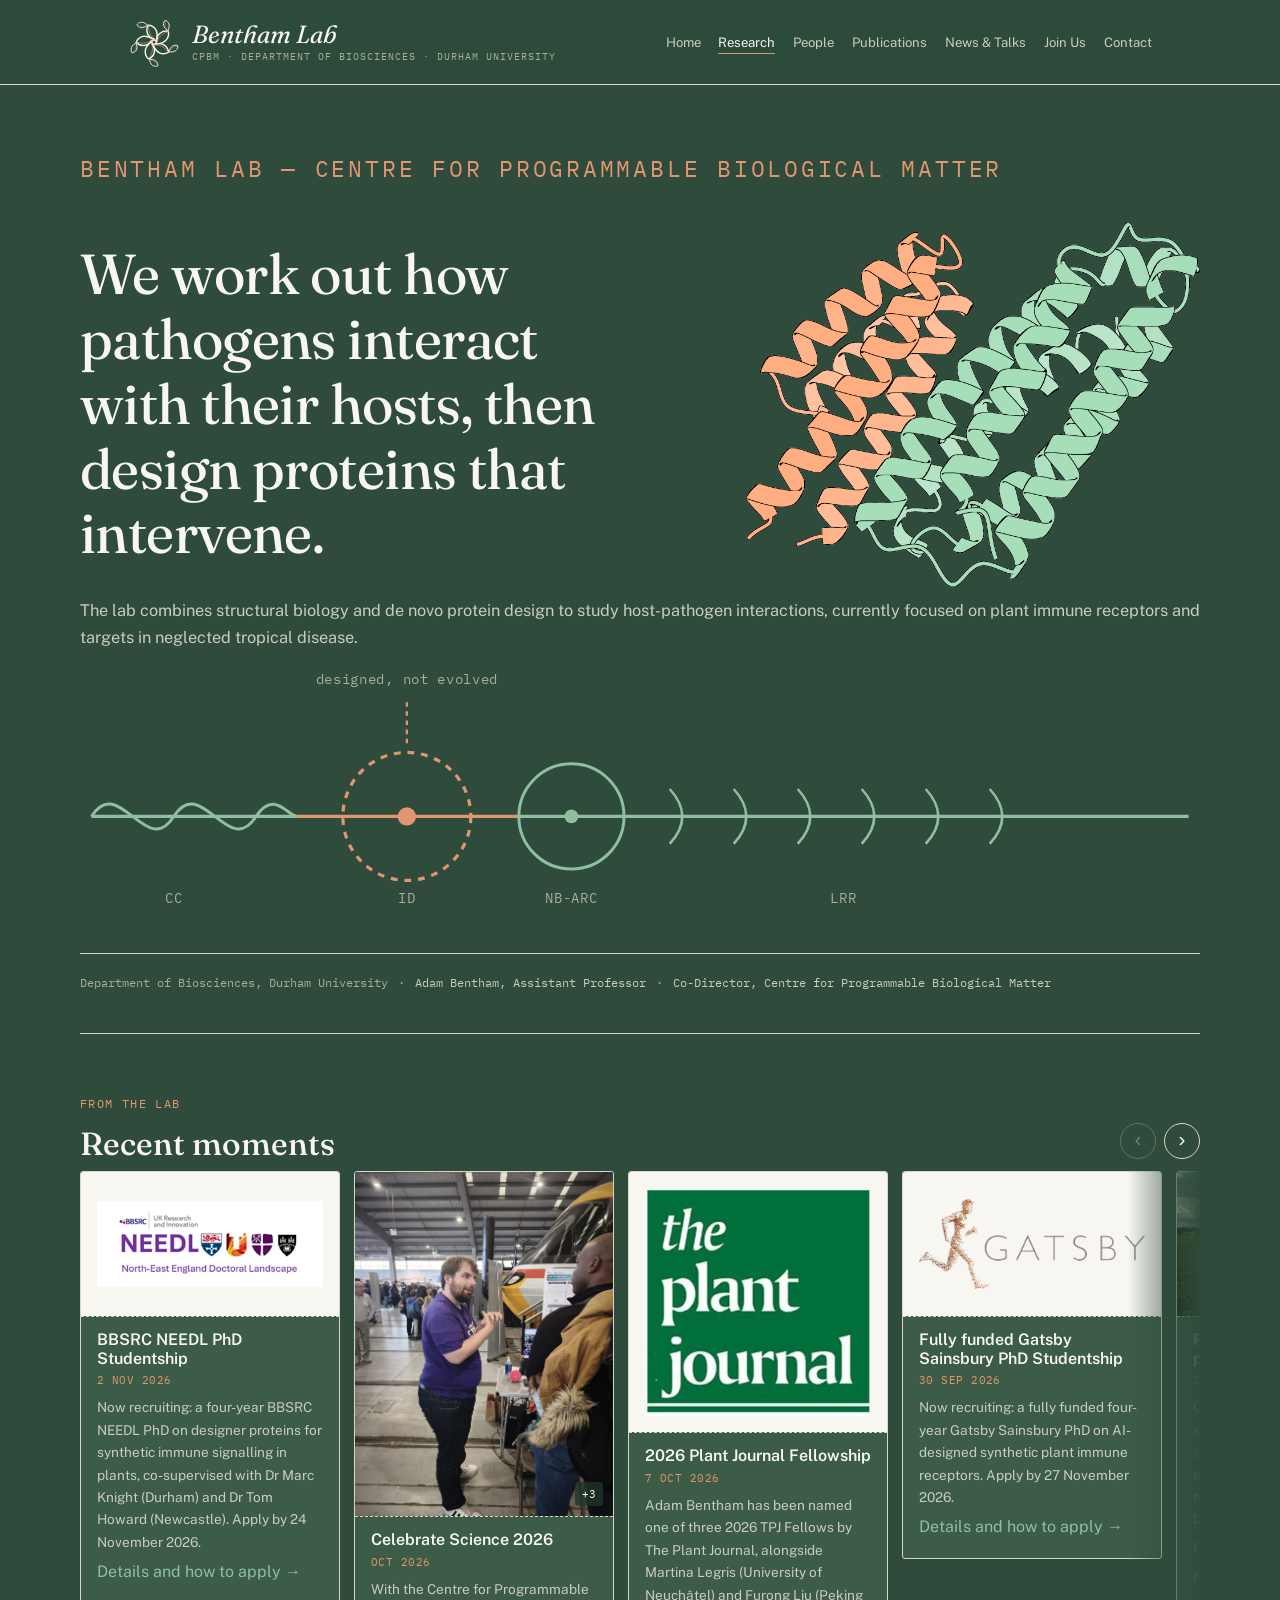
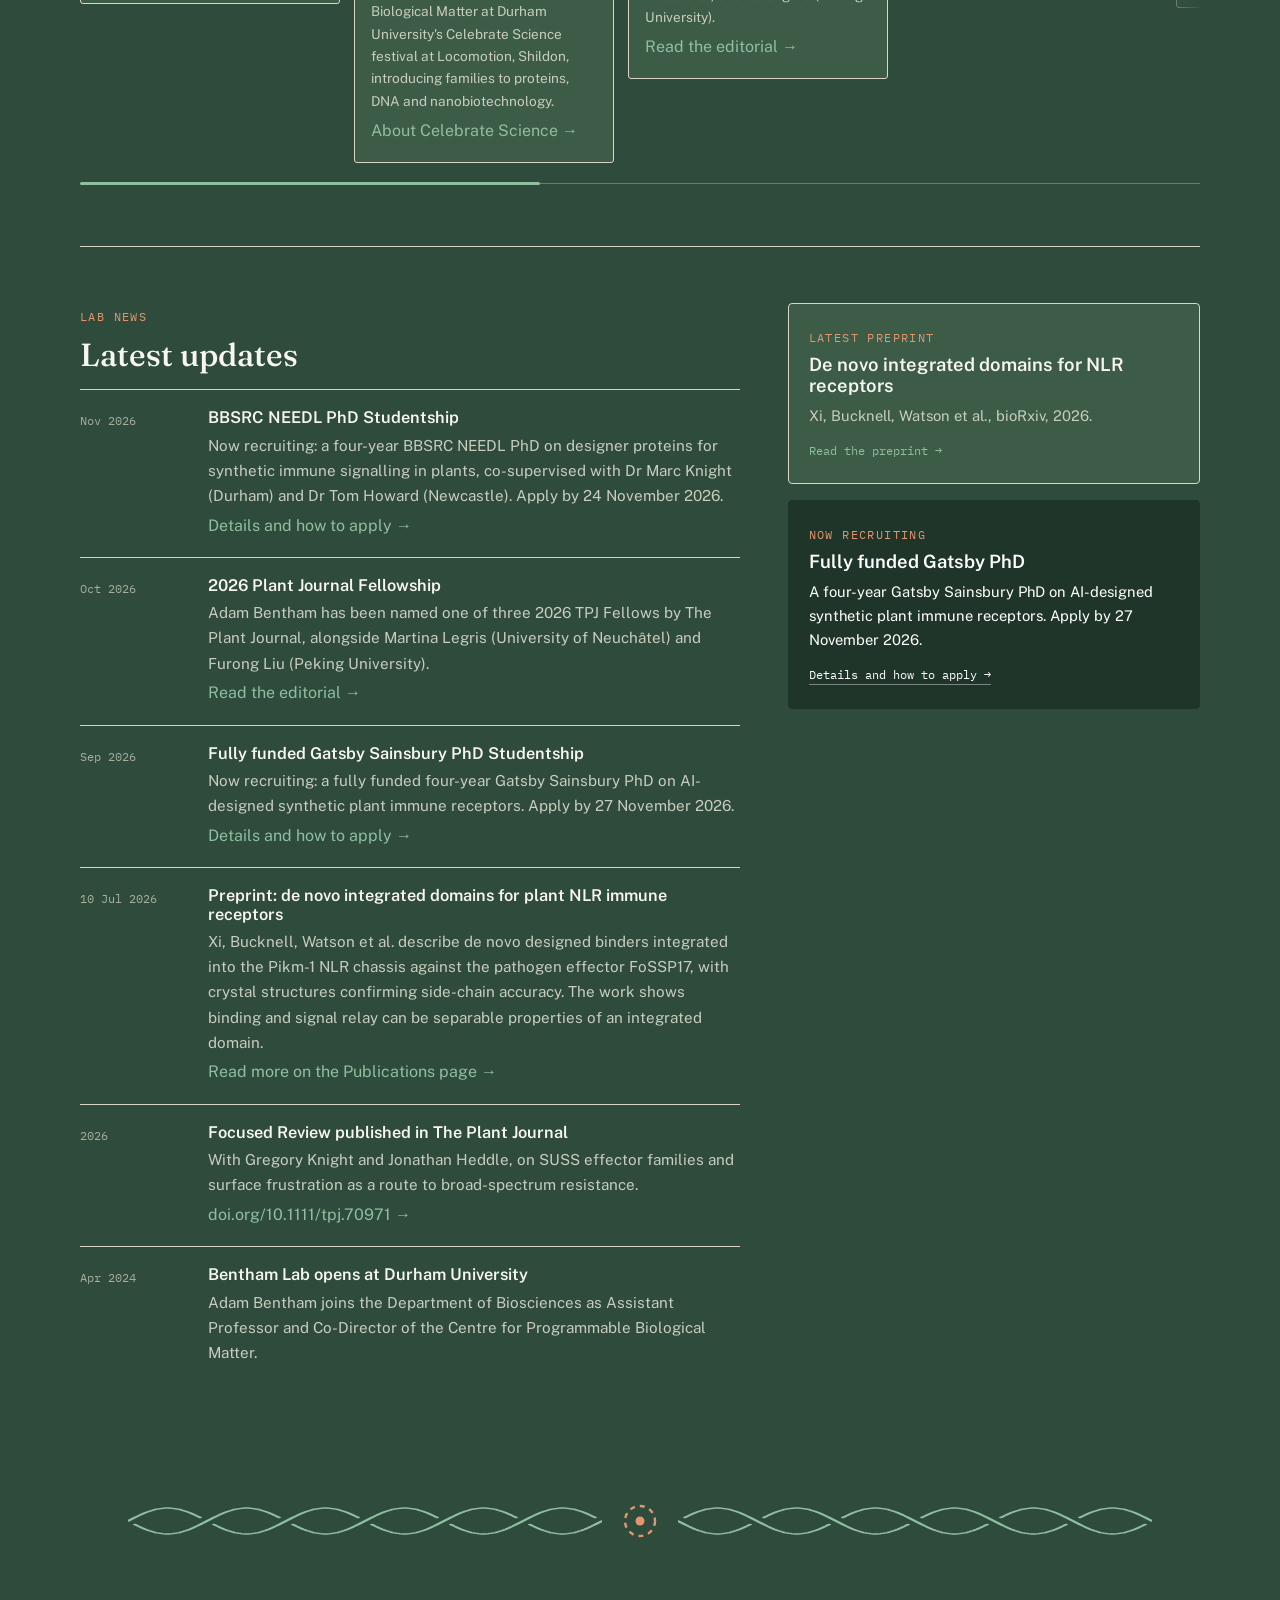
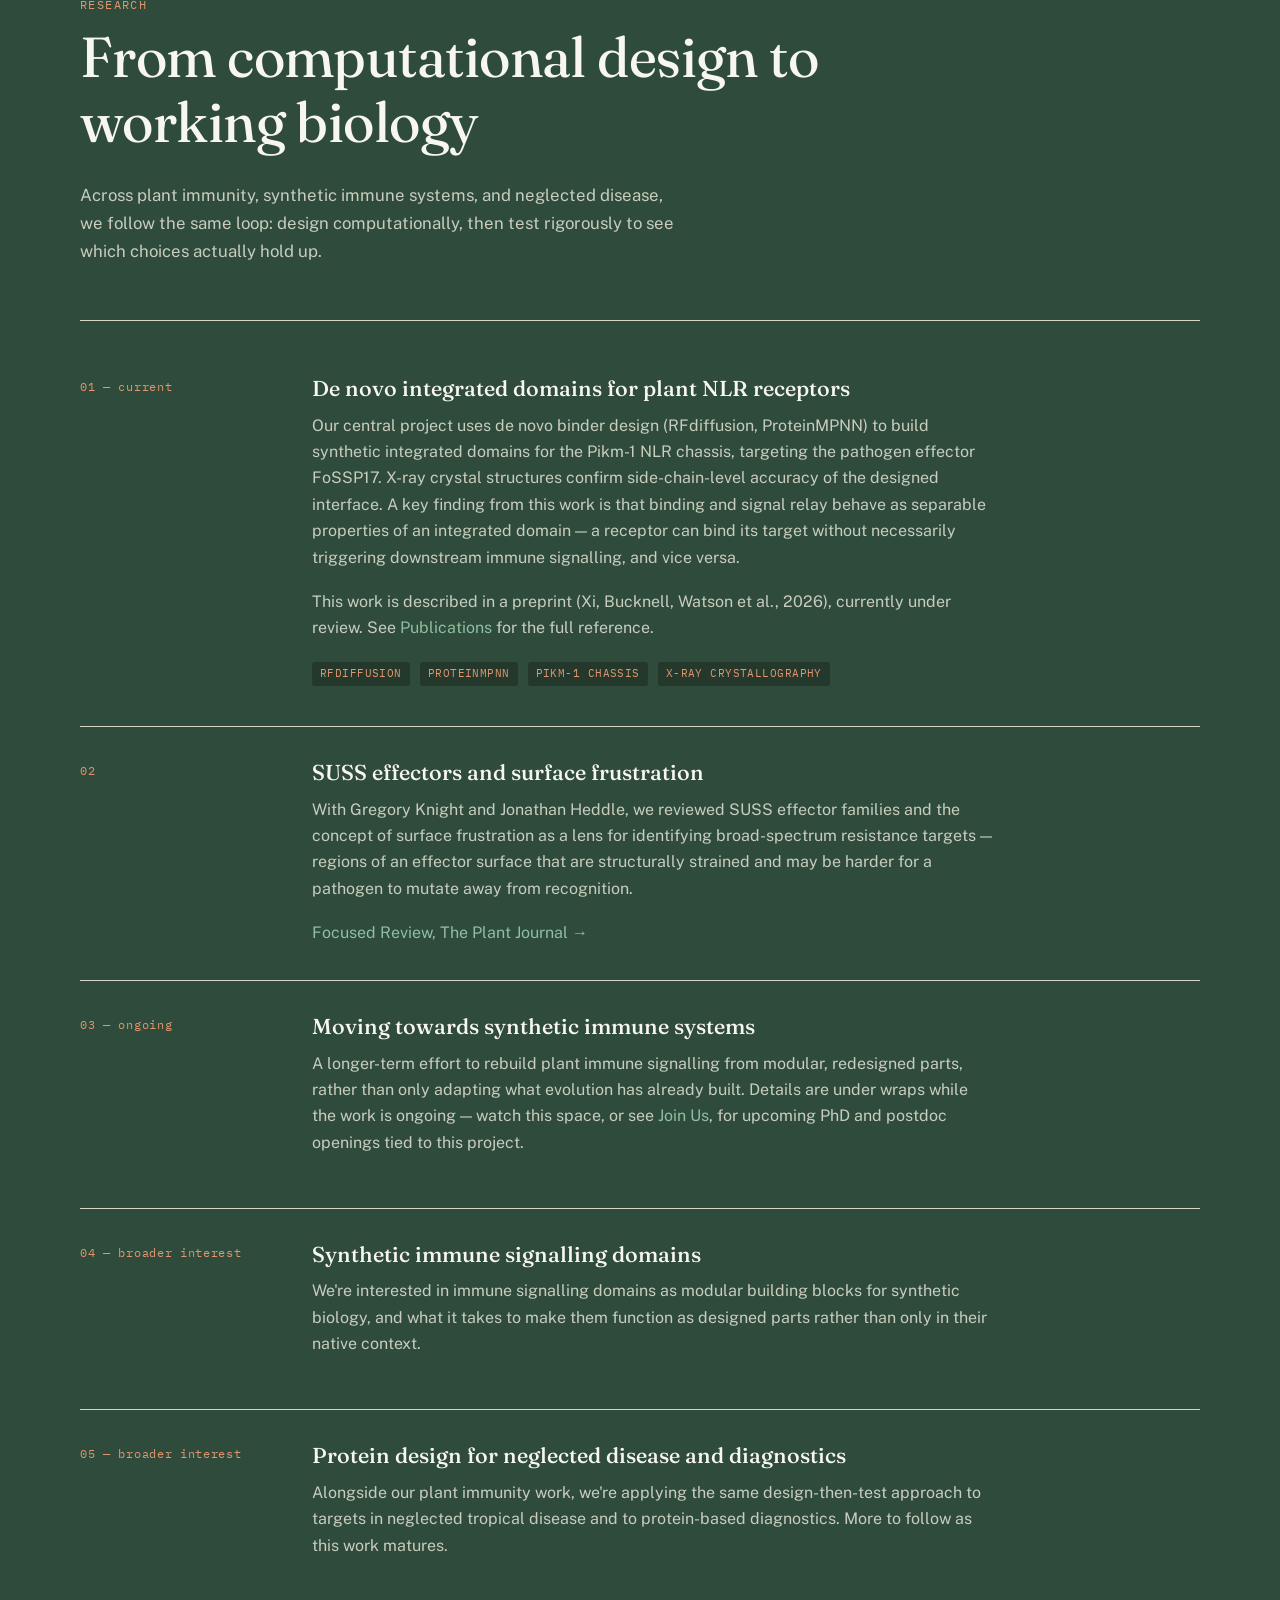
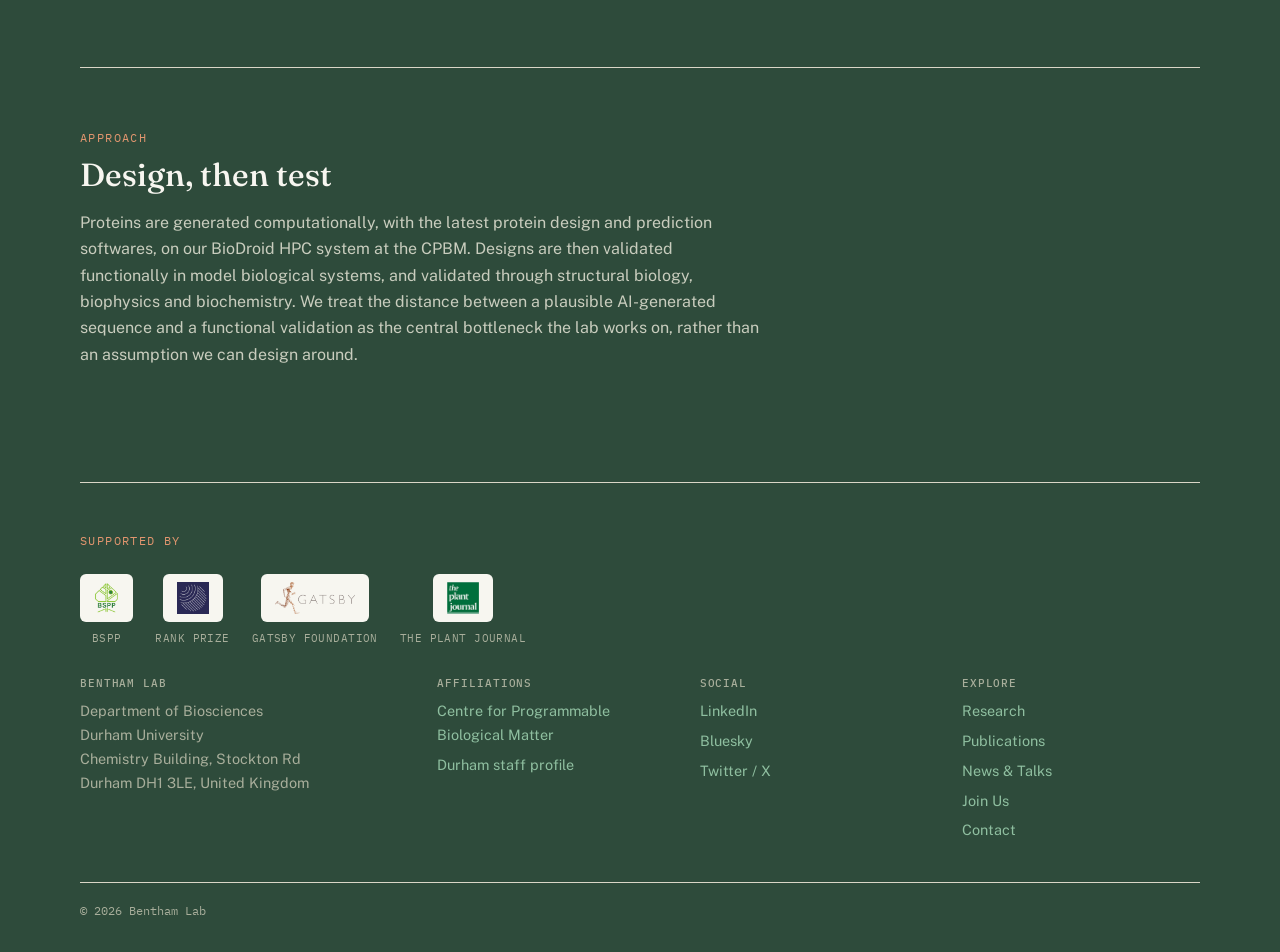
==== commit 538ae125: "Add 2026 Plant Journal Fellowship to homepage Recent moments card (Plant Journal logo, 7 Oct 2026) a" ====
--- a/index.html
+++ b/index.html
@@ -165,6 +165,15 @@
         </div>
       </div>
       <div class="gallery-item has-photo">
+        <div class="item-photo is-logo"><img src="assets/logos/plant-journal.png" alt="The Plant Journal logo"></div>
+        <div class="item-body">
+          <h3>2026 Plant Journal Fellowship</h3>
+          <span class="item-tag">7 Oct 2026</span>
+          <p>Adam Bentham has been named one of three 2026 TPJ Fellows by The Plant Journal, alongside Martina Legris (University of Neuch&acirc;tel) and Furong Liu (Peking University).</p>
+          <a href="https://doi.org/10.1111/tpj.71164">Read the editorial →</a>
+        </div>
+      </div>
+      <div class="gallery-item has-photo">
         <div class="item-photo is-logo is-wide"><img src="assets/logos/gatsby-foundation.png" alt="Gatsby Charitable Foundation logo"></div>
         <div class="item-body">
           <h3>Fully funded Gatsby Sainsbury PhD Studentship</h3>
@@ -244,6 +253,15 @@
             <h3>BBSRC NEEDL PhD Studentship</h3>
             <p>Now recruiting: a four-year BBSRC NEEDL PhD on designer proteins for synthetic immune signalling in plants, co-supervised with Dr Marc Knight (Durham) and Dr Tom Howard (Newcastle). Apply by 24 November 2026.</p>
             <a href="join.html#needl-studentship">Details and how to apply →</a>
+          </div>
+        </div>
+
+        <div class="news-item">
+          <div class="news-date">Oct 2026</div>
+          <div>
+            <h3>2026 Plant Journal Fellowship</h3>
+            <p>Adam Bentham has been named one of three 2026 TPJ Fellows by The Plant Journal, alongside Martina Legris (University of Neuch&acirc;tel) and Furong Liu (Peking University).</p>
+            <a href="https://doi.org/10.1111/tpj.71164">Read the editorial →</a>
           </div>
         </div>
 
